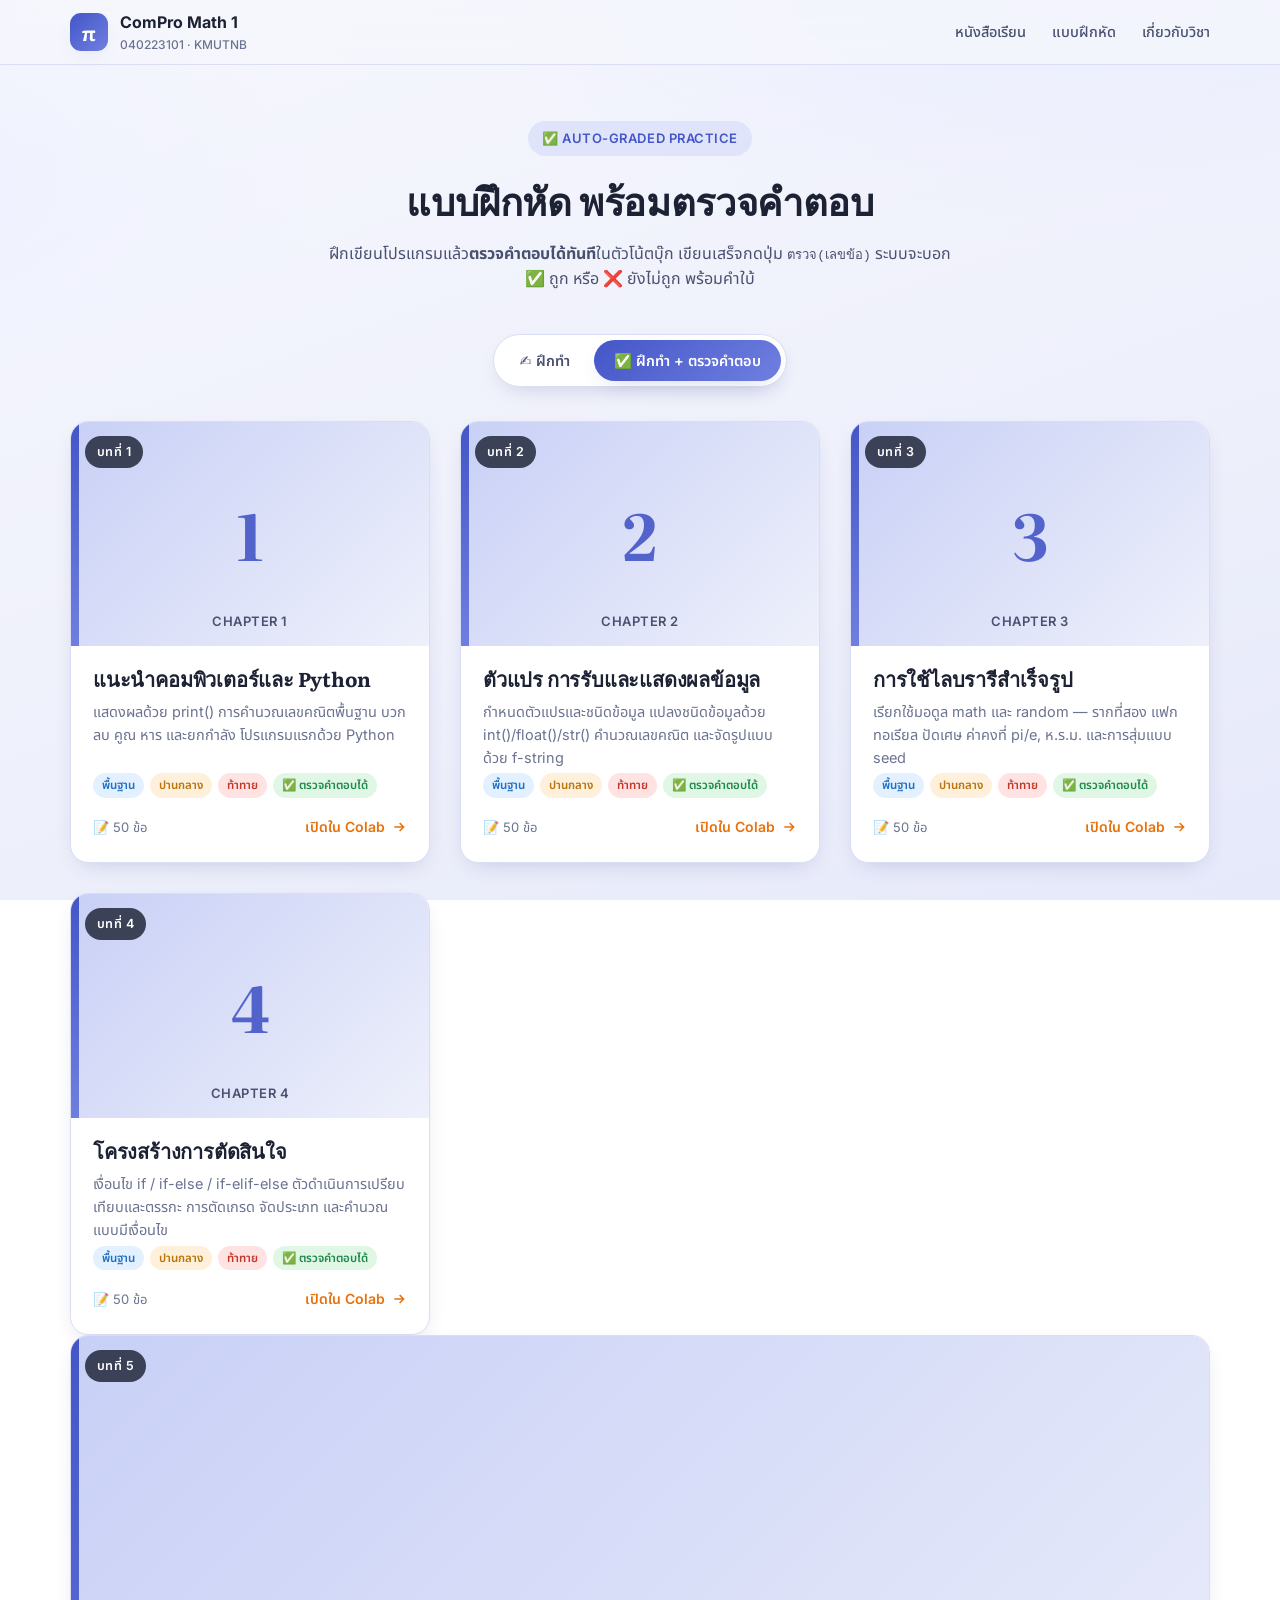
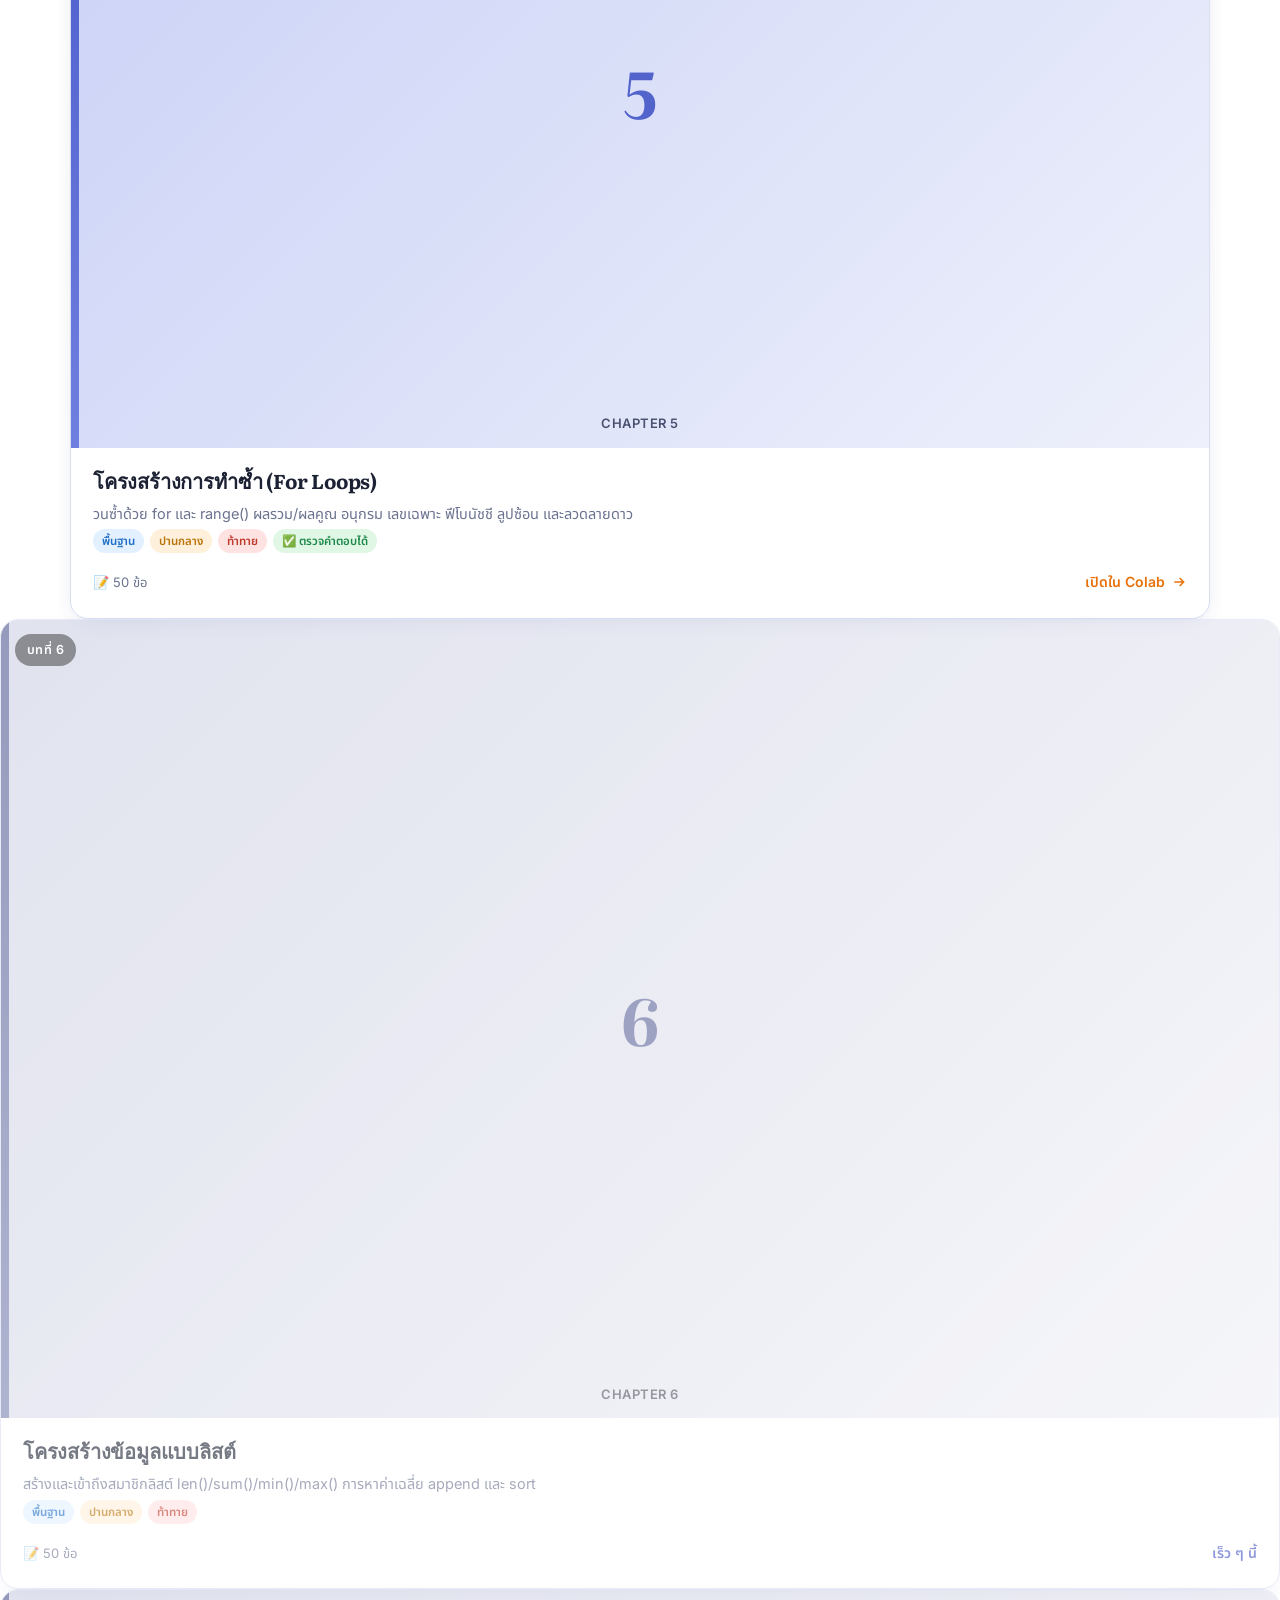
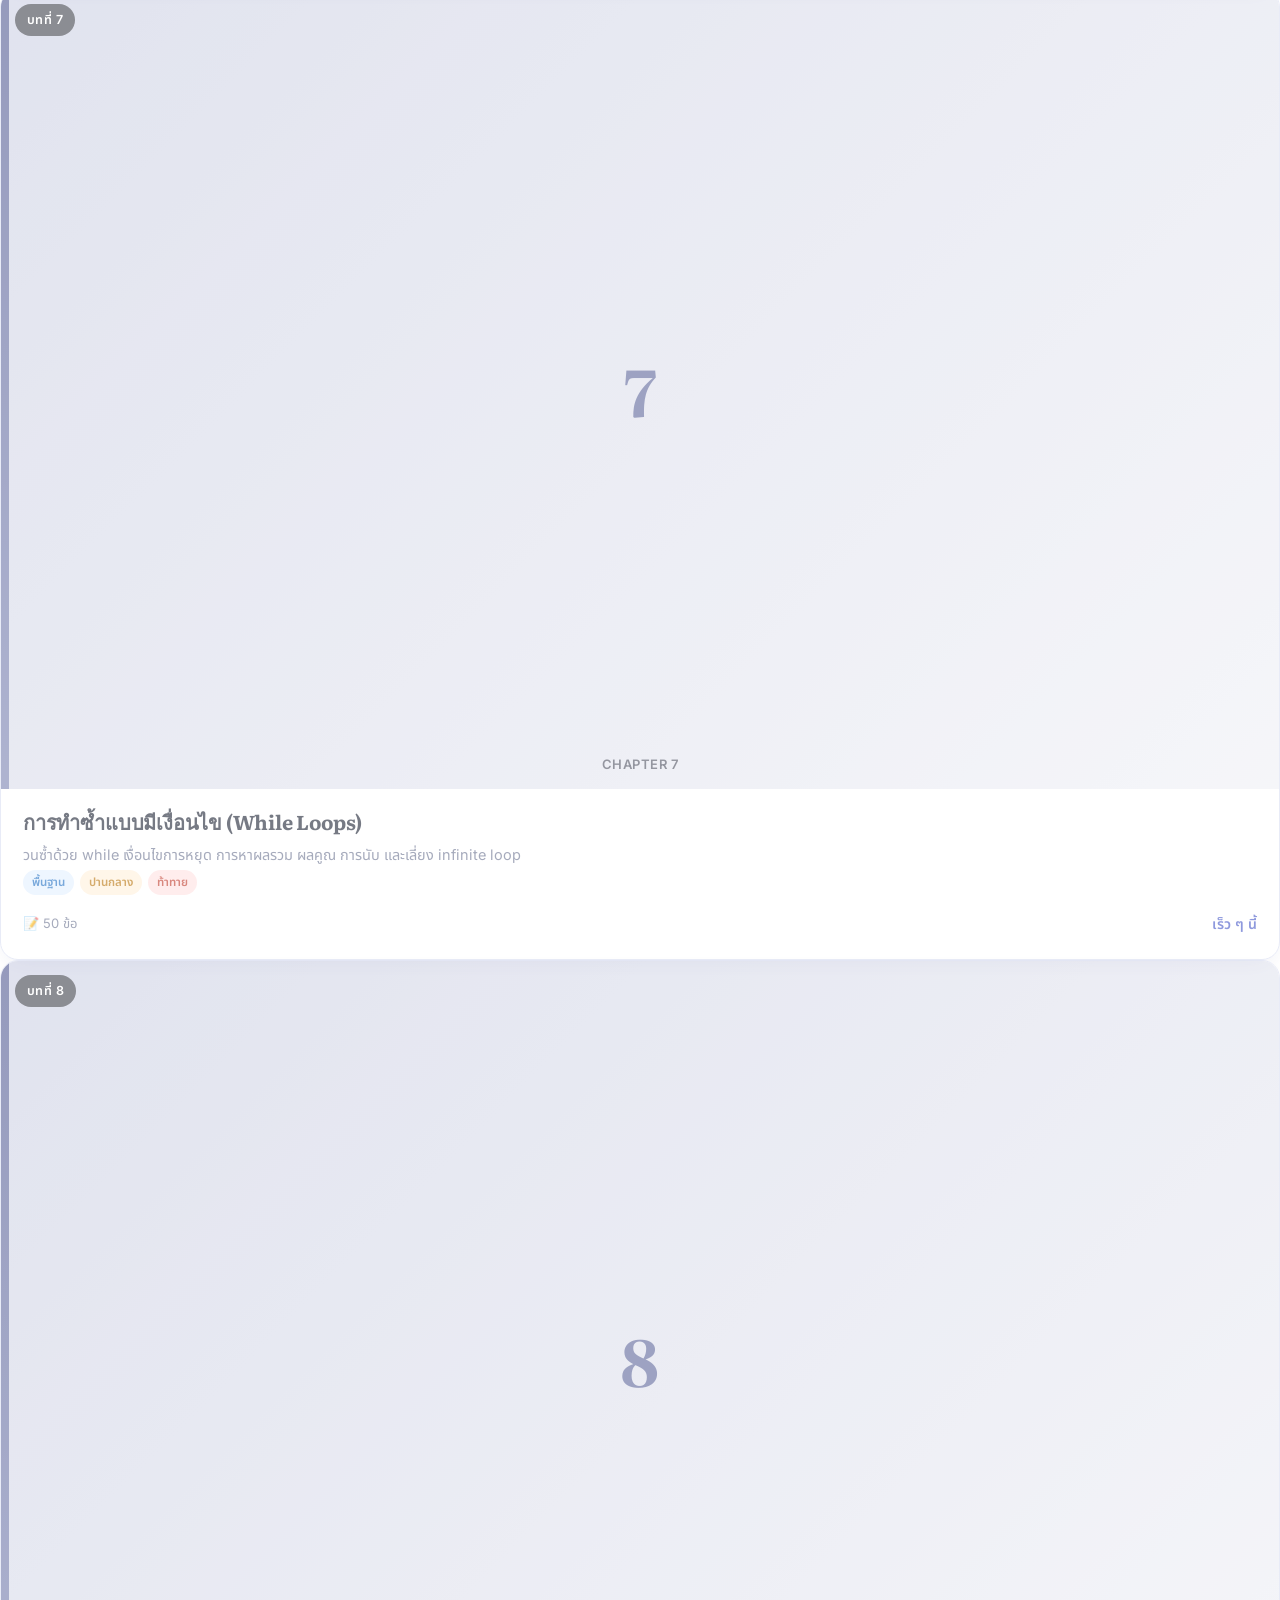
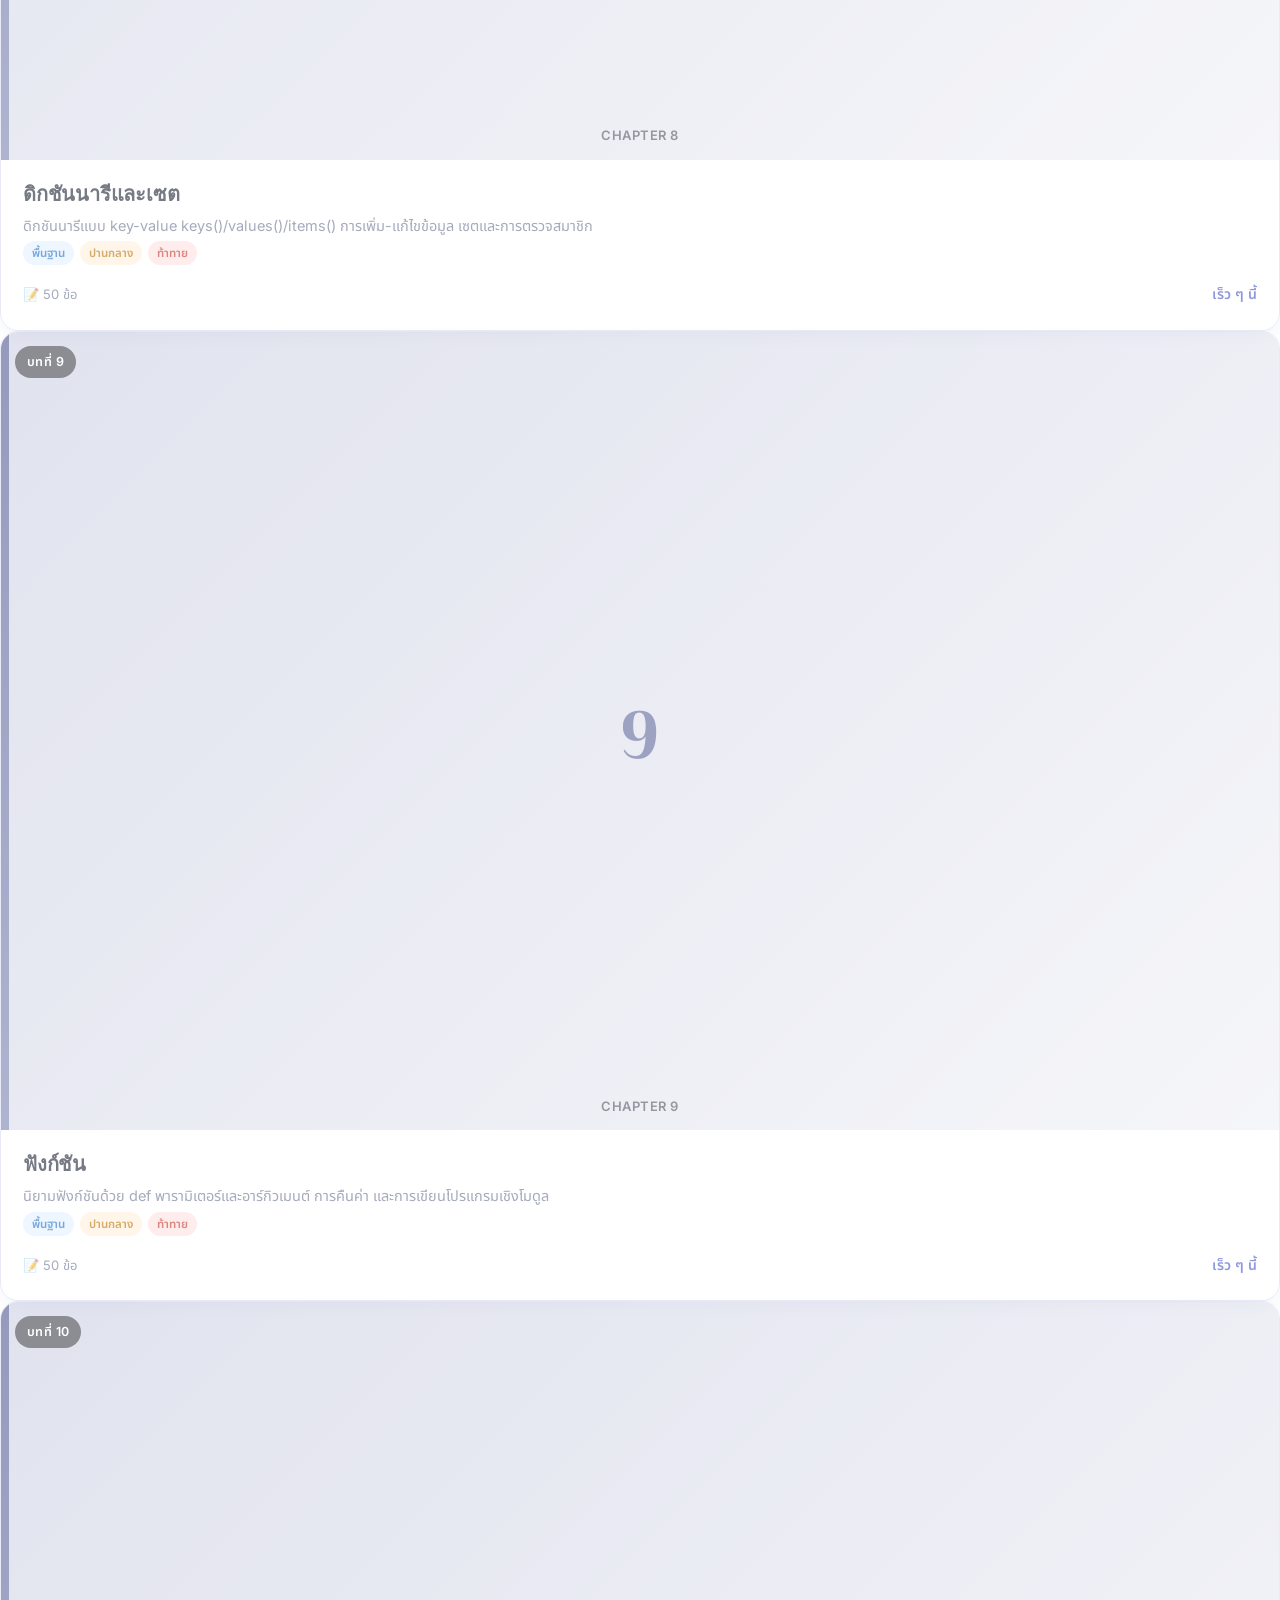
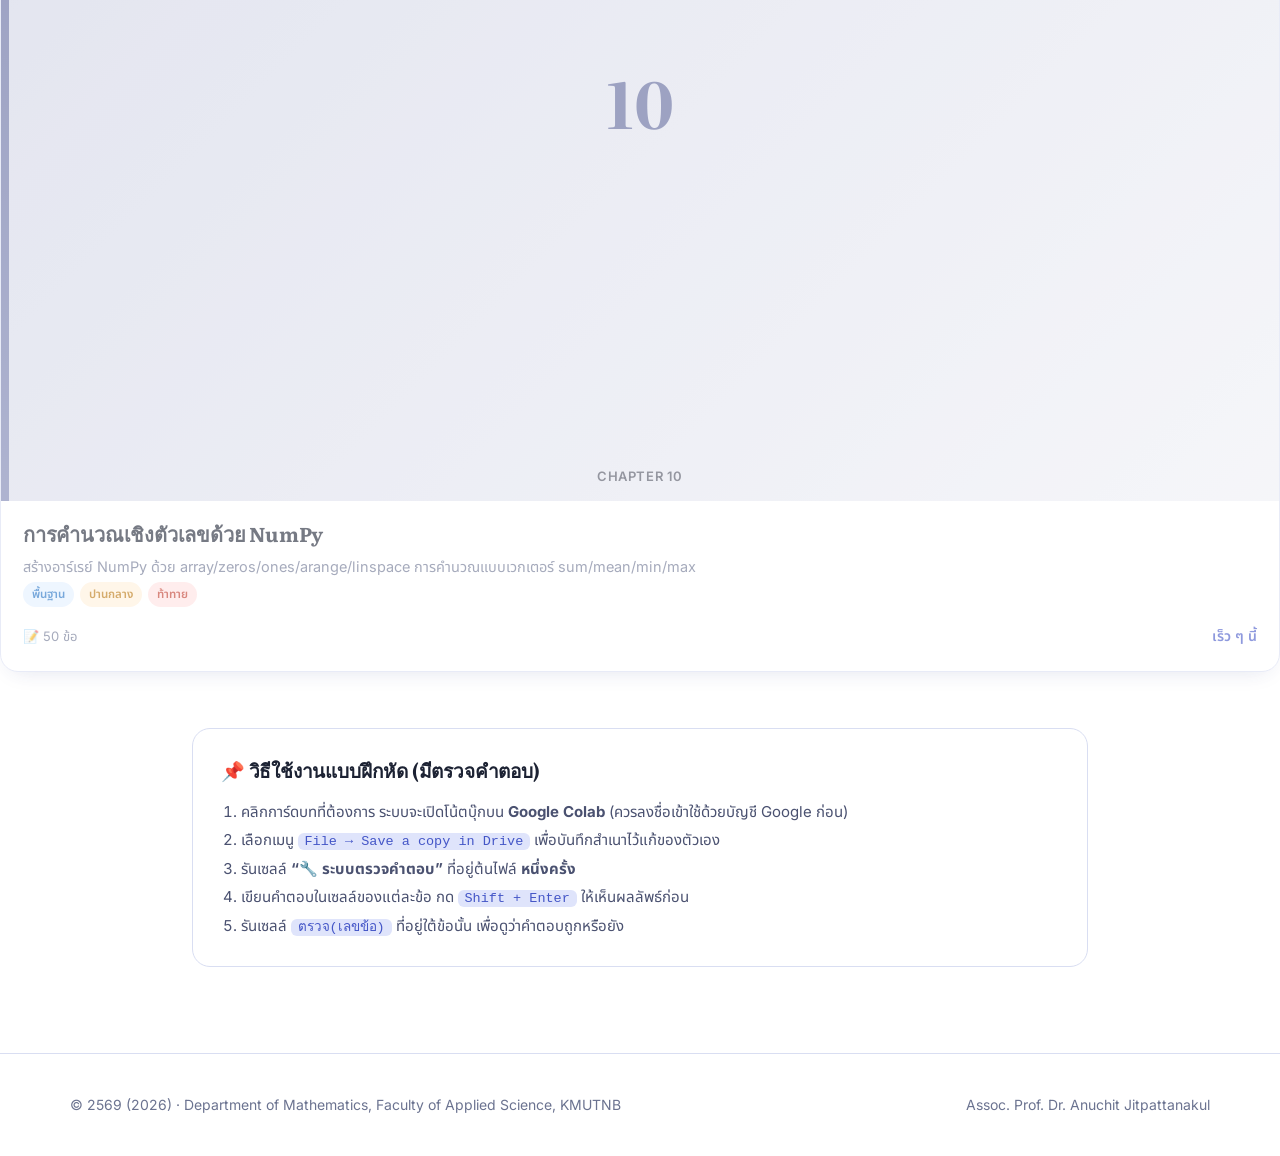
==== exercises-check.html @ 7ec99202 "Add auto-graded exercises for Chapter 5 (For Loops) 50 problems with in-notebook ตรวจ() auto-checker" ====
<!DOCTYPE html>
<html lang="th">
<head>
  <meta charset="UTF-8" />
  <meta name="viewport" content="width=device-width, initial-scale=1.0" />
  <title>แบบฝึกหัด (ตรวจคำตอบ) — Computer Programming for Mathematics 1 (040223101)</title>
  <meta name="description" content="แบบฝึกหัด Python รายบท บน Google Colab — วิชา Computer Programming for Mathematics 1 (040223101), KMUTNB" />
  <link rel="preconnect" href="https://fonts.googleapis.com" />
  <link rel="preconnect" href="https://fonts.gstatic.com" crossorigin />
  <link href="https://fonts.googleapis.com/css2?family=Literata:ital,opsz,wght@0,7..72,400;0,7..72,600;0,7..72,700;1,7..72,400&family=Inter:wght@400;500;600;700&family=Noto+Sans+Thai:wght@400;500;600;700&display=swap" rel="stylesheet" />
  <link rel="stylesheet" href="assets/css/style.css" />
  <link rel="icon" href="data:image/svg+xml,%3Csvg xmlns='http://www.w3.org/2000/svg' viewBox='0 0 100 100'%3E%3Crect width='100' height='100' rx='24' fill='%234456c7'/%3E%3Ctext x='50' y='70' font-size='62' text-anchor='middle' fill='white' font-family='Georgia'%3E%CF%80%3C/text%3E%3C/svg%3E" />
  <style>
    .book-meta .open.colab { color: #e8710a; }
    .book-cover.ex { display: grid; place-items: center;
      background: linear-gradient(135deg, var(--accent-soft) 0%, #eef0fb 100%); }
    .book-cover.ex .ex-num { font-family: var(--serif); font-size: 64px; font-weight: 700;
      color: var(--accent); line-height: 1; opacity: .9; }
    .book-cover.ex .ex-sub { position: absolute; bottom: 14px; font-size: 13px; font-weight: 600;
      color: var(--ink-soft); letter-spacing: .04em; }
    .levels { display: inline-flex; gap: 6px; margin-top: 4px; flex-wrap: wrap; }
    .lvl { font-size: 11.5px; font-weight: 600; padding: 3px 9px; border-radius: 999px; }
    .lvl.b { background: #e3f0ff; color: #1f6fc4; }
    .lvl.i { background: #fff0db; color: #b9740a; }
    .lvl.c { background: #ffe2e2; color: #c0392b; }
    .lvl.ac { background: #e1f7e6; color: #1f8a4c; }
    .book.soon { opacity: .6; }
    .book.soon .book-cover.ex { filter: grayscale(.5); }
    .soon-tag { font-size: 13px; font-weight: 600; color: var(--muted); }
    .howto { background: rgba(255,255,255,.7); border: 1px solid var(--line);
      border-radius: var(--radius); padding: 26px 28px; max-width: 56em; margin: 0 auto; }
    .howto h3 { font-size: 19px; color: var(--ink); margin-bottom: 12px; }
    .howto ol { margin: 0; padding-left: 1.3em; color: var(--ink-soft); line-height: 1.9; font-size: 15px; }
    .howto code { background: var(--accent-bg); padding: 1px 7px; border-radius: 6px;
      font-size: 13.5px; color: var(--accent); }
    /* ปุ่มสลับโหมด */
    .segmented { display: inline-flex; background: #fff; border: 1px solid var(--line);
      border-radius: 999px; padding: 5px; gap: 4px; box-shadow: var(--shadow-sm); margin: 0 auto 34px; }
    .segmented a { padding: 9px 20px; border-radius: 999px; font-size: 14.5px; font-weight: 600;
      color: var(--ink-soft); transition: all .15s ease; white-space: nowrap; }
    .segmented a:hover { text-decoration: none; color: var(--accent); }
    .segmented a.seg-active { background: linear-gradient(135deg, var(--accent) 0%, var(--accent-2) 100%);
      color: #fff; box-shadow: var(--shadow-sm); }
    .seg-wrap { text-align: center; }
  </style>
</head>
<body>
  <header class="topbar">
    <div class="container">
      <a class="brand" href="index.html">
        <span class="logo">π</span>
        <span>ComPro Math 1
          <small>040223101 · KMUTNB</small>
        </span>
      </a>
      <nav class="topnav">
        <a href="index.html#books">หนังสือเรียน</a>
        <a href="exercises.html">แบบฝึกหัด</a>
        <a href="index.html#about">เกี่ยวกับวิชา</a>
      </nav>
    </div>
  </header>

  <section class="section" style="padding-top: 56px;">
    <div class="container">
      <div class="section-head">
        <span class="eyebrow">✅ Auto-graded Practice</span>
        <h2>แบบฝึกหัด พร้อมตรวจคำตอบ</h2>
        <p>ฝึกเขียนโปรแกรมแล้ว<strong>ตรวจคำตอบได้ทันที</strong>ในตัวโน้ตบุ๊ก เขียนเสร็จกดปุ่ม <code>ตรวจ(เลขข้อ)</code> ระบบจะบอก ✅ ถูก หรือ ❌ ยังไม่ถูก พร้อมคำใบ้</p>
      </div>

      <div class="seg-wrap">
        <div class="segmented">
          <a href="exercises.html" class="">✍️ ฝึกทำ</a>
          <a href="exercises-check.html" class="seg-active">✅ ฝึกทำ + ตรวจคำตอบ</a>
        </div>
      </div>

      <div class="shelf">

        <a class="book" href="https://colab.research.google.com/github/januchit/compro-math1/blob/main/exercises/graded/chapter-1.ipynb" target="_blank" rel="noopener">
          <div class="book-cover ex">
            <span class="spine"></span>
            <span class="ex-num">1</span>
            <span class="ex-sub">CHAPTER 1</span>
            <span class="ch-badge">บทที่ 1</span>
          </div>
          <div class="book-body">
            <h3>แนะนำคอมพิวเตอร์และ Python</h3>
            <p>แสดงผลด้วย print() การคำนวณเลขคณิตพื้นฐาน บวก ลบ คูณ หาร และยกกำลัง โปรแกรมแรกด้วย Python</p>
            <div class="levels"><span class="lvl b">พื้นฐาน</span><span class="lvl i">ปานกลาง</span><span class="lvl c">ท้าทาย</span><span class="lvl ac">✅ ตรวจคำตอบได้</span></div>
            <div class="book-meta">
              <span class="pages">📝 50 ข้อ</span>
              <span class="open colab">เปิดใน Colab <svg width="16" height="16" viewBox="0 0 24 24" fill="none" stroke="currentColor" stroke-width="2.2"><path d="M5 12h14M13 6l6 6-6 6"/></svg></span>
            </div>
          </div>
        </a>

        <a class="book" href="https://colab.research.google.com/github/januchit/compro-math1/blob/main/exercises/graded/chapter-2.ipynb" target="_blank" rel="noopener">
          <div class="book-cover ex">
            <span class="spine"></span>
            <span class="ex-num">2</span>
            <span class="ex-sub">CHAPTER 2</span>
            <span class="ch-badge">บทที่ 2</span>
          </div>
          <div class="book-body">
            <h3>ตัวแปร การรับและแสดงผลข้อมูล</h3>
            <p>กำหนดตัวแปรและชนิดข้อมูล แปลงชนิดข้อมูลด้วย int()/float()/str() คำนวณเลขคณิต และจัดรูปแบบด้วย f-string</p>
            <div class="levels"><span class="lvl b">พื้นฐาน</span><span class="lvl i">ปานกลาง</span><span class="lvl c">ท้าทาย</span><span class="lvl ac">✅ ตรวจคำตอบได้</span></div>
            <div class="book-meta">
              <span class="pages">📝 50 ข้อ</span>
              <span class="open colab">เปิดใน Colab <svg width="16" height="16" viewBox="0 0 24 24" fill="none" stroke="currentColor" stroke-width="2.2"><path d="M5 12h14M13 6l6 6-6 6"/></svg></span>
            </div>
          </div>
        </a>

        <a class="book" href="https://colab.research.google.com/github/januchit/compro-math1/blob/main/exercises/graded/chapter-3.ipynb" target="_blank" rel="noopener">
          <div class="book-cover ex">
            <span class="spine"></span>
            <span class="ex-num">3</span>
            <span class="ex-sub">CHAPTER 3</span>
            <span class="ch-badge">บทที่ 3</span>
          </div>
          <div class="book-body">
            <h3>การใช้ไลบรารีสำเร็จรูป</h3>
            <p>เรียกใช้มอดูล math และ random — รากที่สอง แฟกทอเรียล ปัดเศษ ค่าคงที่ pi/e, ห.ร.ม. และการสุ่มแบบ seed</p>
            <div class="levels"><span class="lvl b">พื้นฐาน</span><span class="lvl i">ปานกลาง</span><span class="lvl c">ท้าทาย</span><span class="lvl ac">✅ ตรวจคำตอบได้</span></div>
            <div class="book-meta">
              <span class="pages">📝 50 ข้อ</span>
              <span class="open colab">เปิดใน Colab <svg width="16" height="16" viewBox="0 0 24 24" fill="none" stroke="currentColor" stroke-width="2.2"><path d="M5 12h14M13 6l6 6-6 6"/></svg></span>
            </div>
          </div>
        </a>

        <a class="book" href="https://colab.research.google.com/github/januchit/compro-math1/blob/main/exercises/graded/chapter-4.ipynb" target="_blank" rel="noopener">
          <div class="book-cover ex">
            <span class="spine"></span>
            <span class="ex-num">4</span>
            <span class="ex-sub">CHAPTER 4</span>
            <span class="ch-badge">บทที่ 4</span>
          </div>
          <div class="book-body">
            <h3>โครงสร้างการตัดสินใจ</h3>
            <p>เงื่อนไข if / if-else / if-elif-else ตัวดำเนินการเปรียบเทียบและตรรกะ การตัดเกรด จัดประเภท และคำนวณแบบมีเงื่อนไข</p>
            <div class="levels"><span class="lvl b">พื้นฐาน</span><span class="lvl i">ปานกลาง</span><span class="lvl c">ท้าทาย</span><span class="lvl ac">✅ ตรวจคำตอบได้</span></div>
            <div class="book-meta">
              <span class="pages">📝 50 ข้อ</span>
              <span class="open colab">เปิดใน Colab <svg width="16" height="16" viewBox="0 0 24 24" fill="none" stroke="currentColor" stroke-width="2.2"><path d="M5 12h14M13 6l6 6-6 6"/></svg></span>
            </div>
          </div>
        </a>
        </div>

        <a class="book" href="https://colab.research.google.com/github/januchit/compro-math1/blob/main/exercises/graded/chapter-5.ipynb" target="_blank" rel="noopener">
          <div class="book-cover ex">
            <span class="spine"></span>
            <span class="ex-num">5</span>
            <span class="ex-sub">CHAPTER 5</span>
            <span class="ch-badge">บทที่ 5</span>
          </div>
          <div class="book-body">
            <h3>โครงสร้างการทำซ้ำ (For Loops)</h3>
            <p>วนซ้ำด้วย for และ range() ผลรวม/ผลคูณ อนุกรม เลขเฉพาะ ฟีโบนัชชี ลูปซ้อน และลวดลายดาว</p>
            <div class="levels"><span class="lvl b">พื้นฐาน</span><span class="lvl i">ปานกลาง</span><span class="lvl c">ท้าทาย</span><span class="lvl ac">✅ ตรวจคำตอบได้</span></div>
            <div class="book-meta">
              <span class="pages">📝 50 ข้อ</span>
              <span class="open colab">เปิดใน Colab <svg width="16" height="16" viewBox="0 0 24 24" fill="none" stroke="currentColor" stroke-width="2.2"><path d="M5 12h14M13 6l6 6-6 6"/></svg></span>
            </div>
          </div>
        </a>
        </div>

        <div class="book soon">
          <div class="book-cover ex">
            <span class="spine"></span>
            <span class="ex-num">6</span>
            <span class="ex-sub">CHAPTER 6</span>
            <span class="ch-badge">บทที่ 6</span>
          </div>
          <div class="book-body">
            <h3>โครงสร้างข้อมูลแบบลิสต์</h3>
            <p>สร้างและเข้าถึงสมาชิกลิสต์ len()/sum()/min()/max() การหาค่าเฉลี่ย append และ sort</p>
            <div class="levels"><span class="lvl b">พื้นฐาน</span><span class="lvl i">ปานกลาง</span><span class="lvl c">ท้าทาย</span></div>
            <div class="book-meta">
              <span class="pages">📝 50 ข้อ</span>
              <span class="open soon-tag">เร็ว ๆ นี้</span>
            </div>
          </div>
        </div>

        <div class="book soon">
          <div class="book-cover ex">
            <span class="spine"></span>
            <span class="ex-num">7</span>
            <span class="ex-sub">CHAPTER 7</span>
            <span class="ch-badge">บทที่ 7</span>
          </div>
          <div class="book-body">
            <h3>การทำซ้ำแบบมีเงื่อนไข (While Loops)</h3>
            <p>วนซ้ำด้วย while เงื่อนไขการหยุด การหาผลรวม ผลคูณ การนับ และเลี่ยง infinite loop</p>
            <div class="levels"><span class="lvl b">พื้นฐาน</span><span class="lvl i">ปานกลาง</span><span class="lvl c">ท้าทาย</span></div>
            <div class="book-meta">
              <span class="pages">📝 50 ข้อ</span>
              <span class="open soon-tag">เร็ว ๆ นี้</span>
            </div>
          </div>
        </div>

        <div class="book soon">
          <div class="book-cover ex">
            <span class="spine"></span>
            <span class="ex-num">8</span>
            <span class="ex-sub">CHAPTER 8</span>
            <span class="ch-badge">บทที่ 8</span>
          </div>
          <div class="book-body">
            <h3>ดิกชันนารีและเซต</h3>
            <p>ดิกชันนารีแบบ key-value keys()/values()/items() การเพิ่ม-แก้ไขข้อมูล เซตและการตรวจสมาชิก</p>
            <div class="levels"><span class="lvl b">พื้นฐาน</span><span class="lvl i">ปานกลาง</span><span class="lvl c">ท้าทาย</span></div>
            <div class="book-meta">
              <span class="pages">📝 50 ข้อ</span>
              <span class="open soon-tag">เร็ว ๆ นี้</span>
            </div>
          </div>
        </div>

        <div class="book soon">
          <div class="book-cover ex">
            <span class="spine"></span>
            <span class="ex-num">9</span>
            <span class="ex-sub">CHAPTER 9</span>
            <span class="ch-badge">บทที่ 9</span>
          </div>
          <div class="book-body">
            <h3>ฟังก์ชัน</h3>
            <p>นิยามฟังก์ชันด้วย def พารามิเตอร์และอาร์กิวเมนต์ การคืนค่า และการเขียนโปรแกรมเชิงโมดูล</p>
            <div class="levels"><span class="lvl b">พื้นฐาน</span><span class="lvl i">ปานกลาง</span><span class="lvl c">ท้าทาย</span></div>
            <div class="book-meta">
              <span class="pages">📝 50 ข้อ</span>
              <span class="open soon-tag">เร็ว ๆ นี้</span>
            </div>
          </div>
        </div>

        <div class="book soon">
          <div class="book-cover ex">
            <span class="spine"></span>
            <span class="ex-num">10</span>
            <span class="ex-sub">CHAPTER 10</span>
            <span class="ch-badge">บทที่ 10</span>
          </div>
          <div class="book-body">
            <h3>การคำนวณเชิงตัวเลขด้วย NumPy</h3>
            <p>สร้างอาร์เรย์ NumPy ด้วย array/zeros/ones/arange/linspace การคำนวณแบบเวกเตอร์ sum/mean/min/max</p>
            <div class="levels"><span class="lvl b">พื้นฐาน</span><span class="lvl i">ปานกลาง</span><span class="lvl c">ท้าทาย</span></div>
            <div class="book-meta">
              <span class="pages">📝 50 ข้อ</span>
              <span class="open soon-tag">เร็ว ๆ นี้</span>
            </div>
          </div>
        </div>

      </div>
    </div>
  </section>

  <section class="section" style="padding-top: 0;">
    <div class="container">
      <div class="howto">
        <h3>📌 วิธีใช้งานแบบฝึกหัด (มีตรวจคำตอบ)</h3>
        <ol>
          <li>คลิกการ์ดบทที่ต้องการ ระบบจะเปิดโน้ตบุ๊กบน <strong>Google Colab</strong> (ควรลงชื่อเข้าใช้ด้วยบัญชี Google ก่อน)</li>
          <li>เลือกเมนู <code>File → Save a copy in Drive</code> เพื่อบันทึกสำเนาไว้แก้ของตัวเอง</li>
          <li>รันเซลล์ <strong>“🔧 ระบบตรวจคำตอบ”</strong> ที่อยู่ต้นไฟล์ <strong>หนึ่งครั้ง</strong></li>
          <li>เขียนคำตอบในเซลล์ของแต่ละข้อ กด <code>Shift + Enter</code> ให้เห็นผลลัพธ์ก่อน</li>
          <li>รันเซลล์ <code>ตรวจ(เลขข้อ)</code> ที่อยู่ใต้ข้อนั้น เพื่อดูว่าคำตอบถูกหรือยัง</li>
        </ol>
      </div>
    </div>
  </section>

  <footer class="footer">
    <div class="container">
      <span>© 2569 (2026) · Department of Mathematics, Faculty of Applied Science, KMUTNB</span>
      <span>Assoc. Prof. Dr. Anuchit Jitpattanakul</span>
    </div>
  </footer>
</body>
</html>
---- assets/css/style.css ----
/* ============================================================
   Computer Programming for Mathematics 1
   Anime-themed course site — matches the Gamma slide aesthetic
   ============================================================ */

:root {
  --bg-1: #f6f7fd;
  --bg-2: #eef0fb;
  --bg-3: #e6e9fa;
  --ink: #1c2233;
  --ink-soft: #4a5170;
  --muted: #6b7390;
  --accent: #4456c7;       /* periwinkle / indigo */
  --accent-2: #6f7fe0;
  --accent-soft: #c8d0f6;  /* lavender boxes from the slides */
  --accent-bg: #dfe4fb;
  --card: #ffffff;
  --line: #d9def2;
  --shadow: 0 18px 50px -18px rgba(45, 56, 130, .35);
  --shadow-sm: 0 8px 24px -12px rgba(45, 56, 130, .30);
  --serif: "Literata", "Lora", Georgia, "Times New Roman", serif;
  --sans: "Inter", "Noto Sans Thai", system-ui, -apple-system, sans-serif;
  --radius: 18px;
}

* { box-sizing: border-box; margin: 0; padding: 0; }

html { scroll-behavior: smooth; }

body {
  font-family: var(--sans);
  color: var(--ink);
  background:
    radial-gradient(1200px 600px at 85% -10%, #e9ecff 0%, transparent 55%),
    radial-gradient(900px 500px at -10% 20%, #eef1ff 0%, transparent 50%),
    linear-gradient(160deg, var(--bg-1) 0%, var(--bg-2) 60%, var(--bg-3) 100%);
  background-attachment: fixed;
  min-height: 100vh;
  line-height: 1.6;
  -webkit-font-smoothing: antialiased;
}

h1, h2, h3, .serif { font-family: var(--serif); letter-spacing: -.01em; }

a { color: var(--accent); text-decoration: none; }
a:hover { text-decoration: underline; }

.container { width: min(1140px, 92vw); margin: 0 auto; }

/* ---------- Top bar ---------- */
.topbar {
  position: sticky; top: 0; z-index: 50;
  backdrop-filter: blur(12px);
  background: rgba(246, 247, 253, .72);
  border-bottom: 1px solid var(--line);
}
.topbar .container {
  display: flex; align-items: center; justify-content: space-between;
  height: 64px;
}
.brand { display: flex; align-items: center; gap: 12px; font-weight: 700; color: var(--ink); }
.brand .logo {
  width: 38px; height: 38px; border-radius: 11px;
  display: grid; place-items: center; color: #fff; font-family: var(--serif);
  font-size: 20px; font-weight: 700;
  background: linear-gradient(135deg, var(--accent) 0%, var(--accent-2) 100%);
  box-shadow: var(--shadow-sm);
}
.brand small { display: block; font-weight: 500; color: var(--muted); font-size: 12px; }
.topnav { display: flex; gap: 26px; font-size: 14.5px; font-weight: 500; }
.topnav a { color: var(--ink-soft); }
.topnav a:hover { color: var(--accent); text-decoration: none; }

/* ---------- Hero ---------- */
.hero { padding: 66px 0 30px; }
.hero-grid {
  display: grid; grid-template-columns: 1.05fr .95fr; gap: 48px; align-items: center;
}
.eyebrow {
  display: inline-flex; align-items: center; gap: 8px;
  font-size: 13px; font-weight: 600; letter-spacing: .04em; text-transform: uppercase;
  color: var(--accent); background: var(--accent-bg);
  padding: 7px 14px; border-radius: 999px; margin-bottom: 22px;
}
.hero h1 { font-size: clamp(34px, 5vw, 56px); line-height: 1.08; color: var(--ink); }
.hero h1 .grad {
  background: linear-gradient(120deg, var(--accent) 0%, var(--accent-2) 60%, #9aa6f2 100%);
  -webkit-background-clip: text; background-clip: text; -webkit-text-fill-color: transparent;
}
.hero p.lead { margin-top: 20px; font-size: 18px; color: var(--ink-soft); max-width: 30em; }
.hero-cta { margin-top: 30px; display: flex; gap: 14px; flex-wrap: wrap; }

.btn {
  display: inline-flex; align-items: center; gap: 9px;
  padding: 13px 24px; border-radius: 13px; font-weight: 600; font-size: 15.5px;
  cursor: pointer; border: 1px solid transparent; transition: transform .15s ease, box-shadow .2s ease;
}
.btn:hover { text-decoration: none; transform: translateY(-2px); }
.btn-primary { background: linear-gradient(135deg, var(--accent) 0%, var(--accent-2) 100%); color: #fff; box-shadow: var(--shadow-sm); }
.btn-ghost { background: #fff; color: var(--ink); border-color: var(--line); }

/* Hero art — anime cover collage */
.hero-art { position: relative; height: 380px; }
.hero-art .float-card {
  position: absolute; border-radius: 16px; overflow: hidden;
  box-shadow: var(--shadow); border: 4px solid #fff;
  background: #fff;
}
.hero-art img { display: block; width: 100%; height: 100%; object-fit: cover; }
.hero-art .c1 { width: 240px; height: 150px; top: 8%;  left: 4%;  transform: rotate(-5deg); z-index: 3; }
.hero-art .c2 { width: 250px; height: 158px; top: 36%; right: 2%; transform: rotate(4deg);  z-index: 2; }
.hero-art .c3 { width: 220px; height: 140px; bottom: 2%; left: 16%; transform: rotate(3deg); z-index: 1; }
.hero-art .spark {
  position: absolute; width: 16px; height: 16px; border-radius: 50%;
  background: radial-gradient(circle, #fff 0%, var(--accent-2) 70%, transparent 71%);
  opacity: .8;
}

/* ---------- Section headings ---------- */
.section { padding: 56px 0; }
.section-head { text-align: center; margin-bottom: 42px; }
.section-head .eyebrow { margin-bottom: 14px; }
.section-head h2 { font-size: clamp(26px, 3.4vw, 38px); color: var(--ink); }
.section-head p { color: var(--ink-soft); margin-top: 10px; max-width: 40em; margin-inline: auto; }

/* ---------- Bookshelf ---------- */
.shelf { display: grid; grid-template-columns: repeat(3, 1fr); gap: 30px; }
.book {
  position: relative; background: var(--card); border: 1px solid var(--line);
  border-radius: var(--radius); overflow: hidden; box-shadow: var(--shadow-sm);
  transition: transform .2s ease, box-shadow .25s ease;
  display: flex; flex-direction: column;
}
.book:hover { transform: translateY(-6px); box-shadow: var(--shadow); text-decoration: none; }
.book-cover { position: relative; aspect-ratio: 16 / 10; overflow: hidden; background: var(--accent-soft); }
.book-cover img { width: 100%; height: 100%; object-fit: cover; transition: transform .4s ease; }
.book:hover .book-cover img { transform: scale(1.05); }
.book-cover .ch-badge {
  position: absolute; top: 14px; left: 14px;
  background: rgba(28, 34, 51, .82); color: #fff; backdrop-filter: blur(4px);
  font-size: 12.5px; font-weight: 600; letter-spacing: .03em;
  padding: 6px 12px; border-radius: 999px;
}
.book-cover .spine { position: absolute; left: 0; top: 0; bottom: 0; width: 8px;
  background: linear-gradient(var(--accent), var(--accent-2)); }
.book-body { padding: 20px 22px 24px; flex: 1; display: flex; flex-direction: column; }
.book-body h3 { font-size: 20px; color: var(--ink); line-height: 1.25; }
.book-body p { color: var(--muted); font-size: 14.5px; margin-top: 9px; flex: 1; }
.book-meta { display: flex; align-items: center; justify-content: space-between; margin-top: 18px; }
.book-meta .pages { font-size: 13px; color: var(--muted); display: inline-flex; align-items: center; gap: 6px; }
.book-meta .open {
  font-size: 14px; font-weight: 600; color: var(--accent);
  display: inline-flex; align-items: center; gap: 6px;
}
.book:hover .open svg { transform: translateX(3px); }
.book .open svg { transition: transform .2s ease; }

/* ---------- Feature strip ---------- */
.features { display: grid; grid-template-columns: repeat(3, 1fr); gap: 24px; }
.feature {
  background: rgba(255,255,255,.7); border: 1px solid var(--line);
  border-radius: var(--radius); padding: 26px;
}
.feature .ico {
  width: 48px; height: 48px; border-radius: 13px; display: grid; place-items: center;
  background: var(--accent-bg); color: var(--accent); margin-bottom: 16px;
}
.feature h3 { font-size: 18px; }
.feature p { color: var(--ink-soft); font-size: 14.5px; margin-top: 8px; }

/* ---------- Footer ---------- */
.footer { margin-top: 30px; padding: 40px 0; border-top: 1px solid var(--line); color: var(--muted); font-size: 14px; }
.footer .container { display: flex; justify-content: space-between; gap: 18px; flex-wrap: wrap; }

/* ---------- Responsive ---------- */
@media (max-width: 880px) {
  .hero-grid { grid-template-columns: 1fr; gap: 30px; }
  .hero-art { height: 300px; order: -1; }
  .shelf { grid-template-columns: 1fr; }
  .features { grid-template-columns: 1fr; }
  .topnav { display: none; }
}
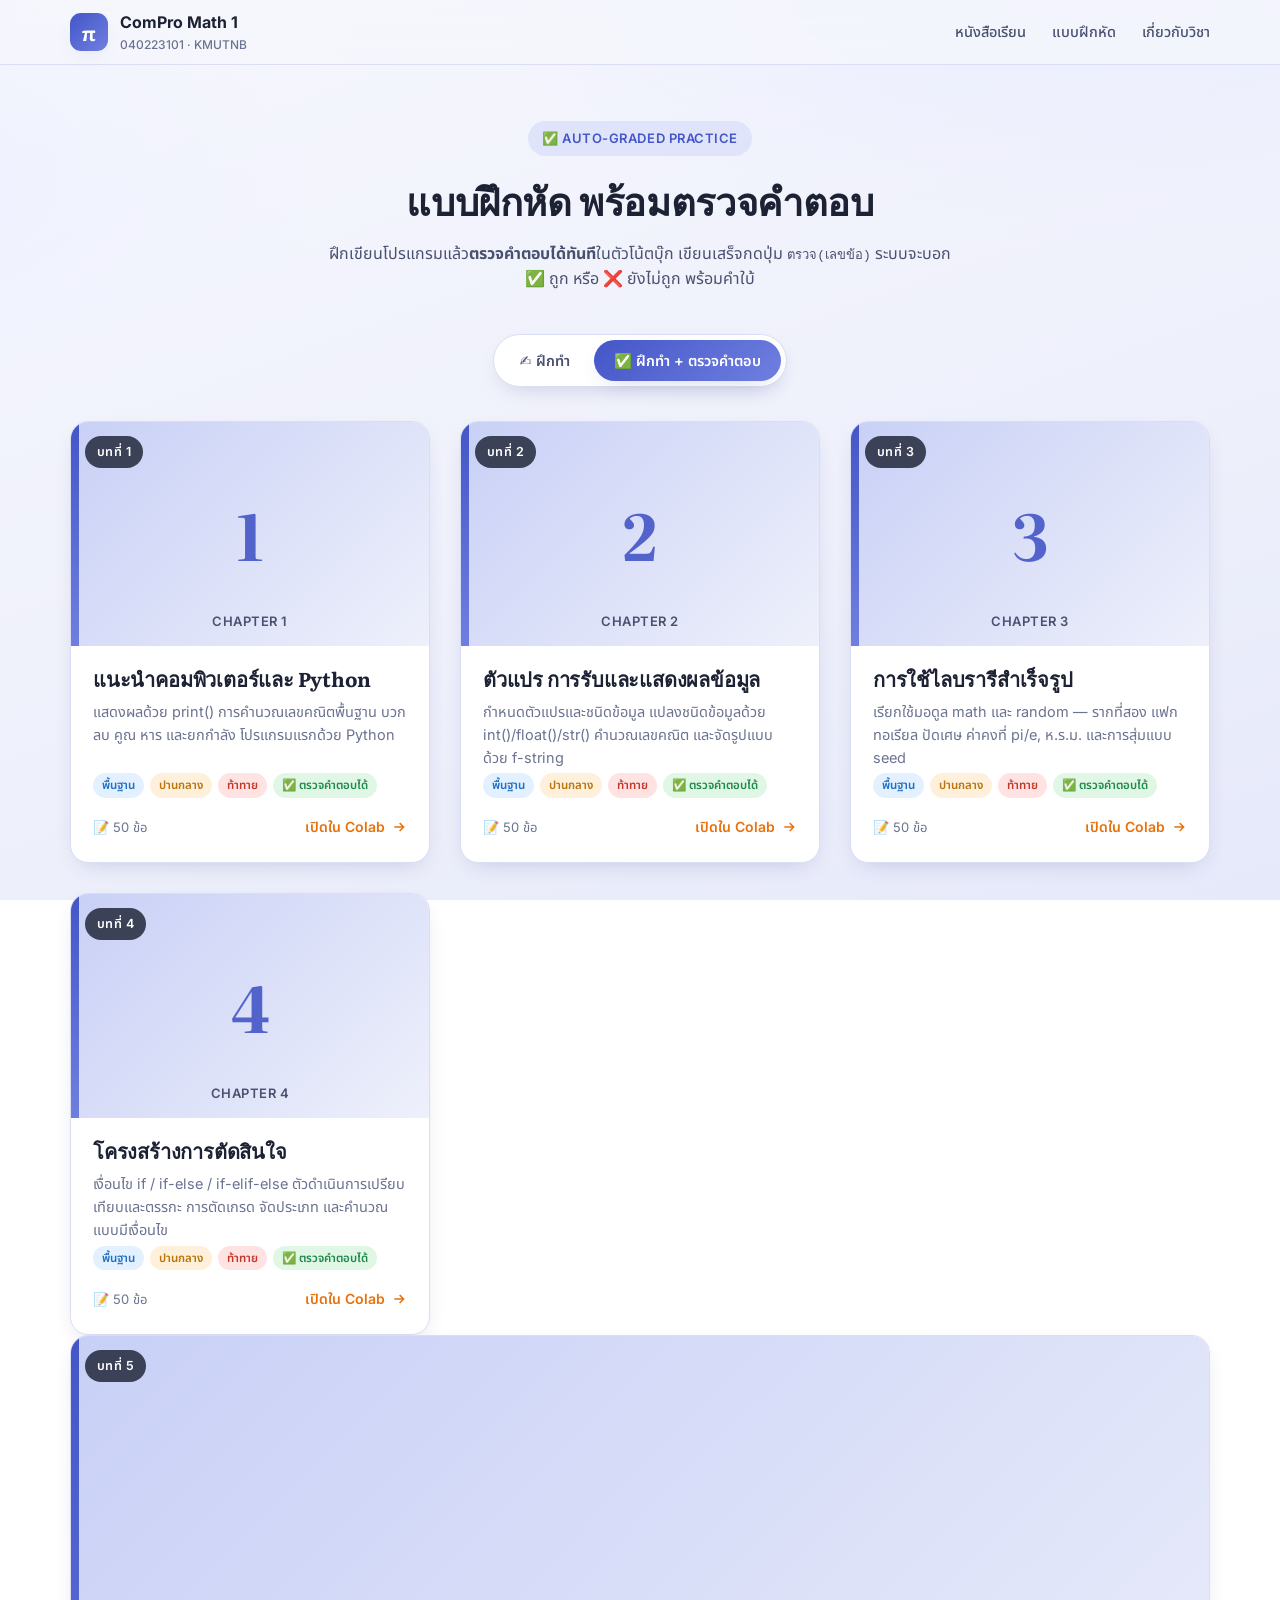
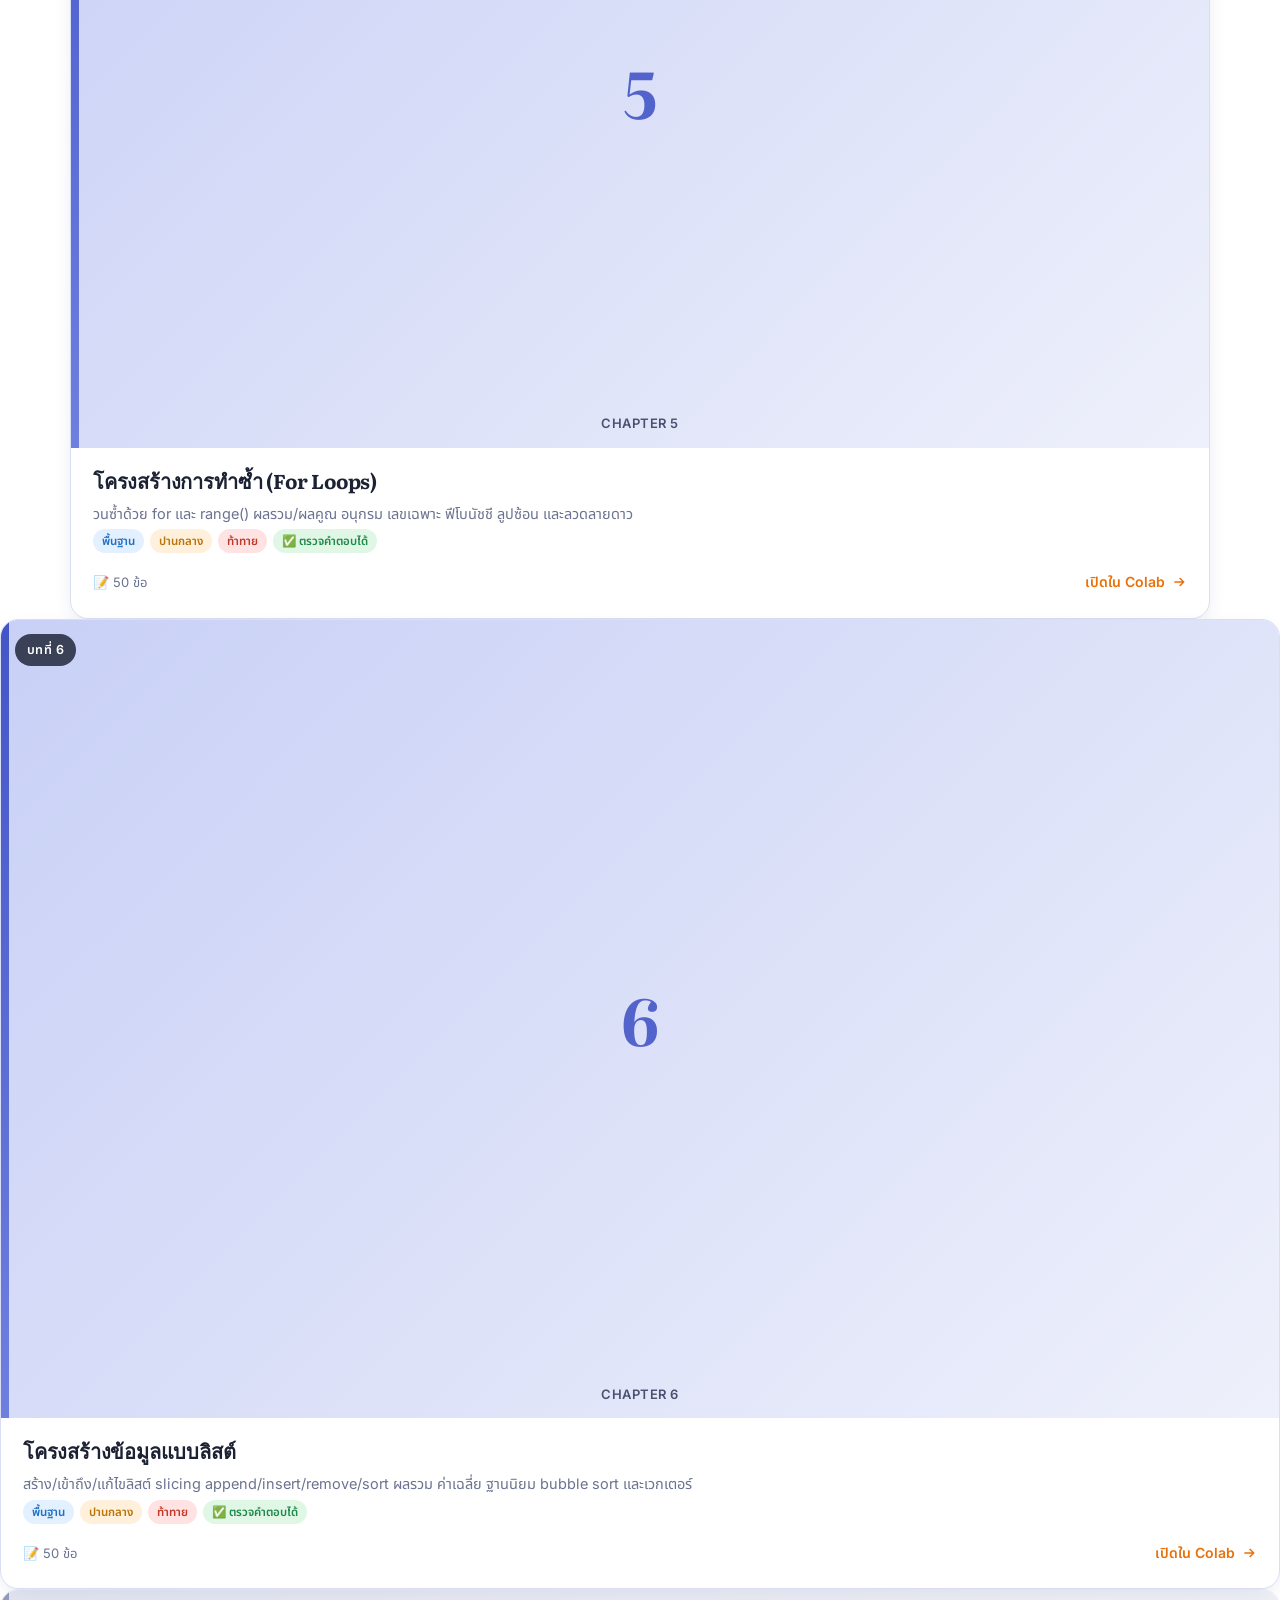
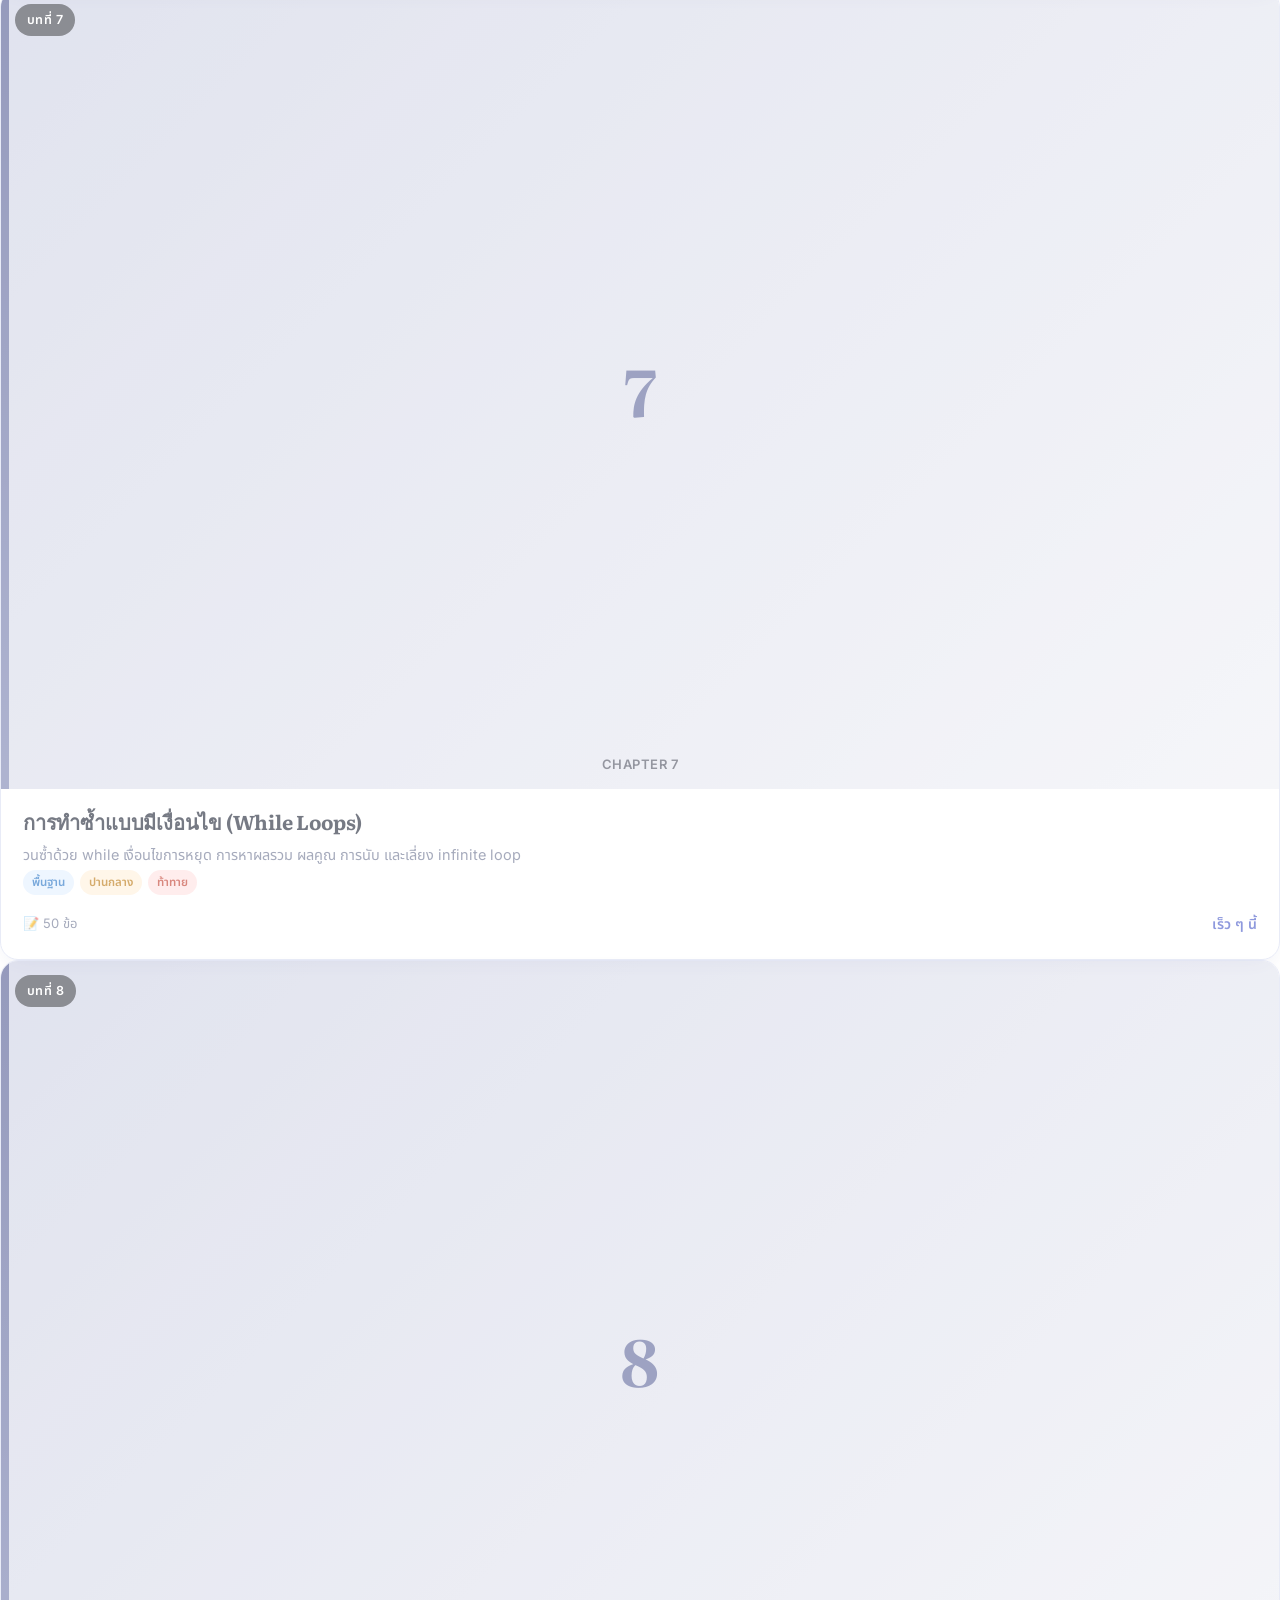
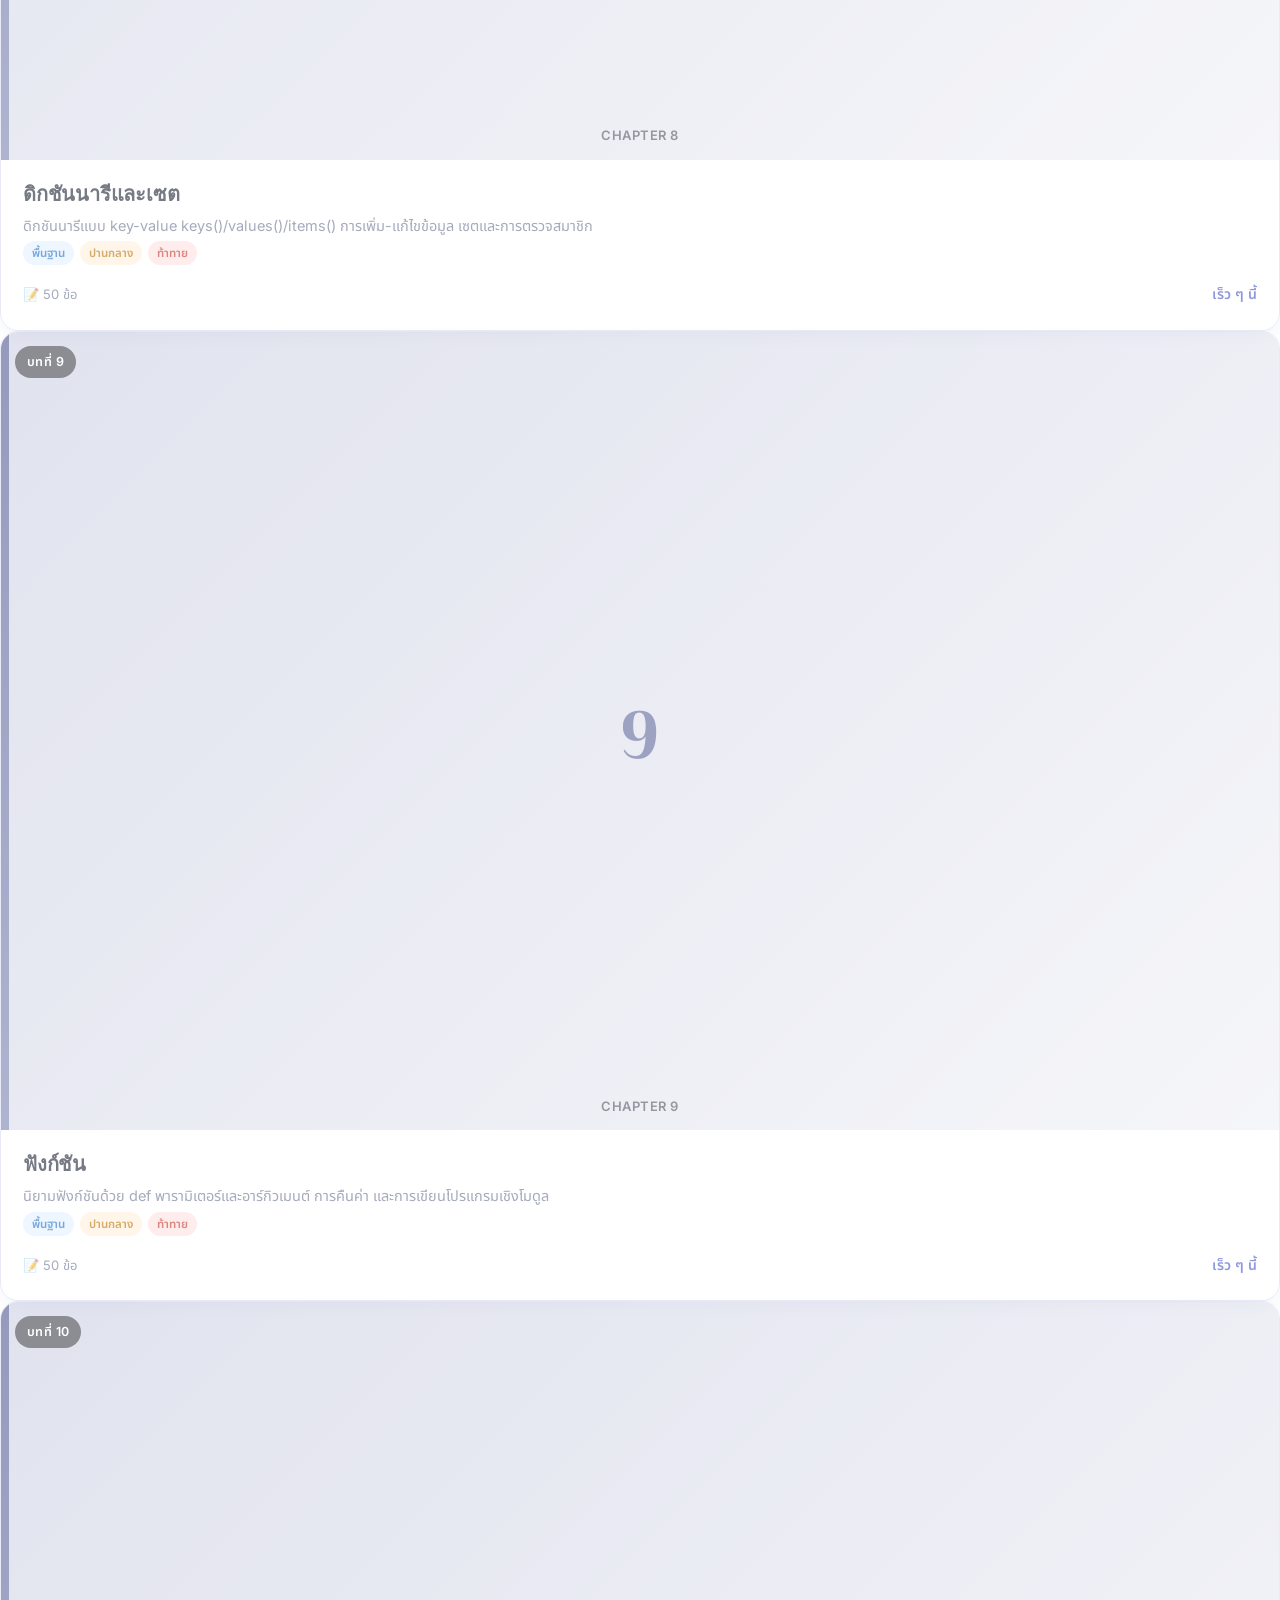
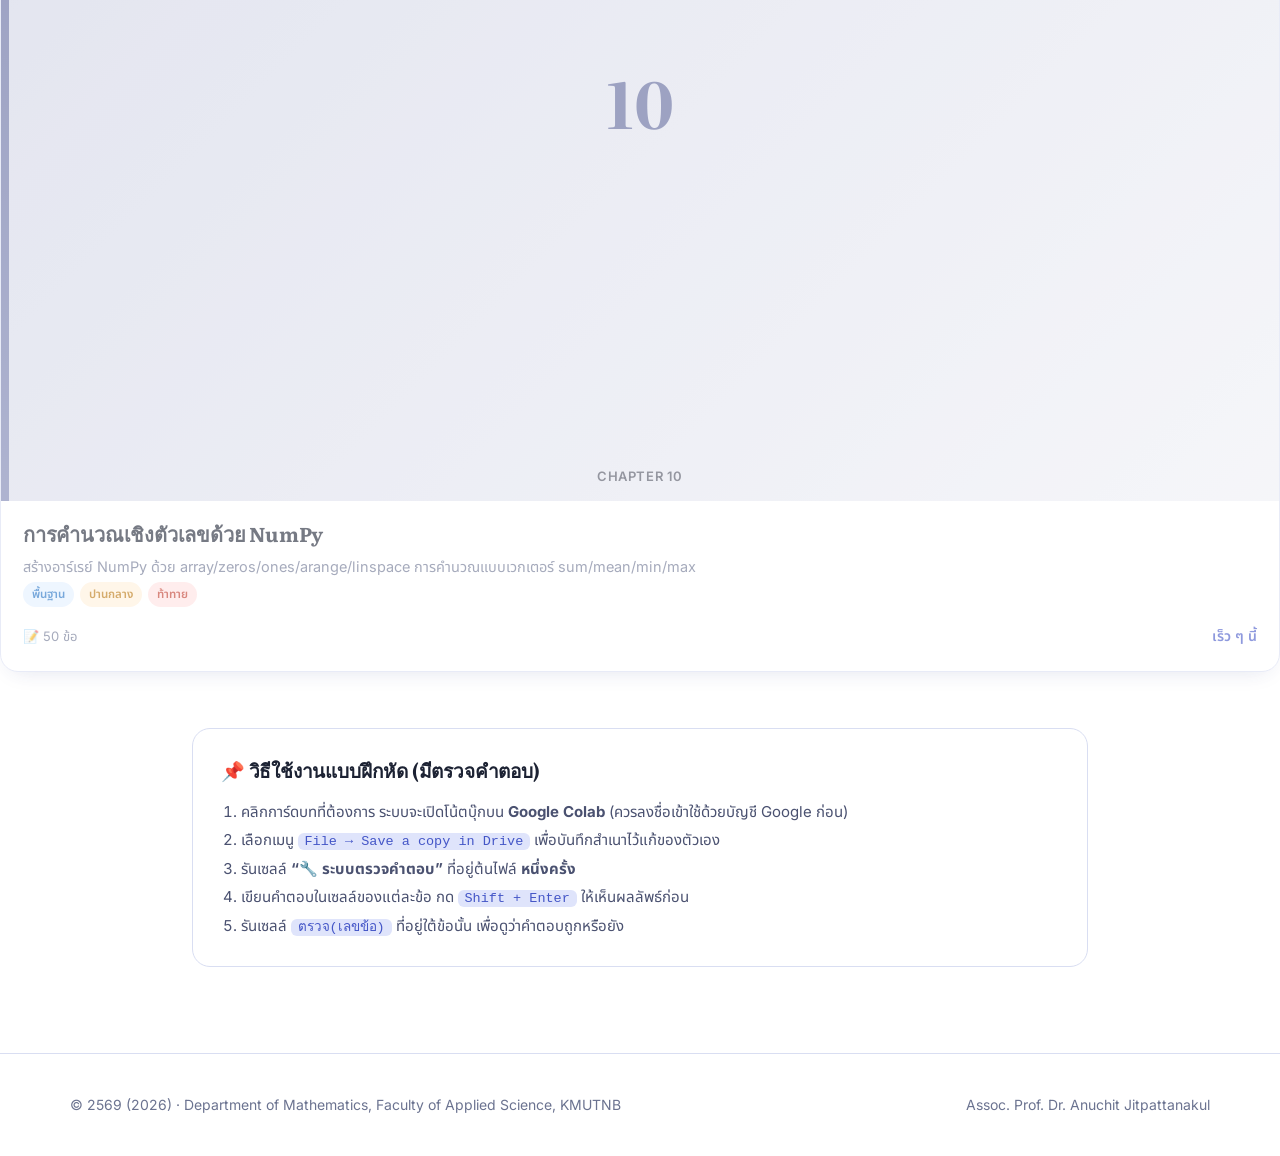
==== commit 3af42f44: "Add auto-graded exercises for Chapter 6 (Lists) 50 problems with in-notebook ตรวจ() auto-checker ove" ====
--- a/exercises-check.html
+++ b/exercises-check.html
@@ -170,7 +170,7 @@
         </a>
         </div>
 
-        <div class="book soon">
+        <a class="book" href="https://colab.research.google.com/github/januchit/compro-math1/blob/main/exercises/graded/chapter-6.ipynb" target="_blank" rel="noopener">
           <div class="book-cover ex">
             <span class="spine"></span>
             <span class="ex-num">6</span>
@@ -179,13 +179,14 @@
           </div>
           <div class="book-body">
             <h3>โครงสร้างข้อมูลแบบลิสต์</h3>
-            <p>สร้างและเข้าถึงสมาชิกลิสต์ len()/sum()/min()/max() การหาค่าเฉลี่ย append และ sort</p>
-            <div class="levels"><span class="lvl b">พื้นฐาน</span><span class="lvl i">ปานกลาง</span><span class="lvl c">ท้าทาย</span></div>
-            <div class="book-meta">
-              <span class="pages">📝 50 ข้อ</span>
-              <span class="open soon-tag">เร็ว ๆ นี้</span>
-            </div>
-          </div>
+            <p>สร้าง/เข้าถึง/แก้ไขลิสต์ slicing append/insert/remove/sort ผลรวม ค่าเฉลี่ย ฐานนิยม bubble sort และเวกเตอร์</p>
+            <div class="levels"><span class="lvl b">พื้นฐาน</span><span class="lvl i">ปานกลาง</span><span class="lvl c">ท้าทาย</span><span class="lvl ac">✅ ตรวจคำตอบได้</span></div>
+            <div class="book-meta">
+              <span class="pages">📝 50 ข้อ</span>
+              <span class="open colab">เปิดใน Colab <svg width="16" height="16" viewBox="0 0 24 24" fill="none" stroke="currentColor" stroke-width="2.2"><path d="M5 12h14M13 6l6 6-6 6"/></svg></span>
+            </div>
+          </div>
+        </a>
         </div>
 
         <div class="book soon">
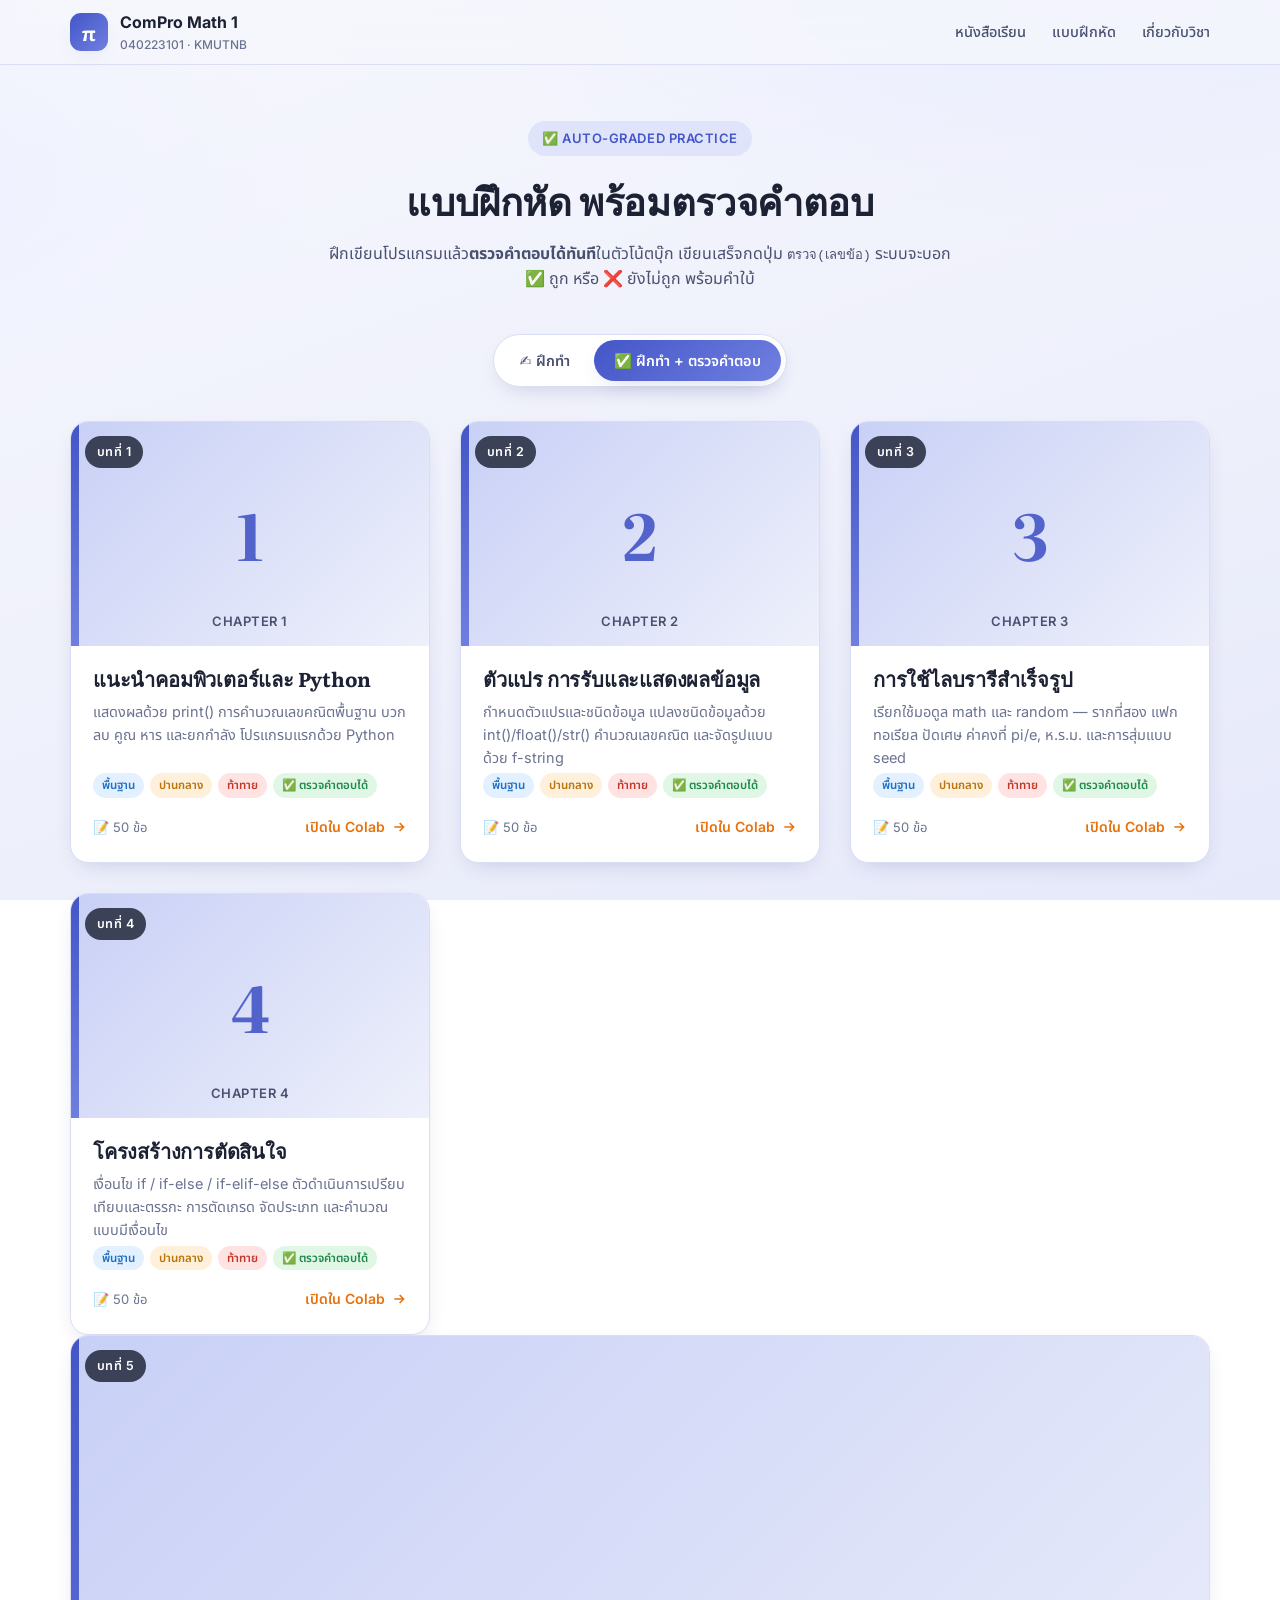
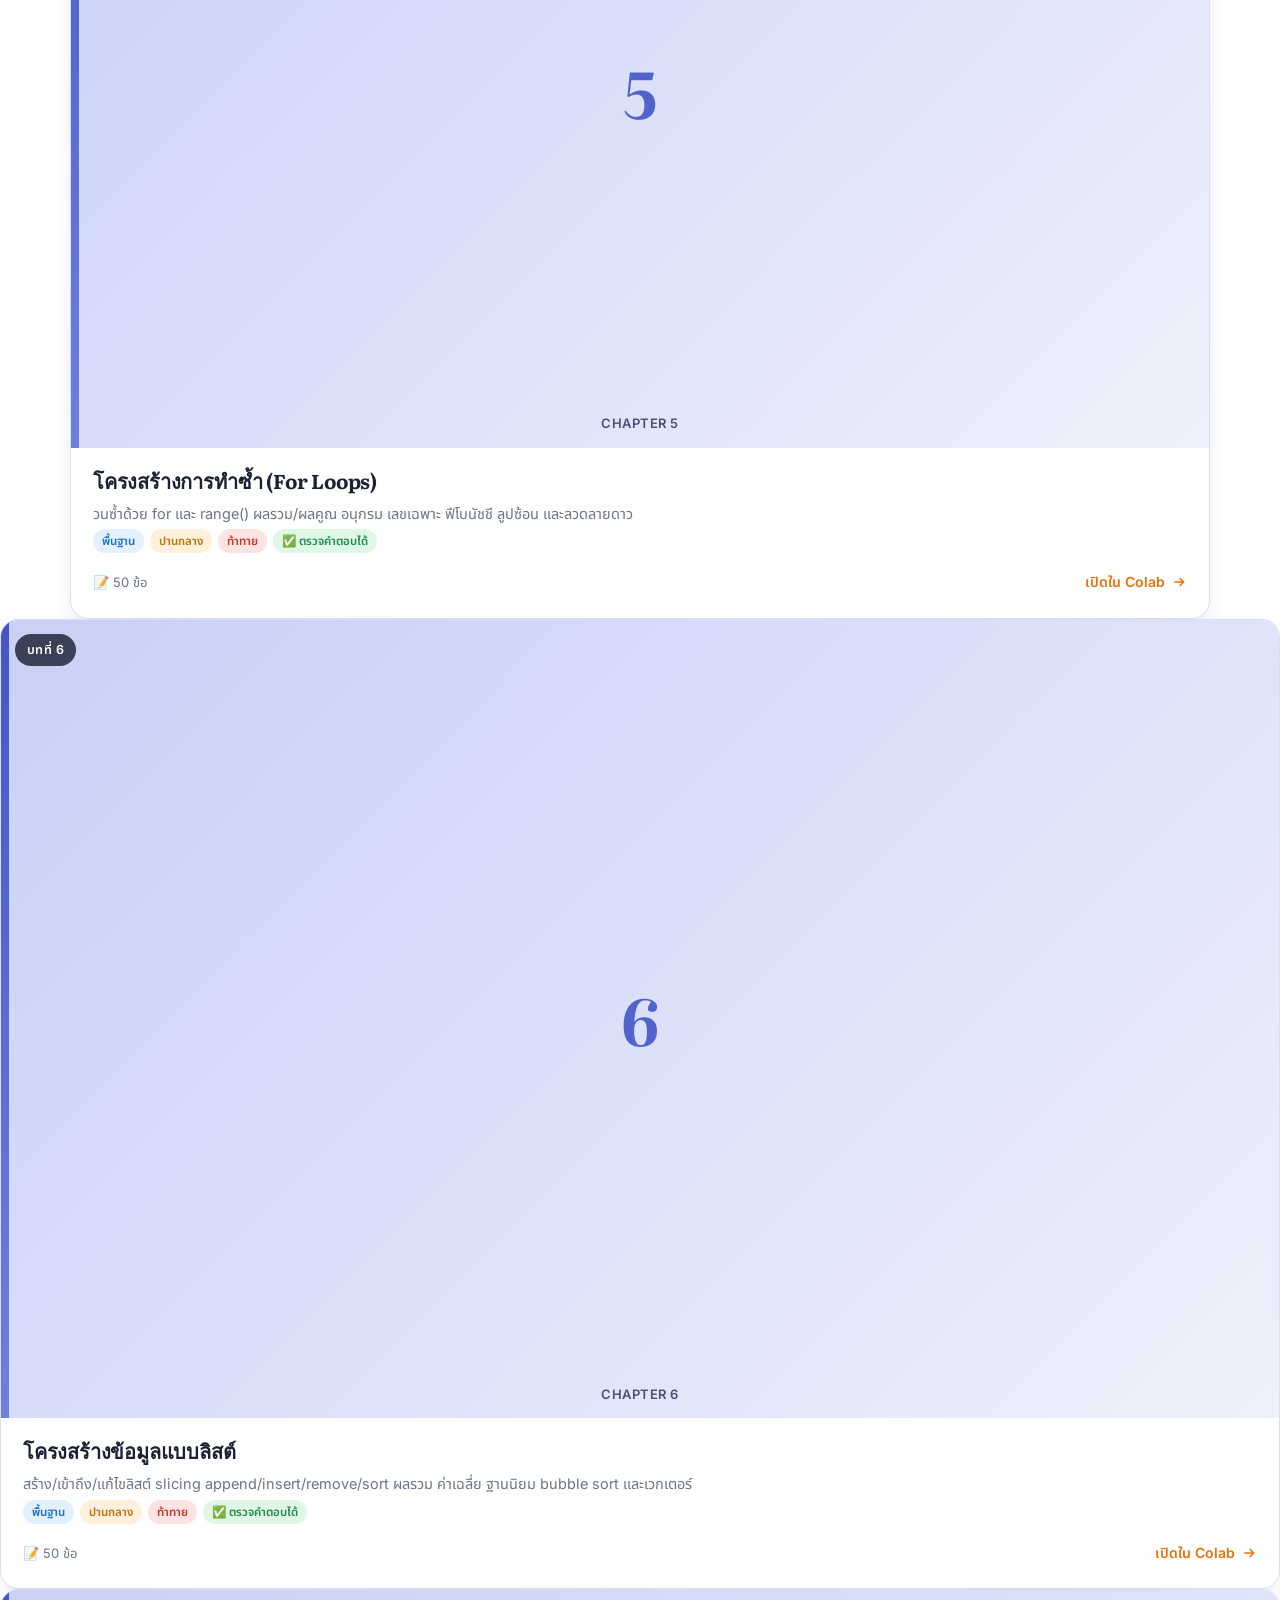
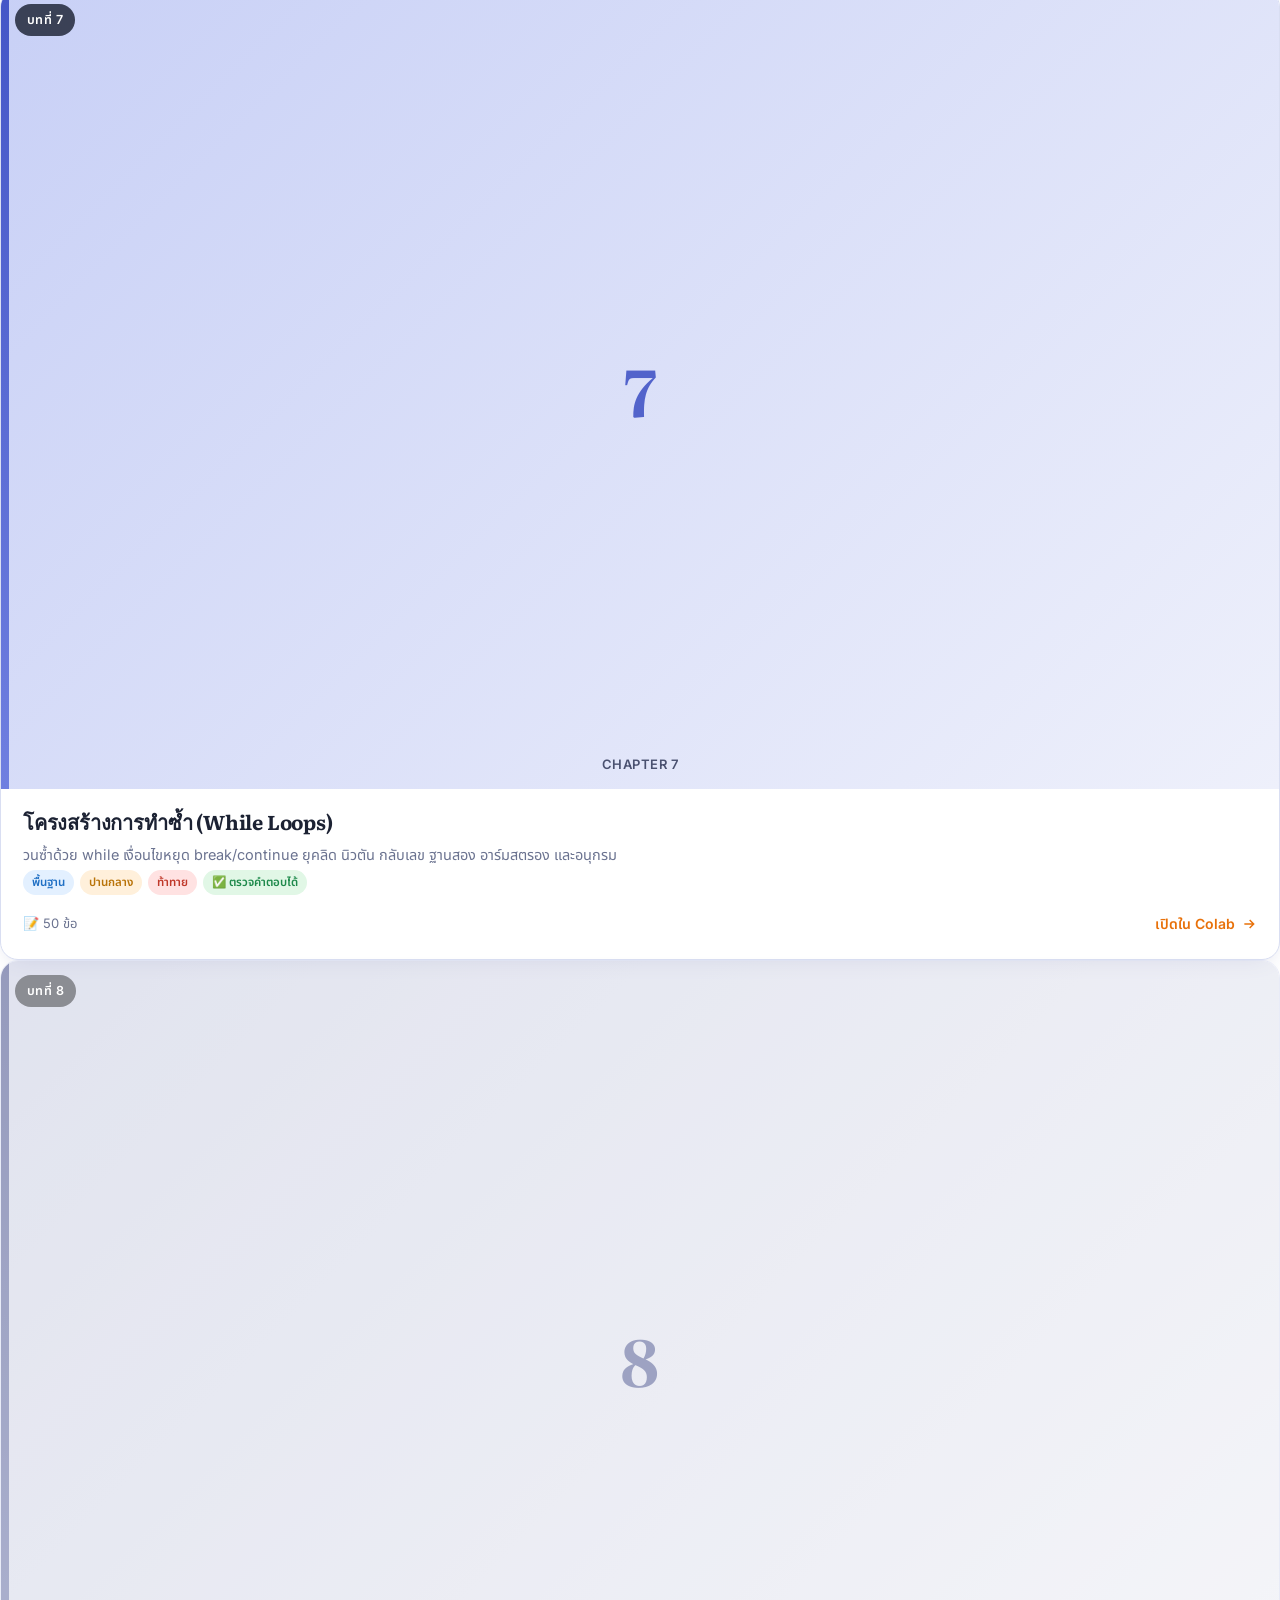
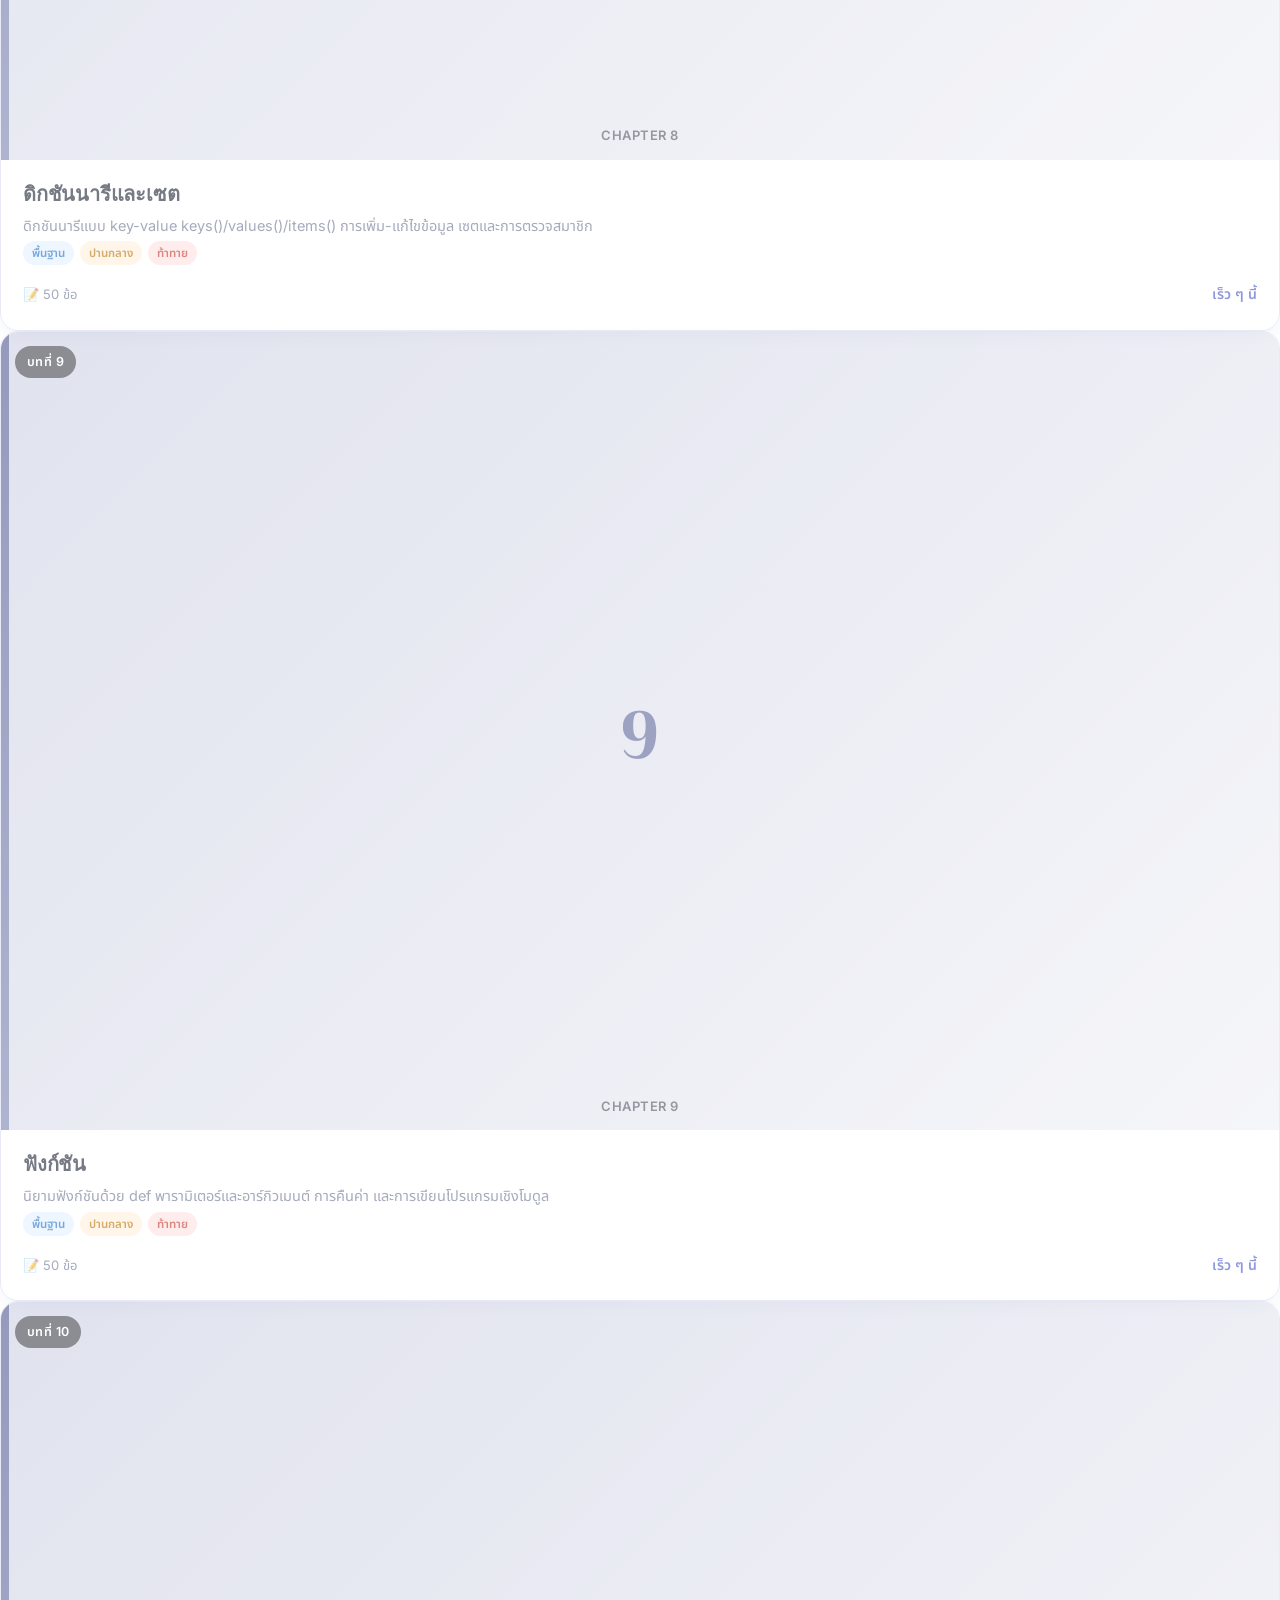
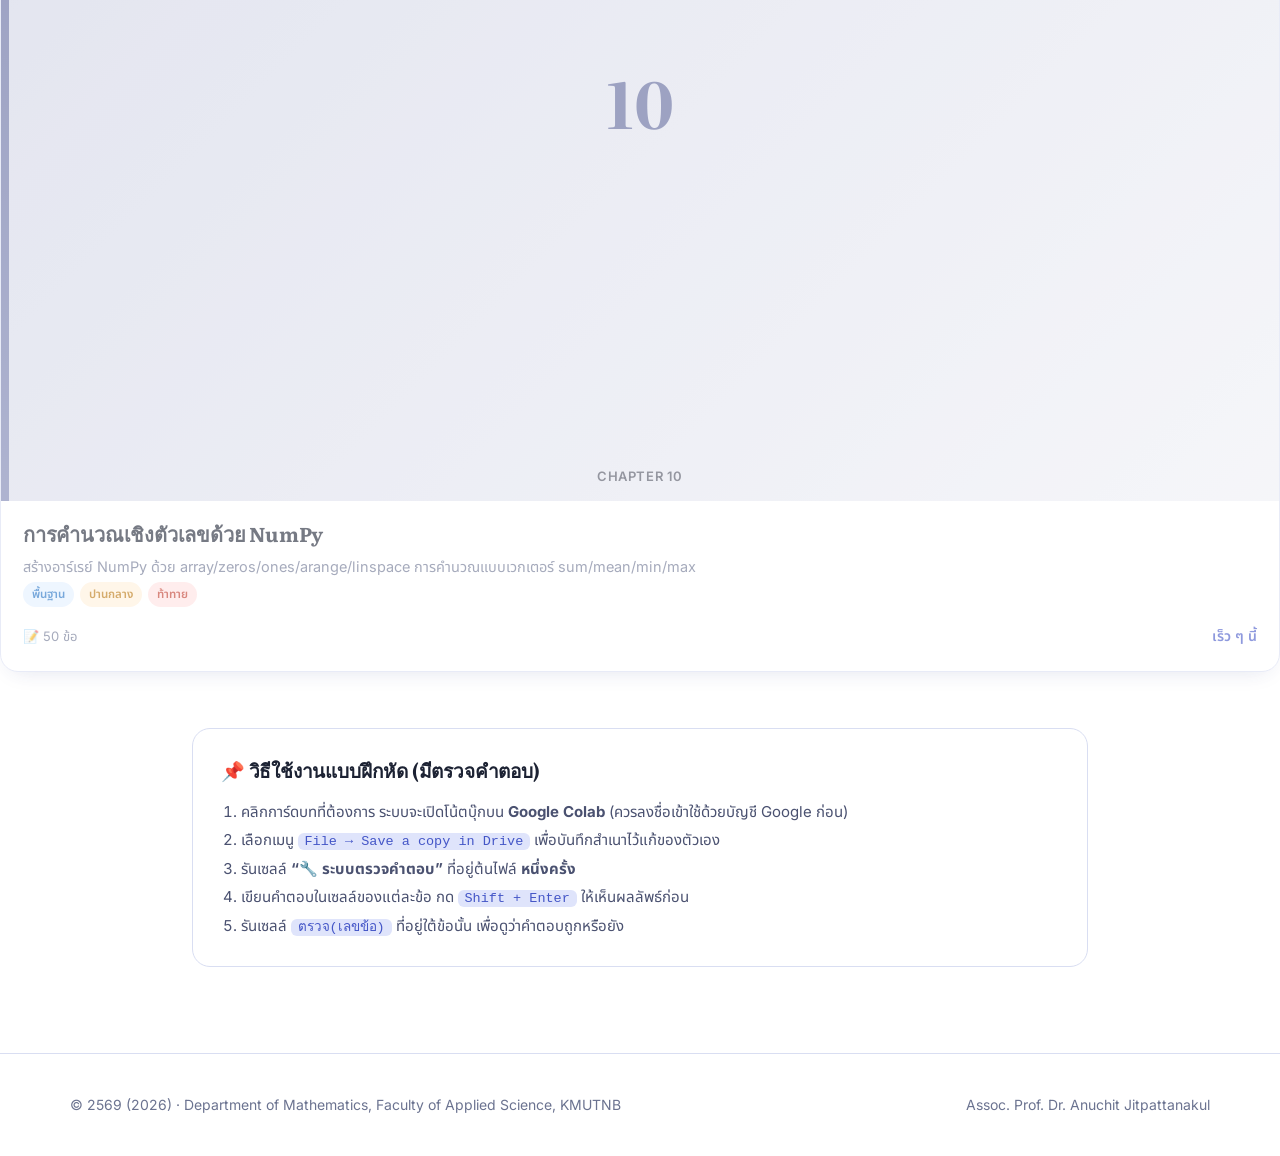
==== commit b4c8da14: "Add auto-graded exercises for Chapter 7 (While Loops) 50 problems with in-notebook ตรวจ() auto-check" ====
--- a/exercises-check.html
+++ b/exercises-check.html
@@ -189,7 +189,7 @@
         </a>
         </div>
 
-        <div class="book soon">
+        <a class="book" href="https://colab.research.google.com/github/januchit/compro-math1/blob/main/exercises/graded/chapter-7.ipynb" target="_blank" rel="noopener">
           <div class="book-cover ex">
             <span class="spine"></span>
             <span class="ex-num">7</span>
@@ -197,14 +197,15 @@
             <span class="ch-badge">บทที่ 7</span>
           </div>
           <div class="book-body">
-            <h3>การทำซ้ำแบบมีเงื่อนไข (While Loops)</h3>
-            <p>วนซ้ำด้วย while เงื่อนไขการหยุด การหาผลรวม ผลคูณ การนับ และเลี่ยง infinite loop</p>
-            <div class="levels"><span class="lvl b">พื้นฐาน</span><span class="lvl i">ปานกลาง</span><span class="lvl c">ท้าทาย</span></div>
-            <div class="book-meta">
-              <span class="pages">📝 50 ข้อ</span>
-              <span class="open soon-tag">เร็ว ๆ นี้</span>
-            </div>
-          </div>
+            <h3>โครงสร้างการทำซ้ำ (While Loops)</h3>
+            <p>วนซ้ำด้วย while เงื่อนไขหยุด break/continue ยุคลิด นิวตัน กลับเลข ฐานสอง อาร์มสตรอง และอนุกรม</p>
+            <div class="levels"><span class="lvl b">พื้นฐาน</span><span class="lvl i">ปานกลาง</span><span class="lvl c">ท้าทาย</span><span class="lvl ac">✅ ตรวจคำตอบได้</span></div>
+            <div class="book-meta">
+              <span class="pages">📝 50 ข้อ</span>
+              <span class="open colab">เปิดใน Colab <svg width="16" height="16" viewBox="0 0 24 24" fill="none" stroke="currentColor" stroke-width="2.2"><path d="M5 12h14M13 6l6 6-6 6"/></svg></span>
+            </div>
+          </div>
+        </a>
         </div>
 
         <div class="book soon">
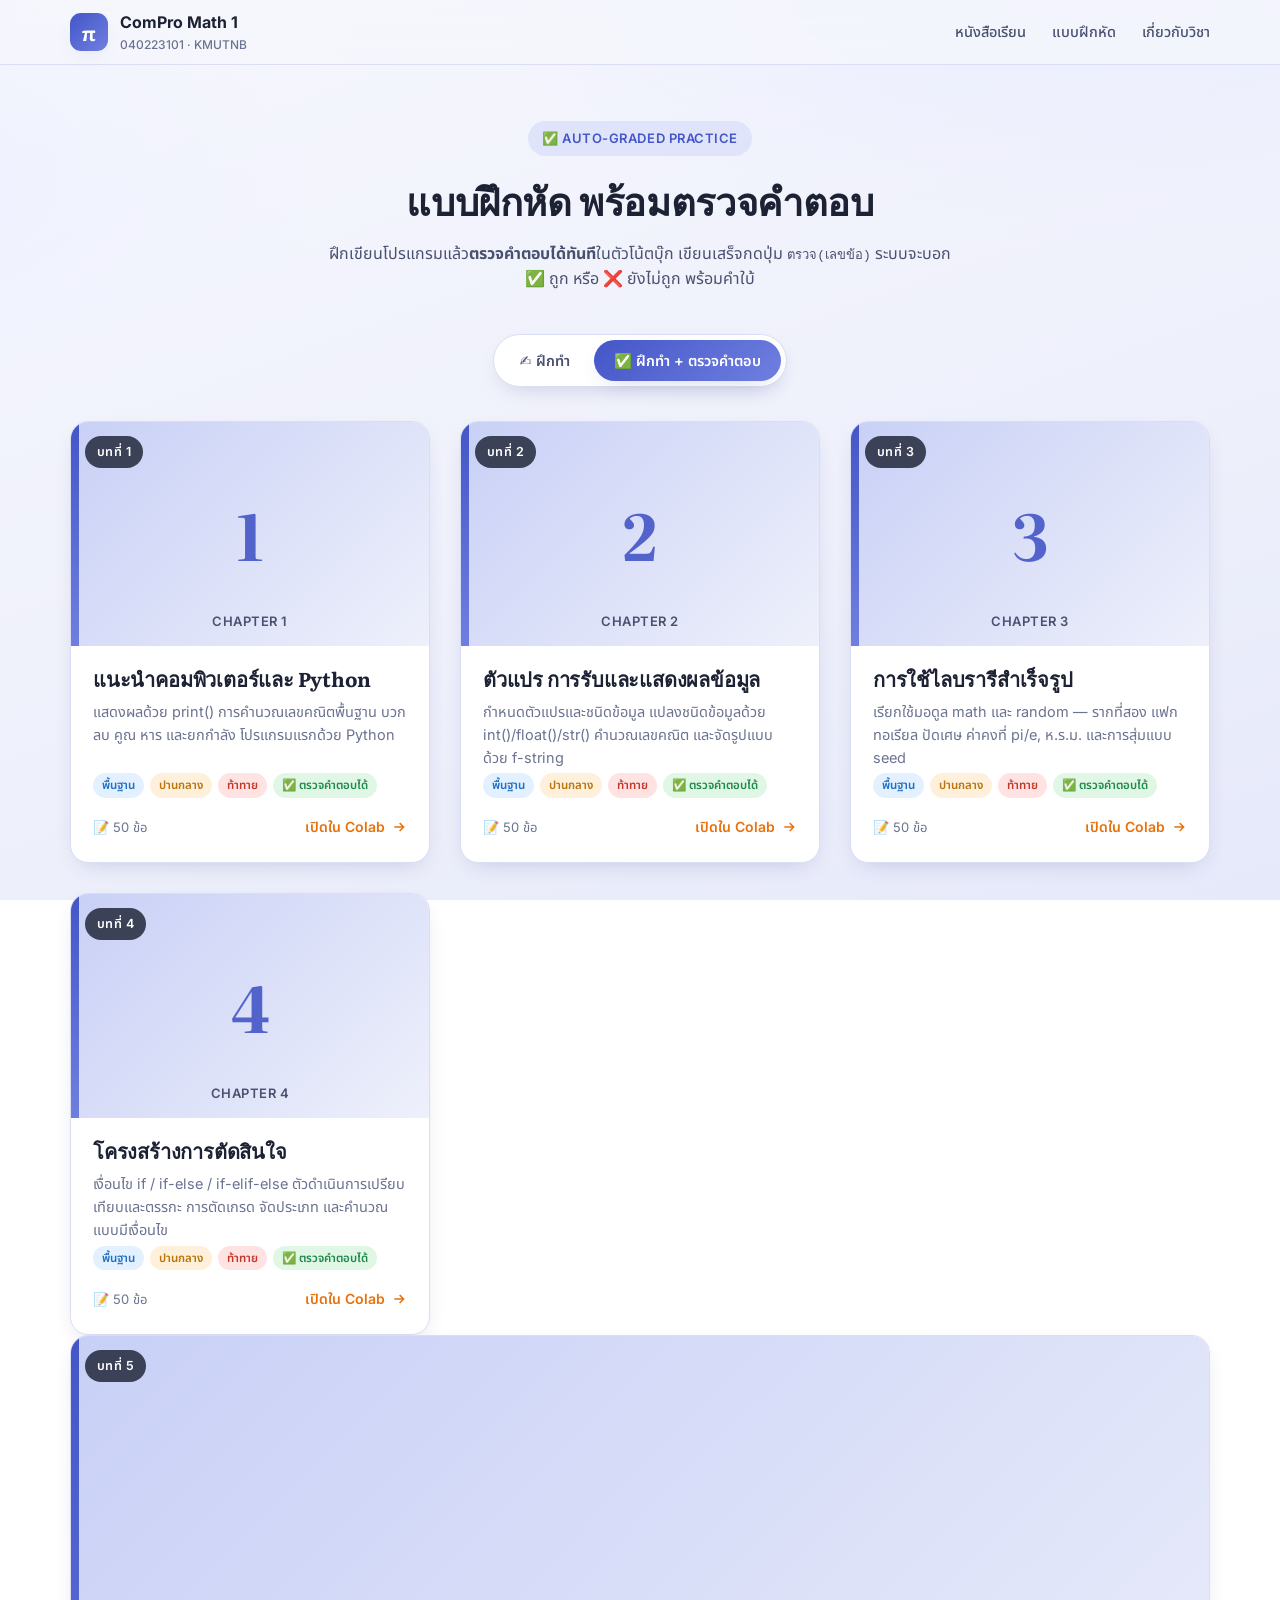
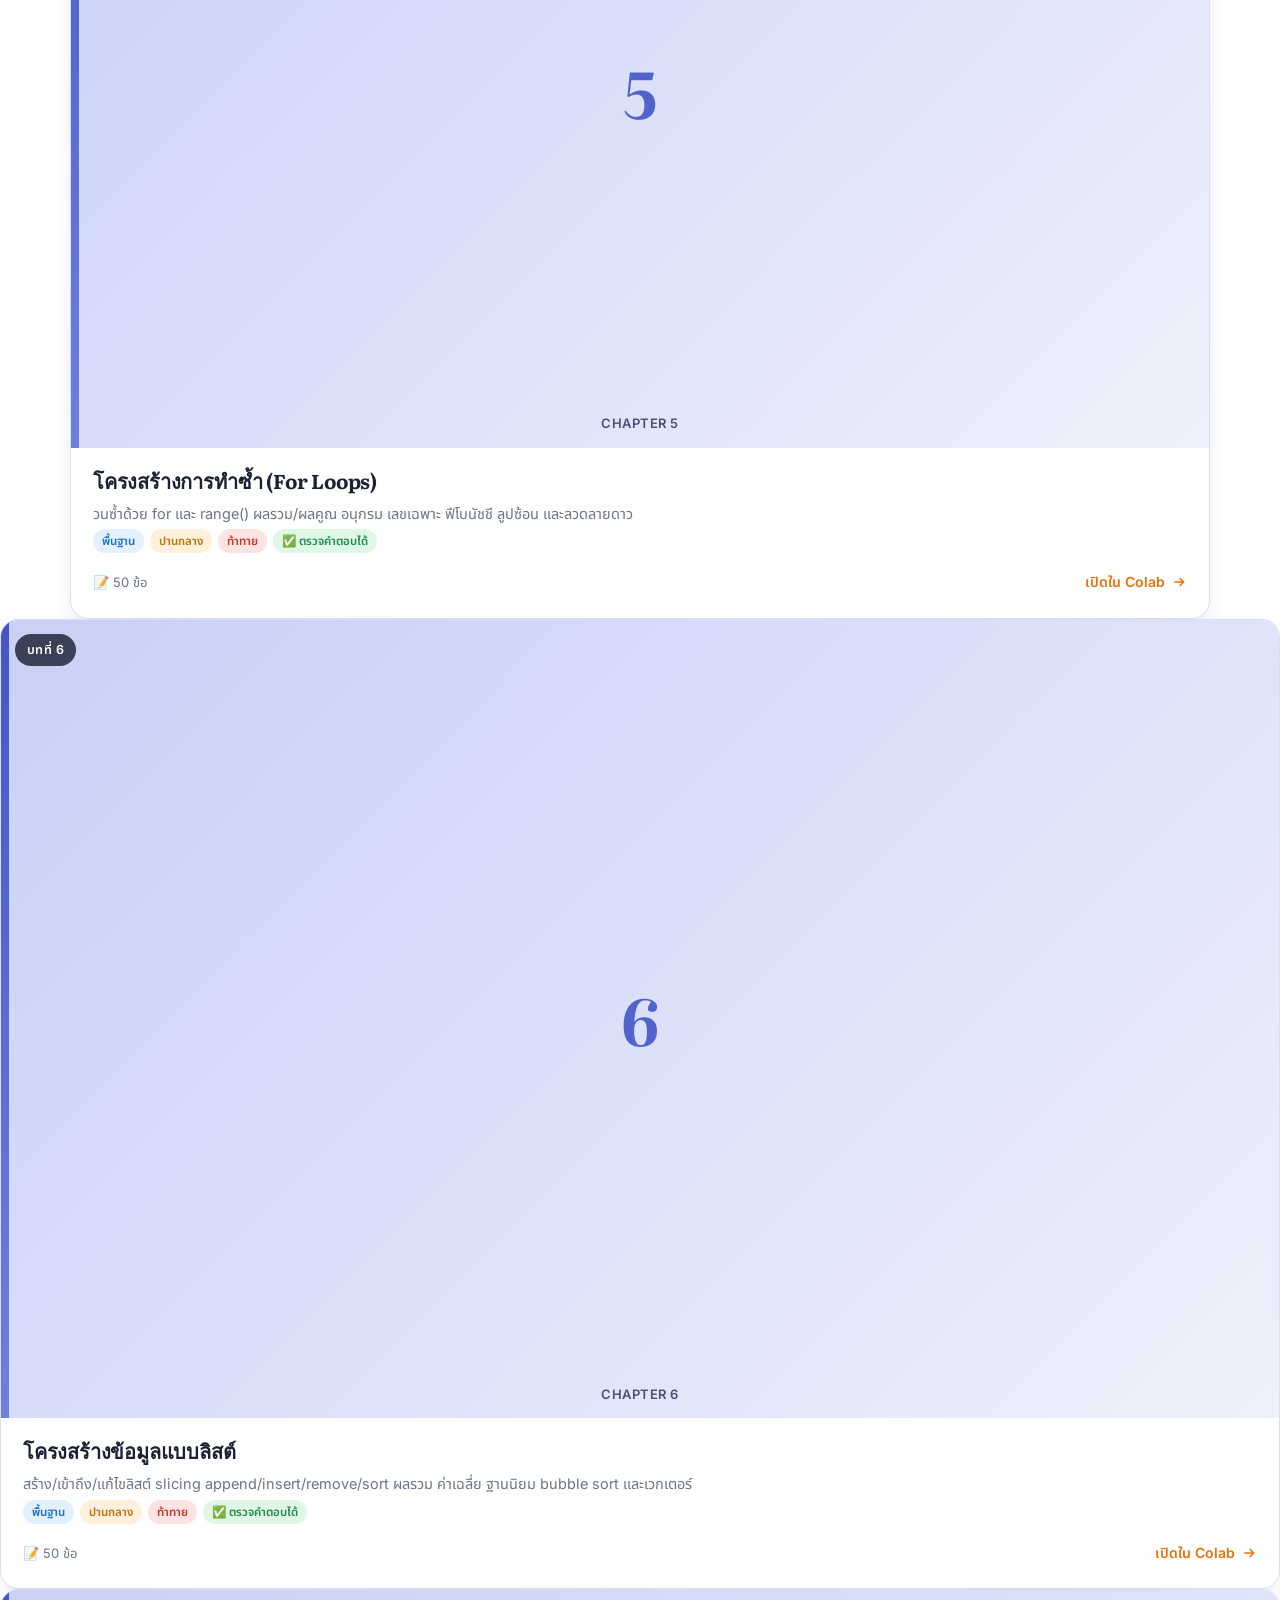
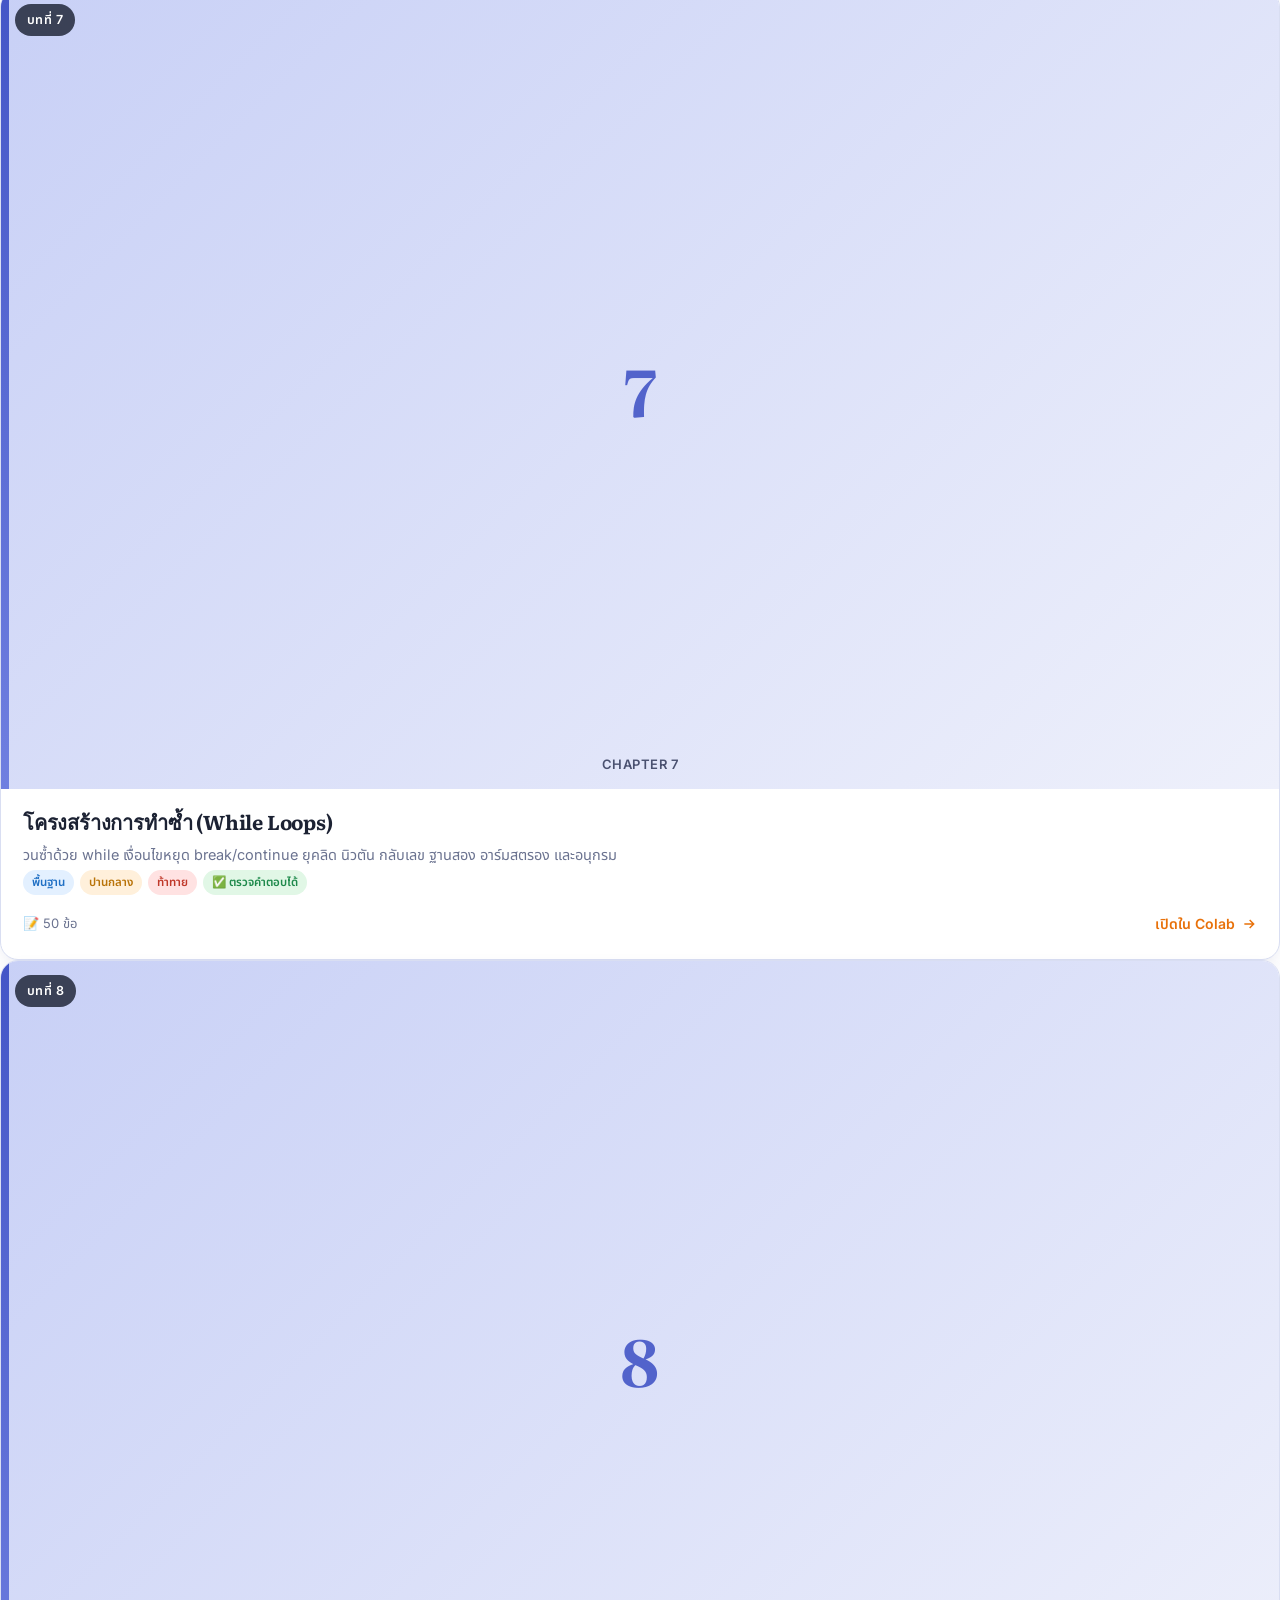
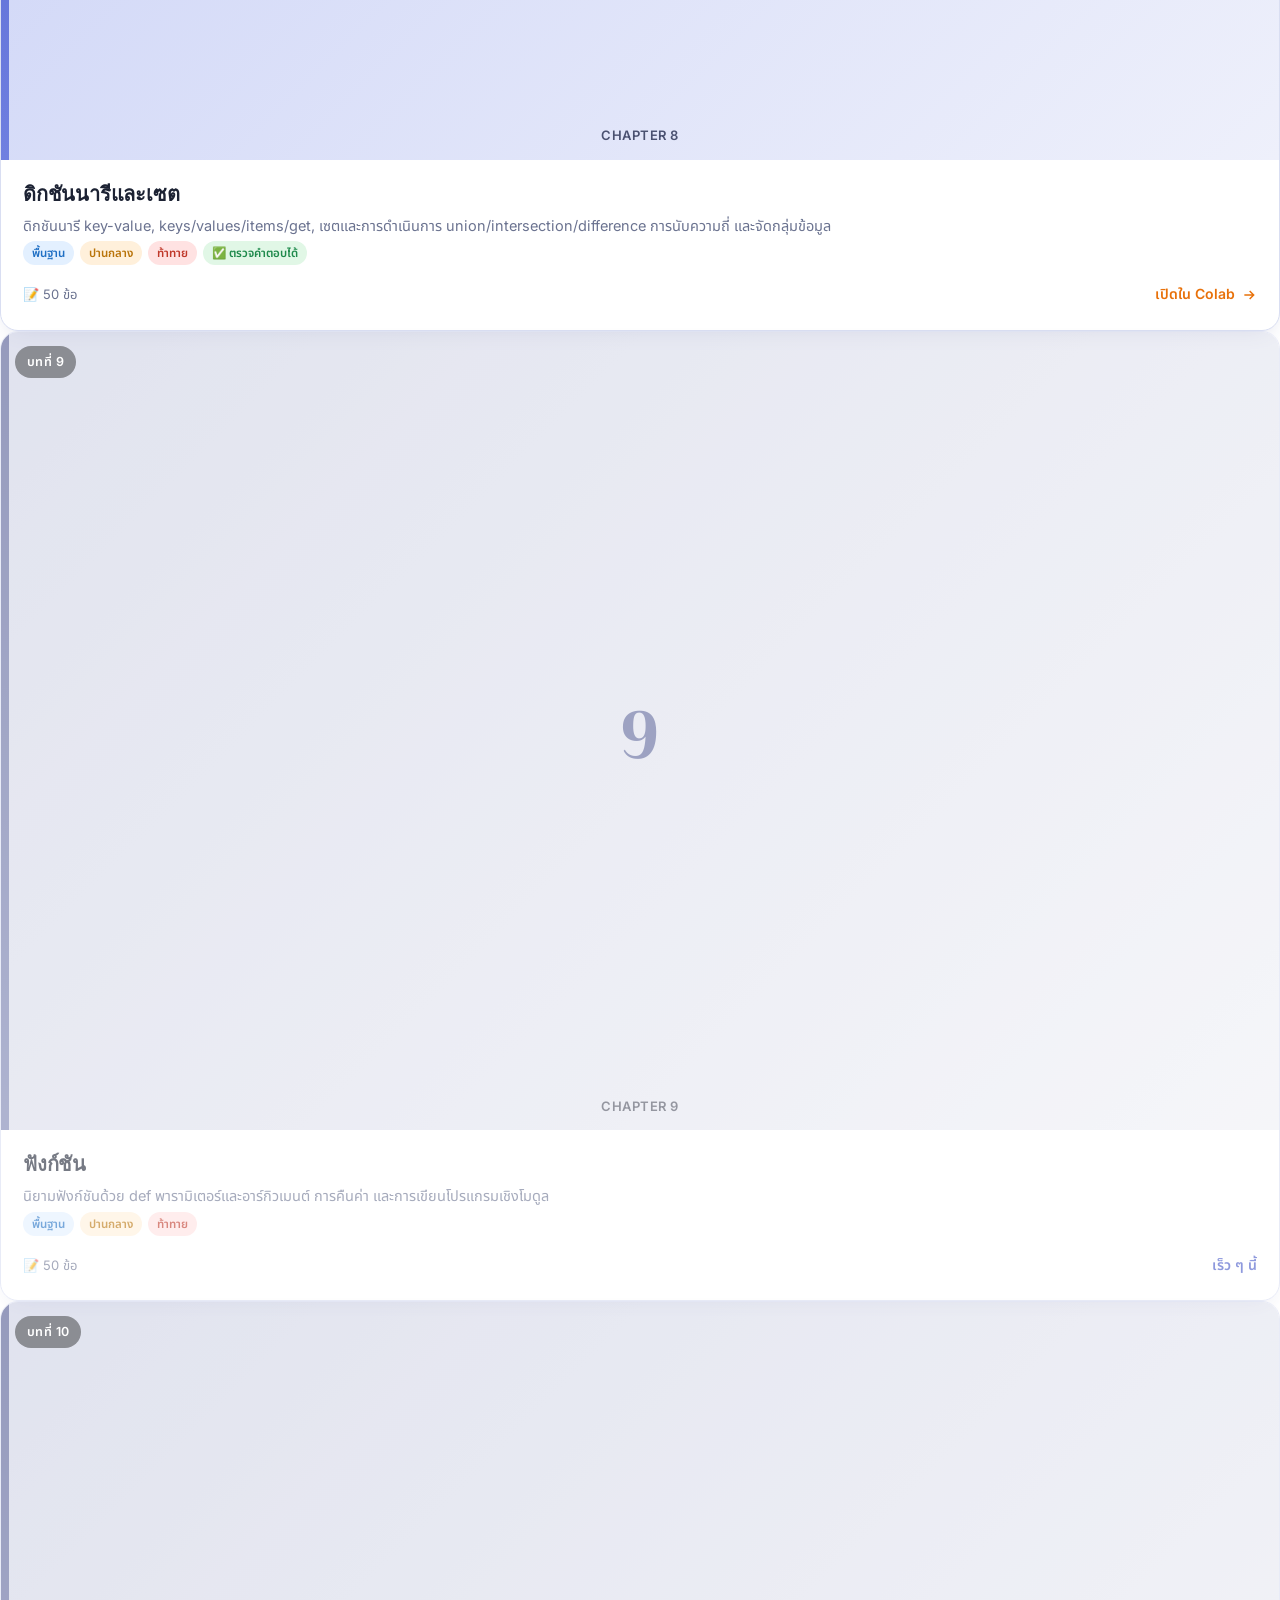
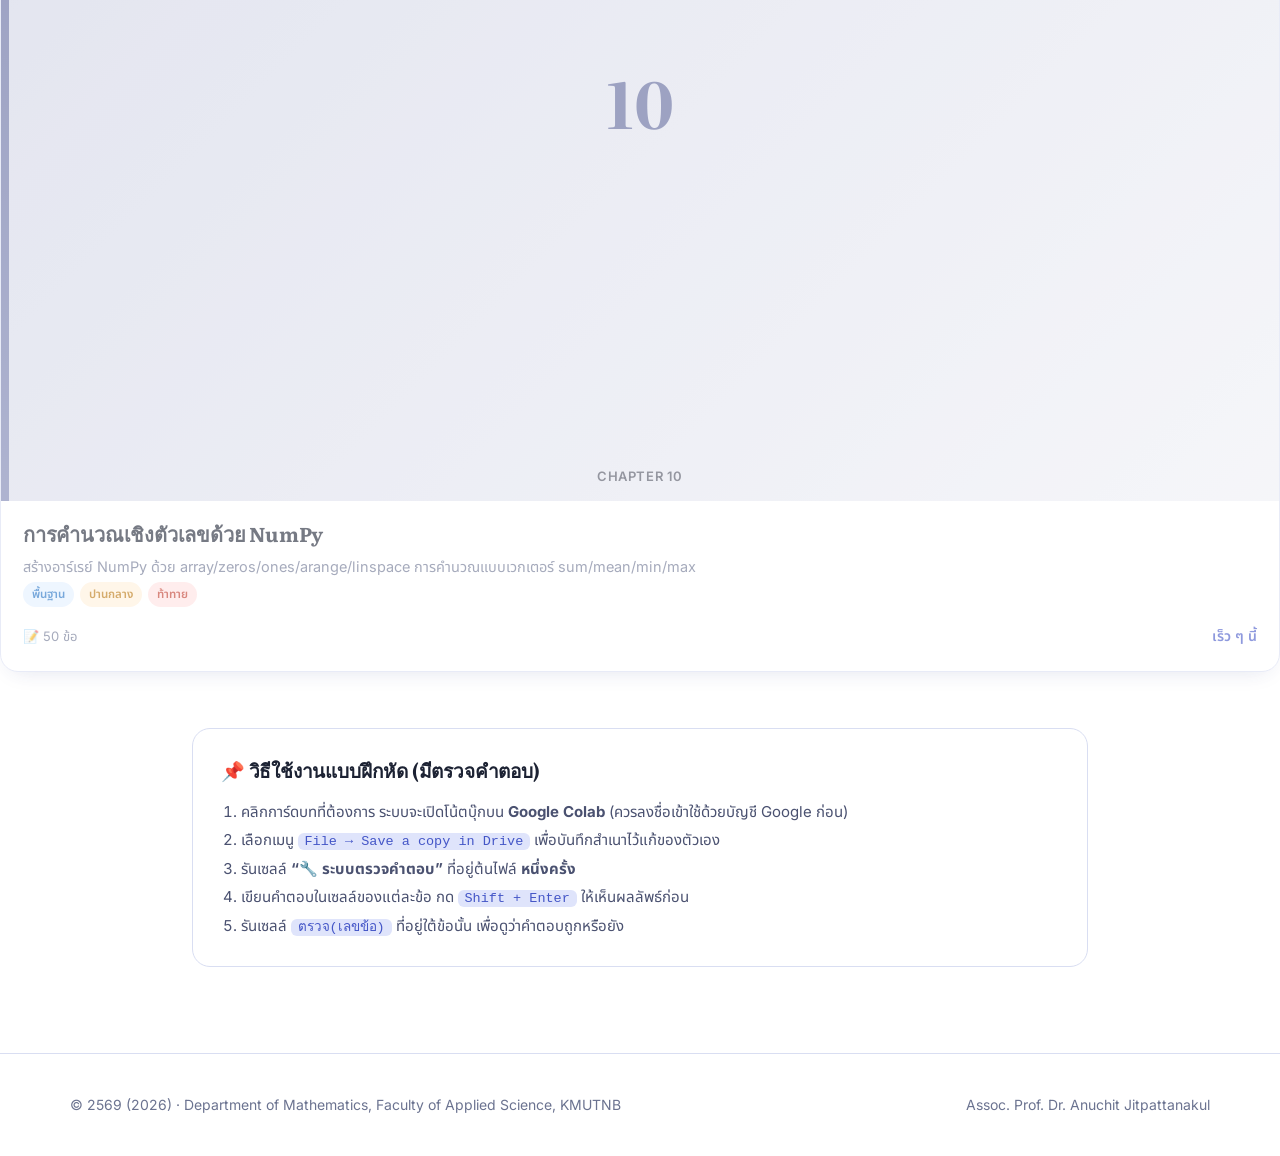
==== commit e09cc102: "Add auto-graded exercises for Chapter 8 (Dictionaries and Sets) 50 problems with in-notebook ตรวจ() " ====
--- a/exercises-check.html
+++ b/exercises-check.html
@@ -208,7 +208,7 @@
         </a>
         </div>
 
-        <div class="book soon">
+        <a class="book" href="https://colab.research.google.com/github/januchit/compro-math1/blob/main/exercises/graded/chapter-8.ipynb" target="_blank" rel="noopener">
           <div class="book-cover ex">
             <span class="spine"></span>
             <span class="ex-num">8</span>
@@ -217,13 +217,14 @@
           </div>
           <div class="book-body">
             <h3>ดิกชันนารีและเซต</h3>
-            <p>ดิกชันนารีแบบ key-value keys()/values()/items() การเพิ่ม-แก้ไขข้อมูล เซตและการตรวจสมาชิก</p>
-            <div class="levels"><span class="lvl b">พื้นฐาน</span><span class="lvl i">ปานกลาง</span><span class="lvl c">ท้าทาย</span></div>
-            <div class="book-meta">
-              <span class="pages">📝 50 ข้อ</span>
-              <span class="open soon-tag">เร็ว ๆ นี้</span>
-            </div>
-          </div>
+            <p>ดิกชันนารี key-value, keys/values/items/get, เซตและการดำเนินการ union/intersection/difference การนับความถี่ และจัดกลุ่มข้อมูล</p>
+            <div class="levels"><span class="lvl b">พื้นฐาน</span><span class="lvl i">ปานกลาง</span><span class="lvl c">ท้าทาย</span><span class="lvl ac">✅ ตรวจคำตอบได้</span></div>
+            <div class="book-meta">
+              <span class="pages">📝 50 ข้อ</span>
+              <span class="open colab">เปิดใน Colab <svg width="16" height="16" viewBox="0 0 24 24" fill="none" stroke="currentColor" stroke-width="2.2"><path d="M5 12h14M13 6l6 6-6 6"/></svg></span>
+            </div>
+          </div>
+        </a>
         </div>
 
         <div class="book soon">
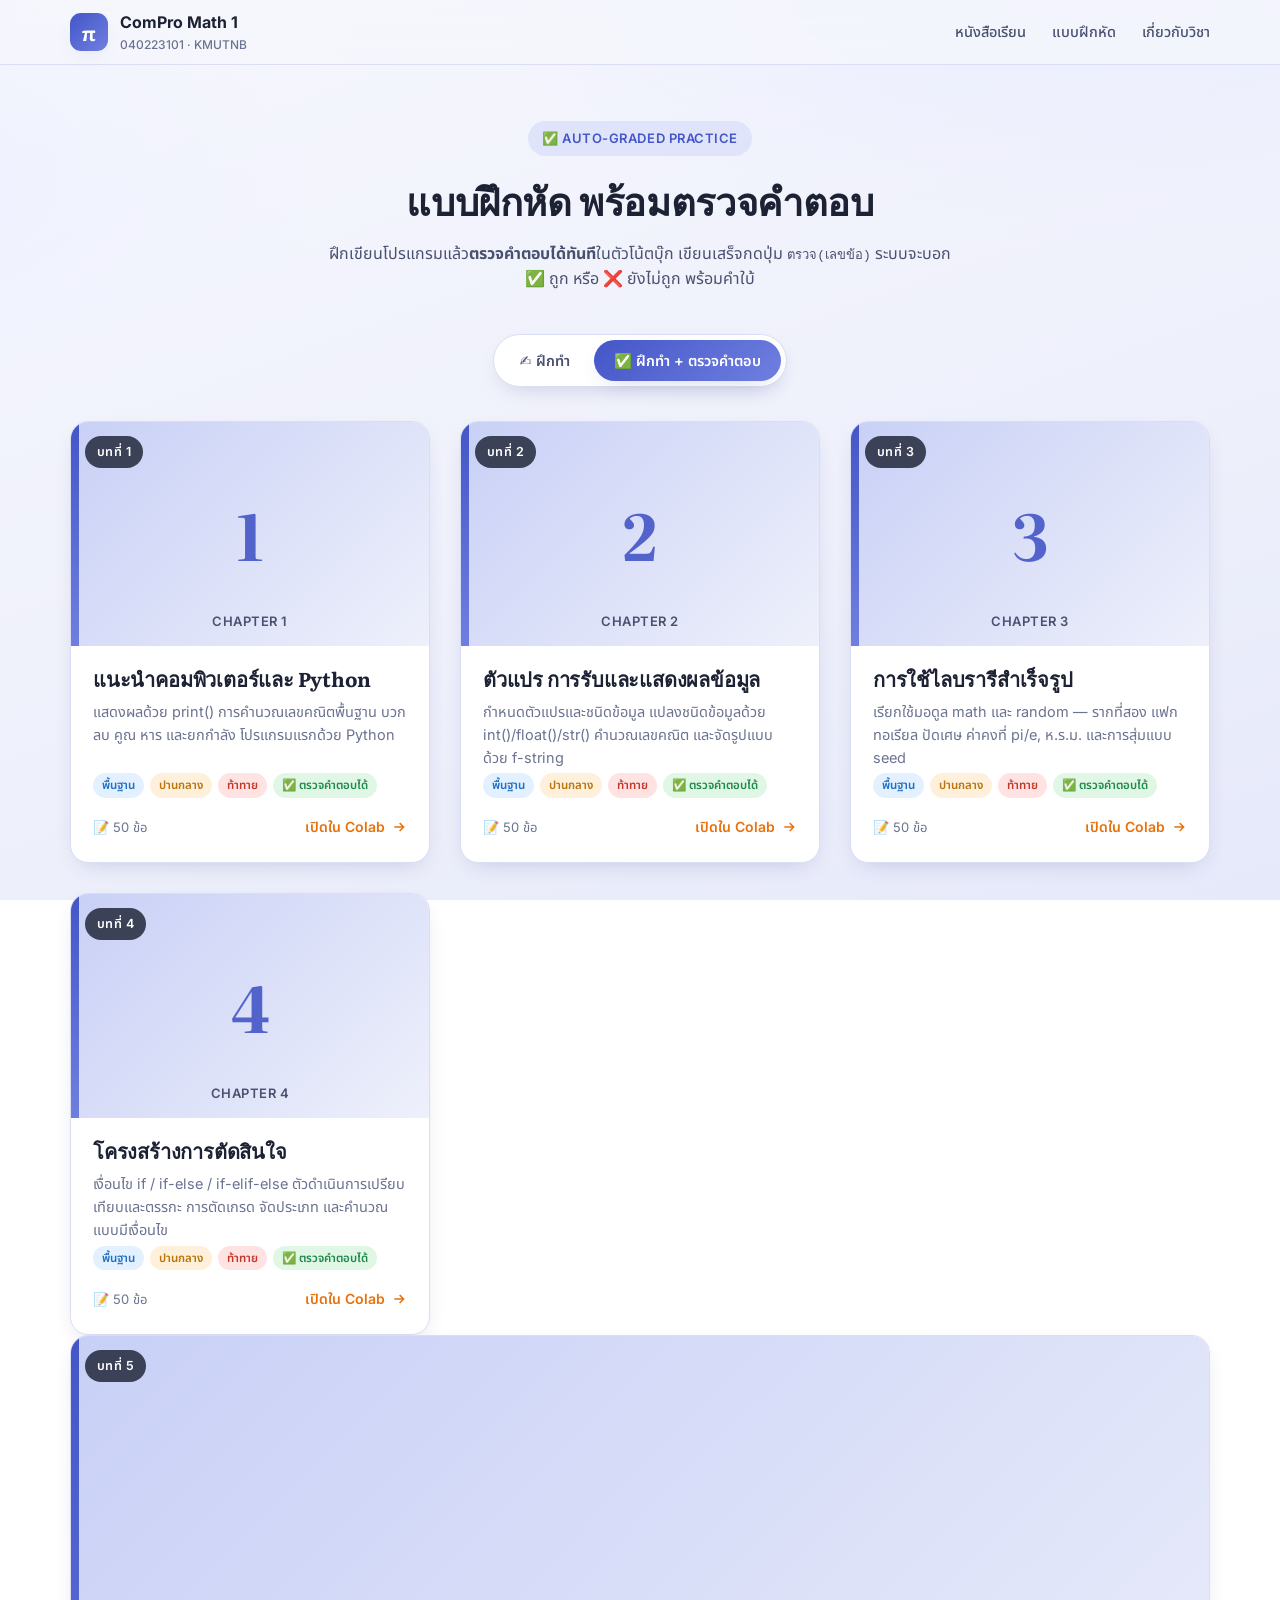
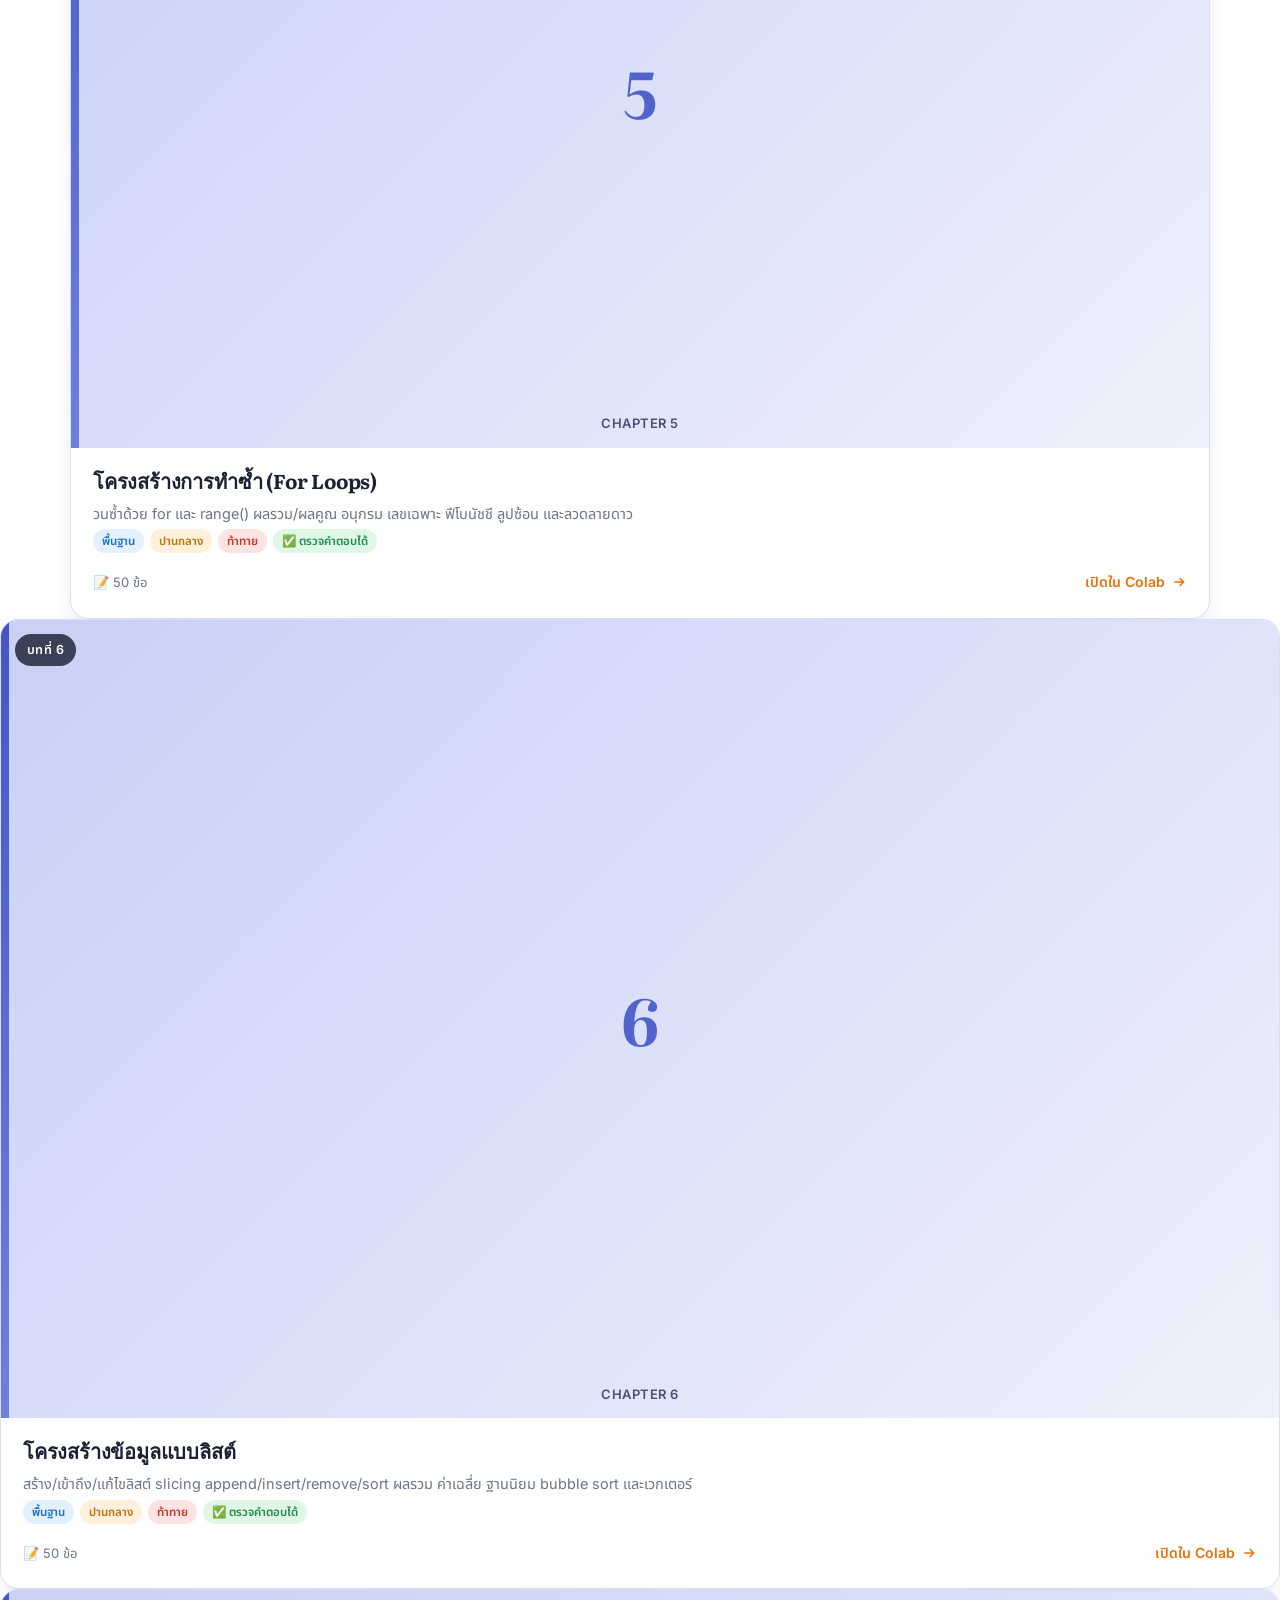
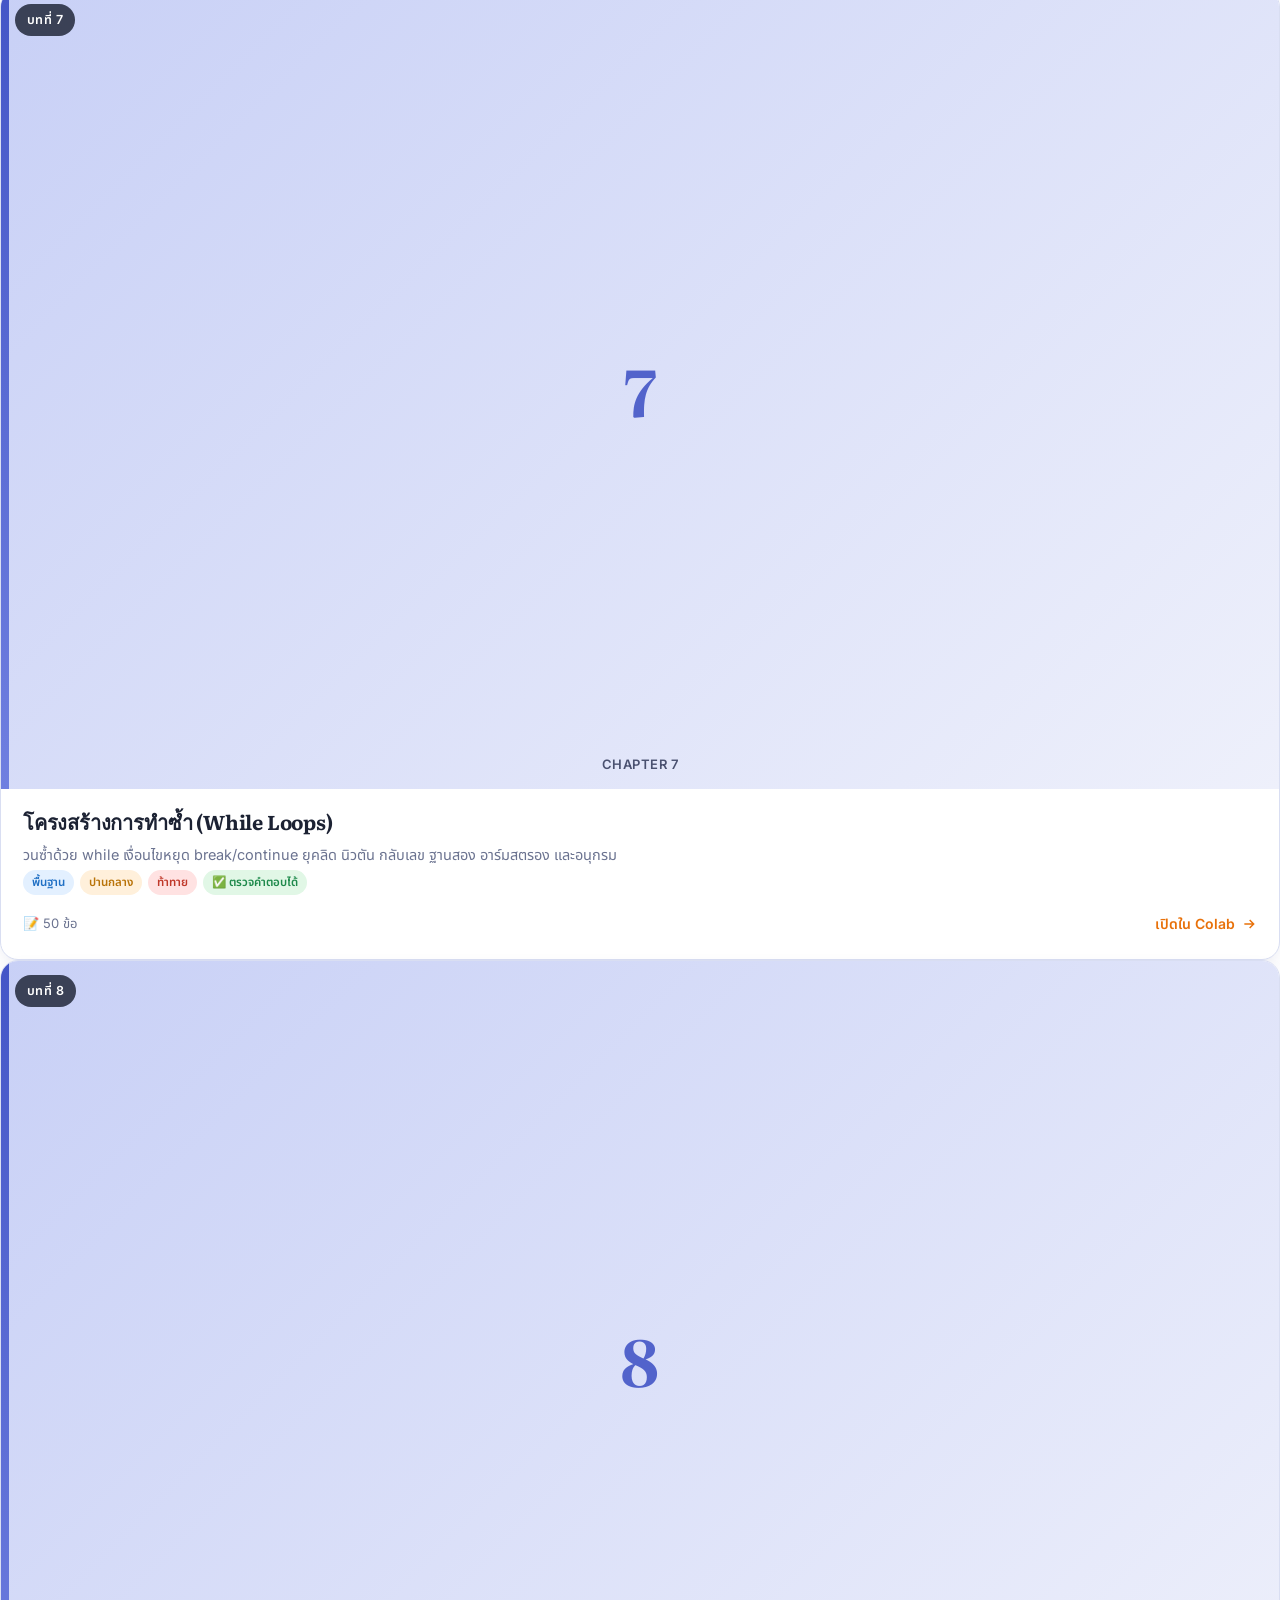
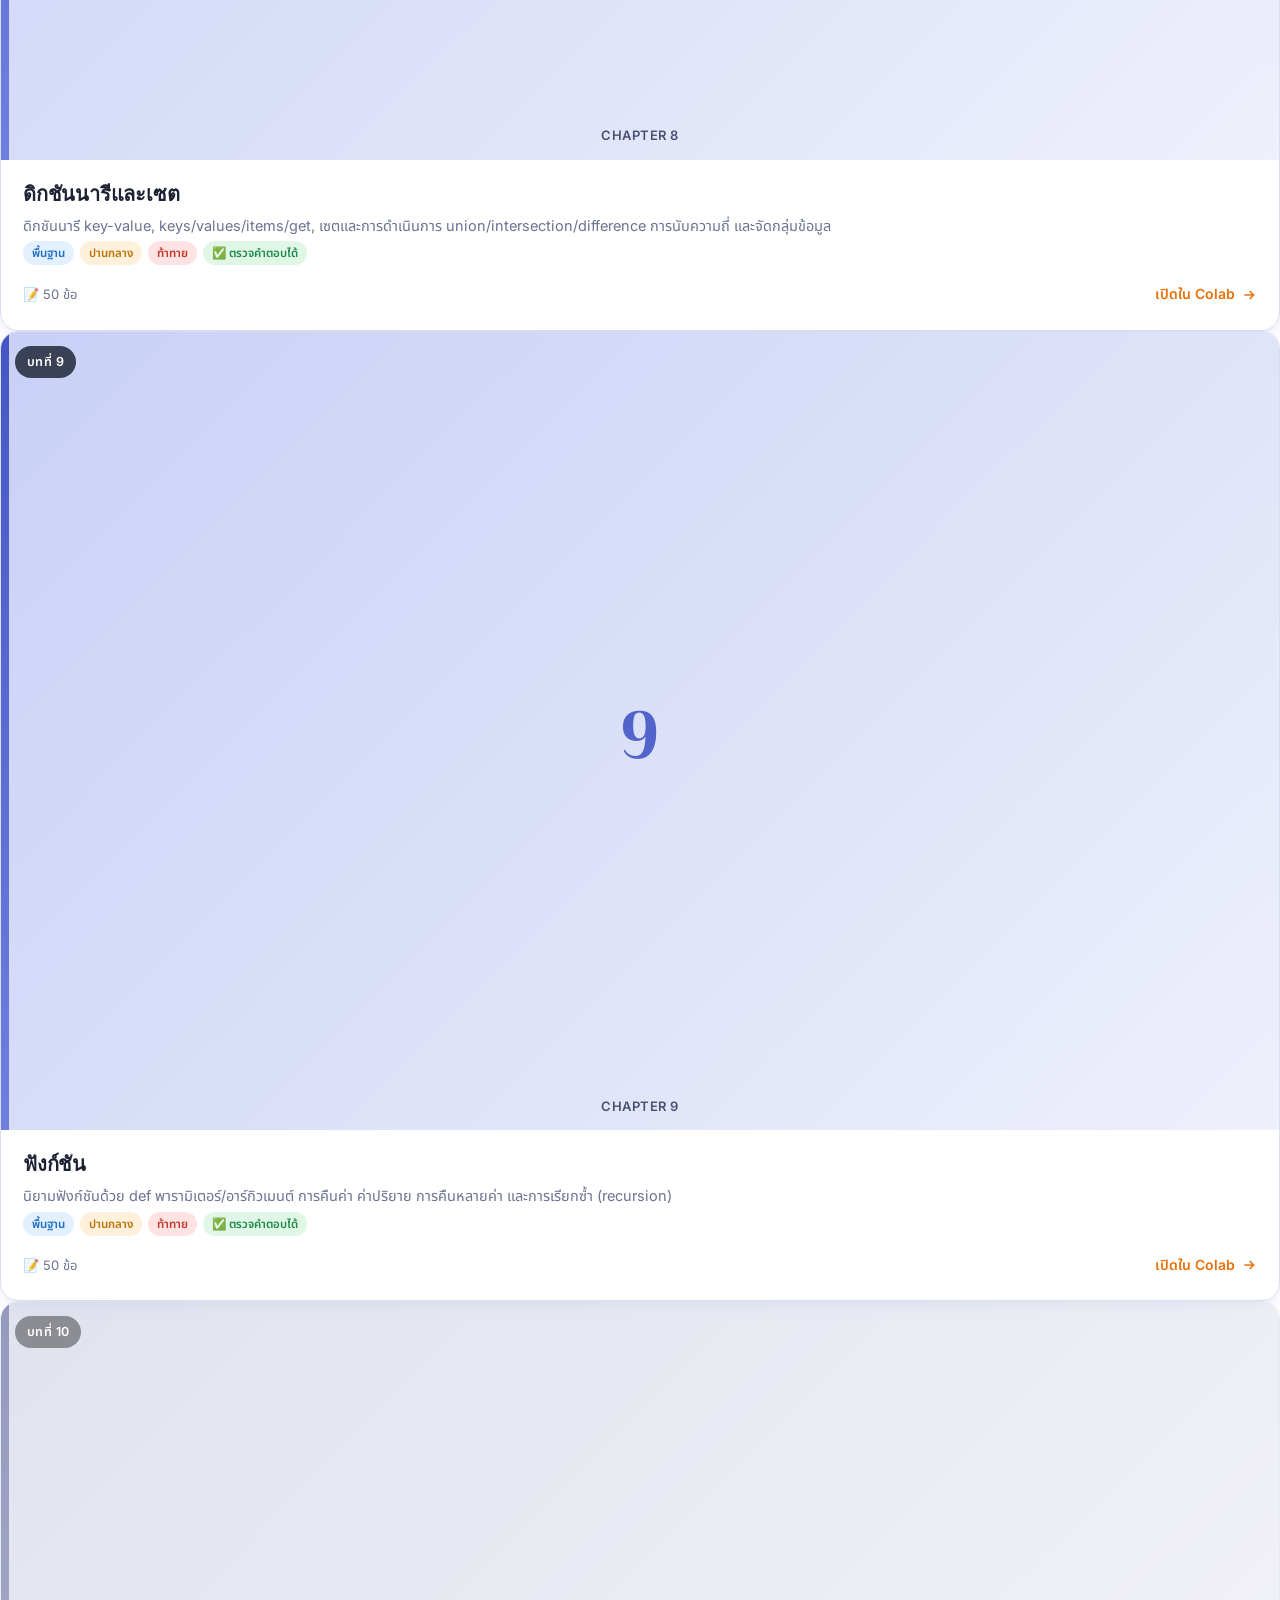
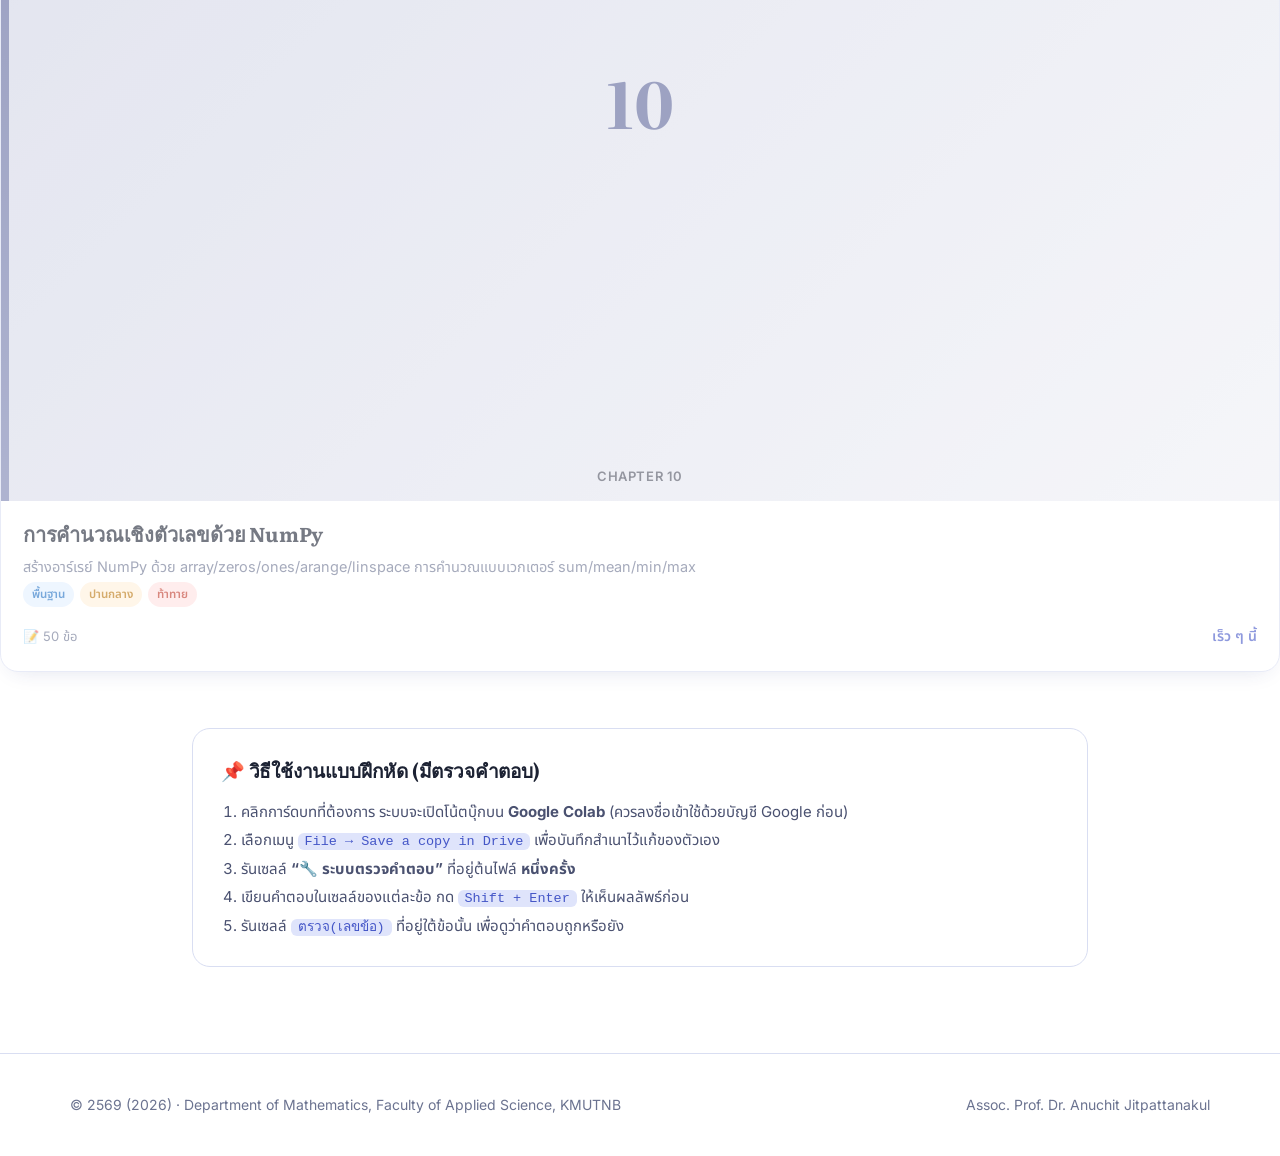
==== commit 8ae648d2: "Add auto-graded exercises for Chapter 9 (Functions) 50 problems with in-notebook ตรวจ() auto-checker" ====
--- a/exercises-check.html
+++ b/exercises-check.html
@@ -227,7 +227,7 @@
         </a>
         </div>
 
-        <div class="book soon">
+        <a class="book" href="https://colab.research.google.com/github/januchit/compro-math1/blob/main/exercises/graded/chapter-9.ipynb" target="_blank" rel="noopener">
           <div class="book-cover ex">
             <span class="spine"></span>
             <span class="ex-num">9</span>
@@ -236,13 +236,14 @@
           </div>
           <div class="book-body">
             <h3>ฟังก์ชัน</h3>
-            <p>นิยามฟังก์ชันด้วย def พารามิเตอร์และอาร์กิวเมนต์ การคืนค่า และการเขียนโปรแกรมเชิงโมดูล</p>
-            <div class="levels"><span class="lvl b">พื้นฐาน</span><span class="lvl i">ปานกลาง</span><span class="lvl c">ท้าทาย</span></div>
-            <div class="book-meta">
-              <span class="pages">📝 50 ข้อ</span>
-              <span class="open soon-tag">เร็ว ๆ นี้</span>
-            </div>
-          </div>
+            <p>นิยามฟังก์ชันด้วย def พารามิเตอร์/อาร์กิวเมนต์ การคืนค่า ค่าปริยาย การคืนหลายค่า และการเรียกซ้ำ (recursion)</p>
+            <div class="levels"><span class="lvl b">พื้นฐาน</span><span class="lvl i">ปานกลาง</span><span class="lvl c">ท้าทาย</span><span class="lvl ac">✅ ตรวจคำตอบได้</span></div>
+            <div class="book-meta">
+              <span class="pages">📝 50 ข้อ</span>
+              <span class="open colab">เปิดใน Colab <svg width="16" height="16" viewBox="0 0 24 24" fill="none" stroke="currentColor" stroke-width="2.2"><path d="M5 12h14M13 6l6 6-6 6"/></svg></span>
+            </div>
+          </div>
+        </a>
         </div>
 
         <div class="book soon">
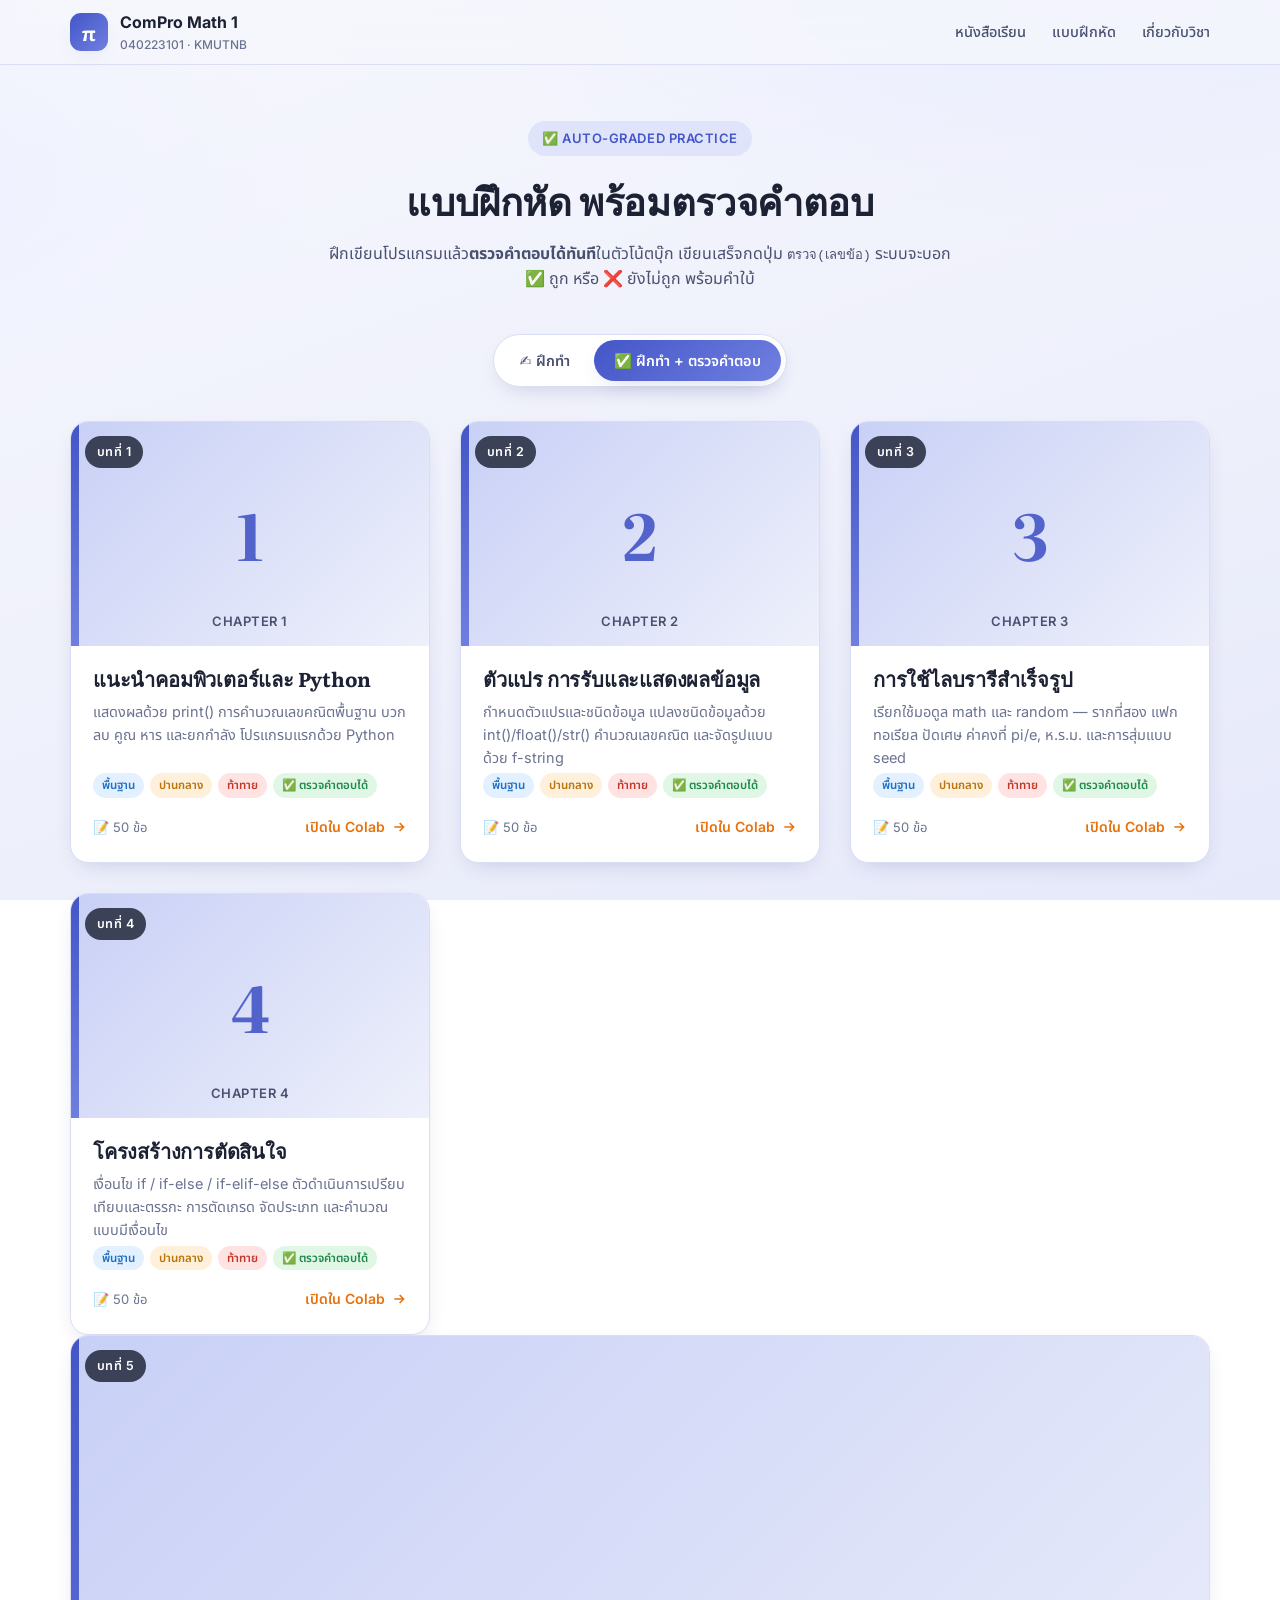
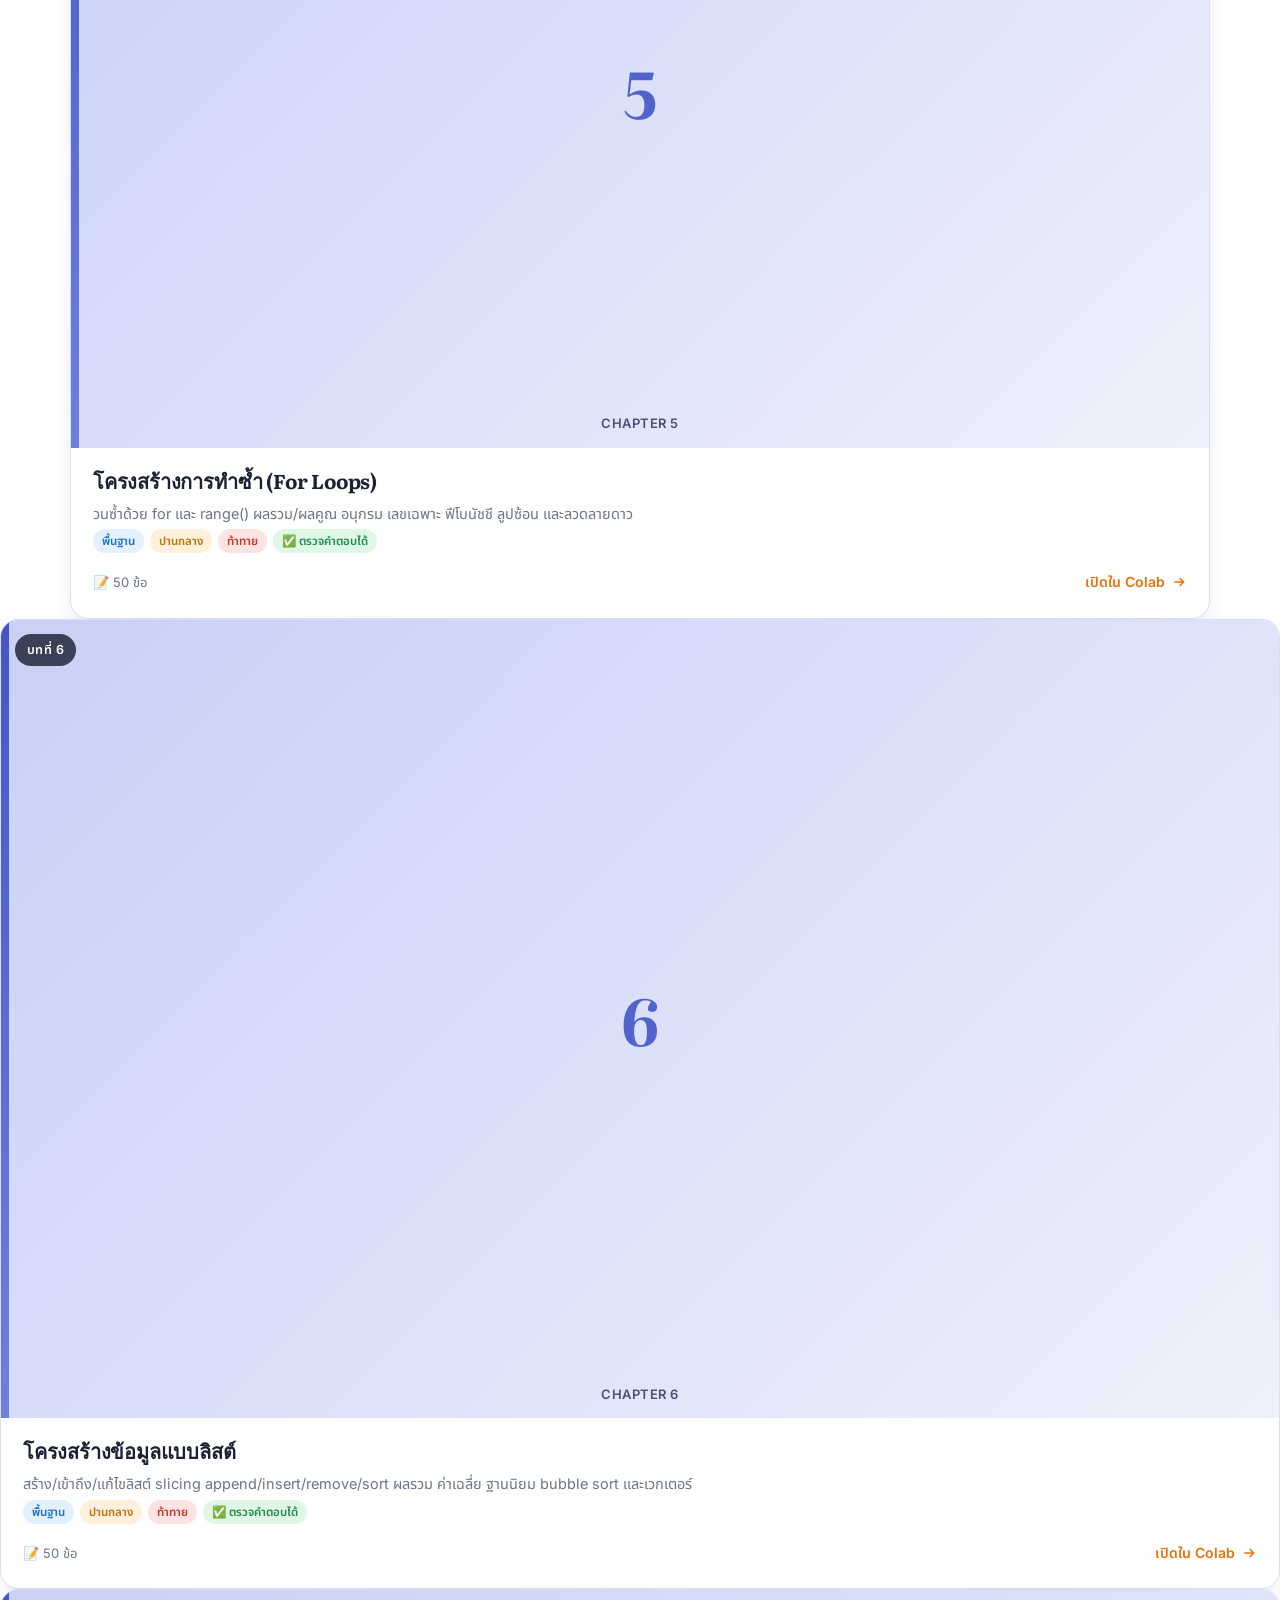
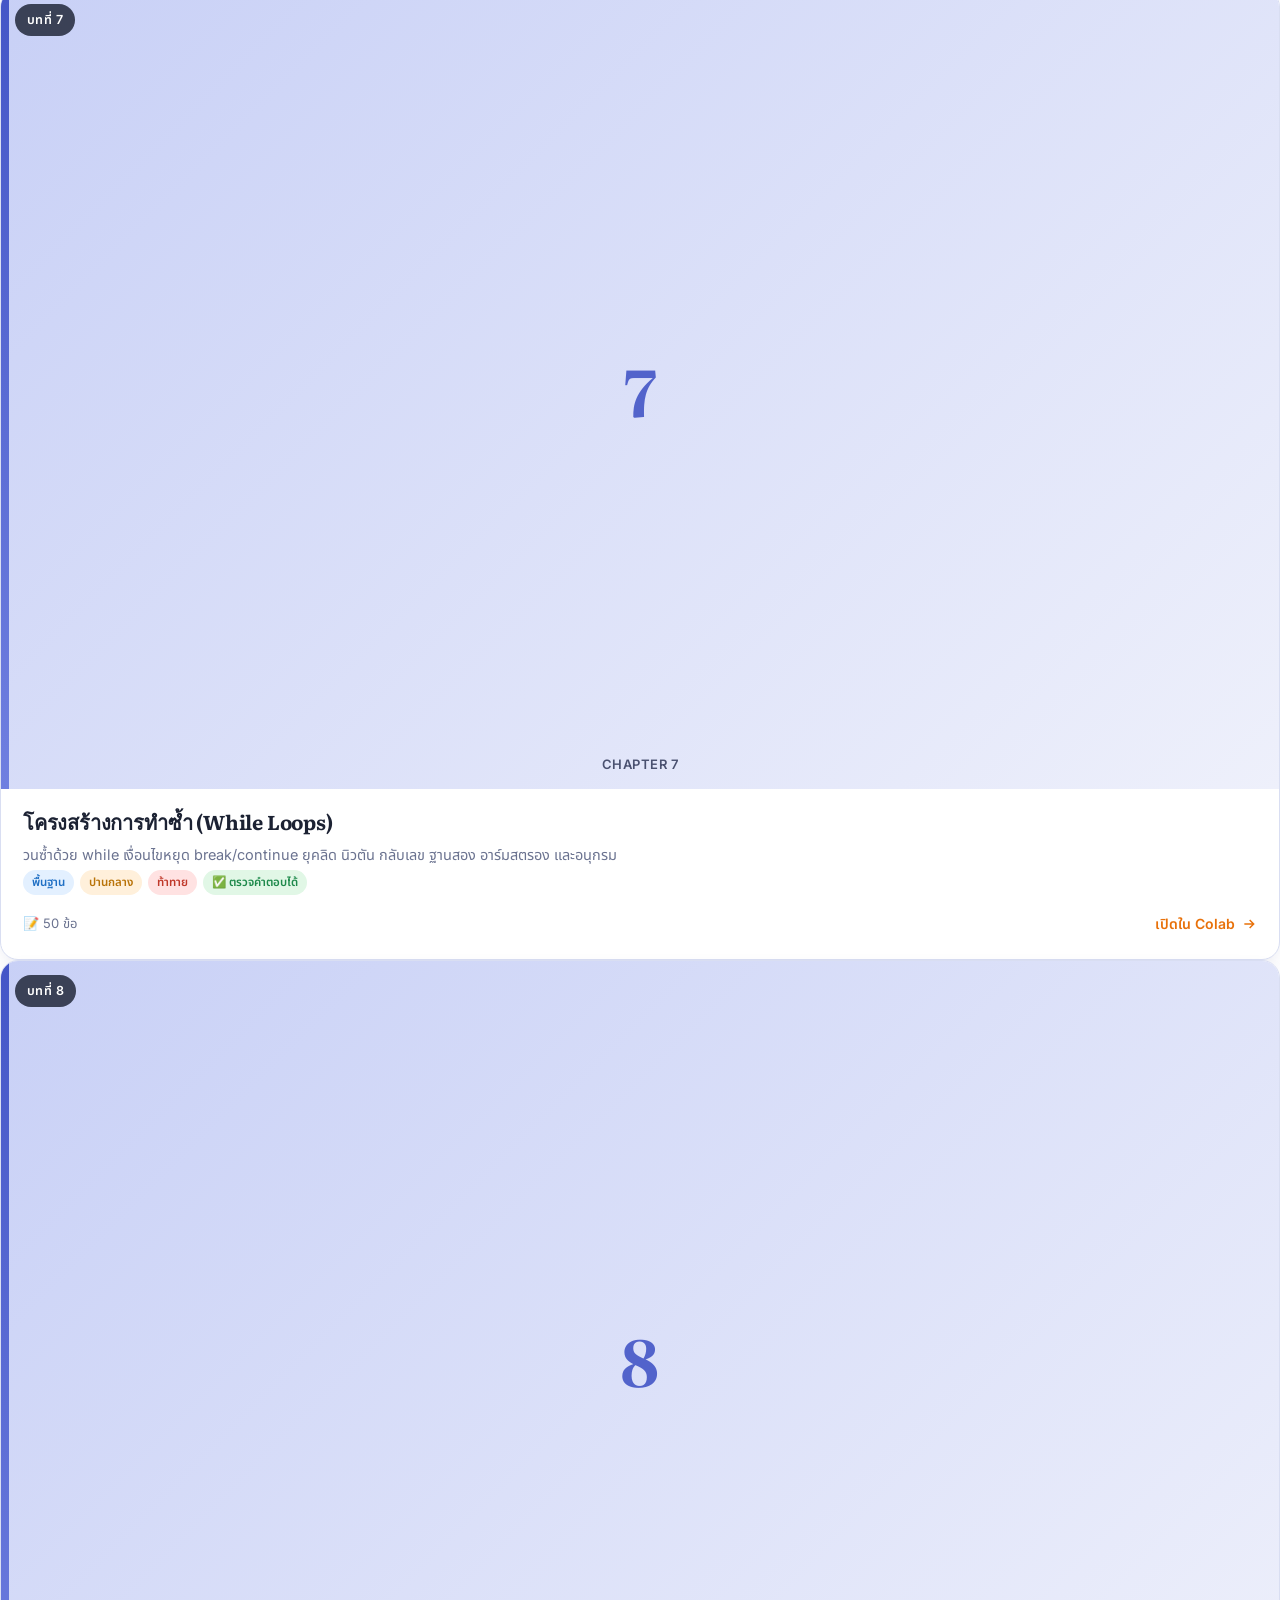
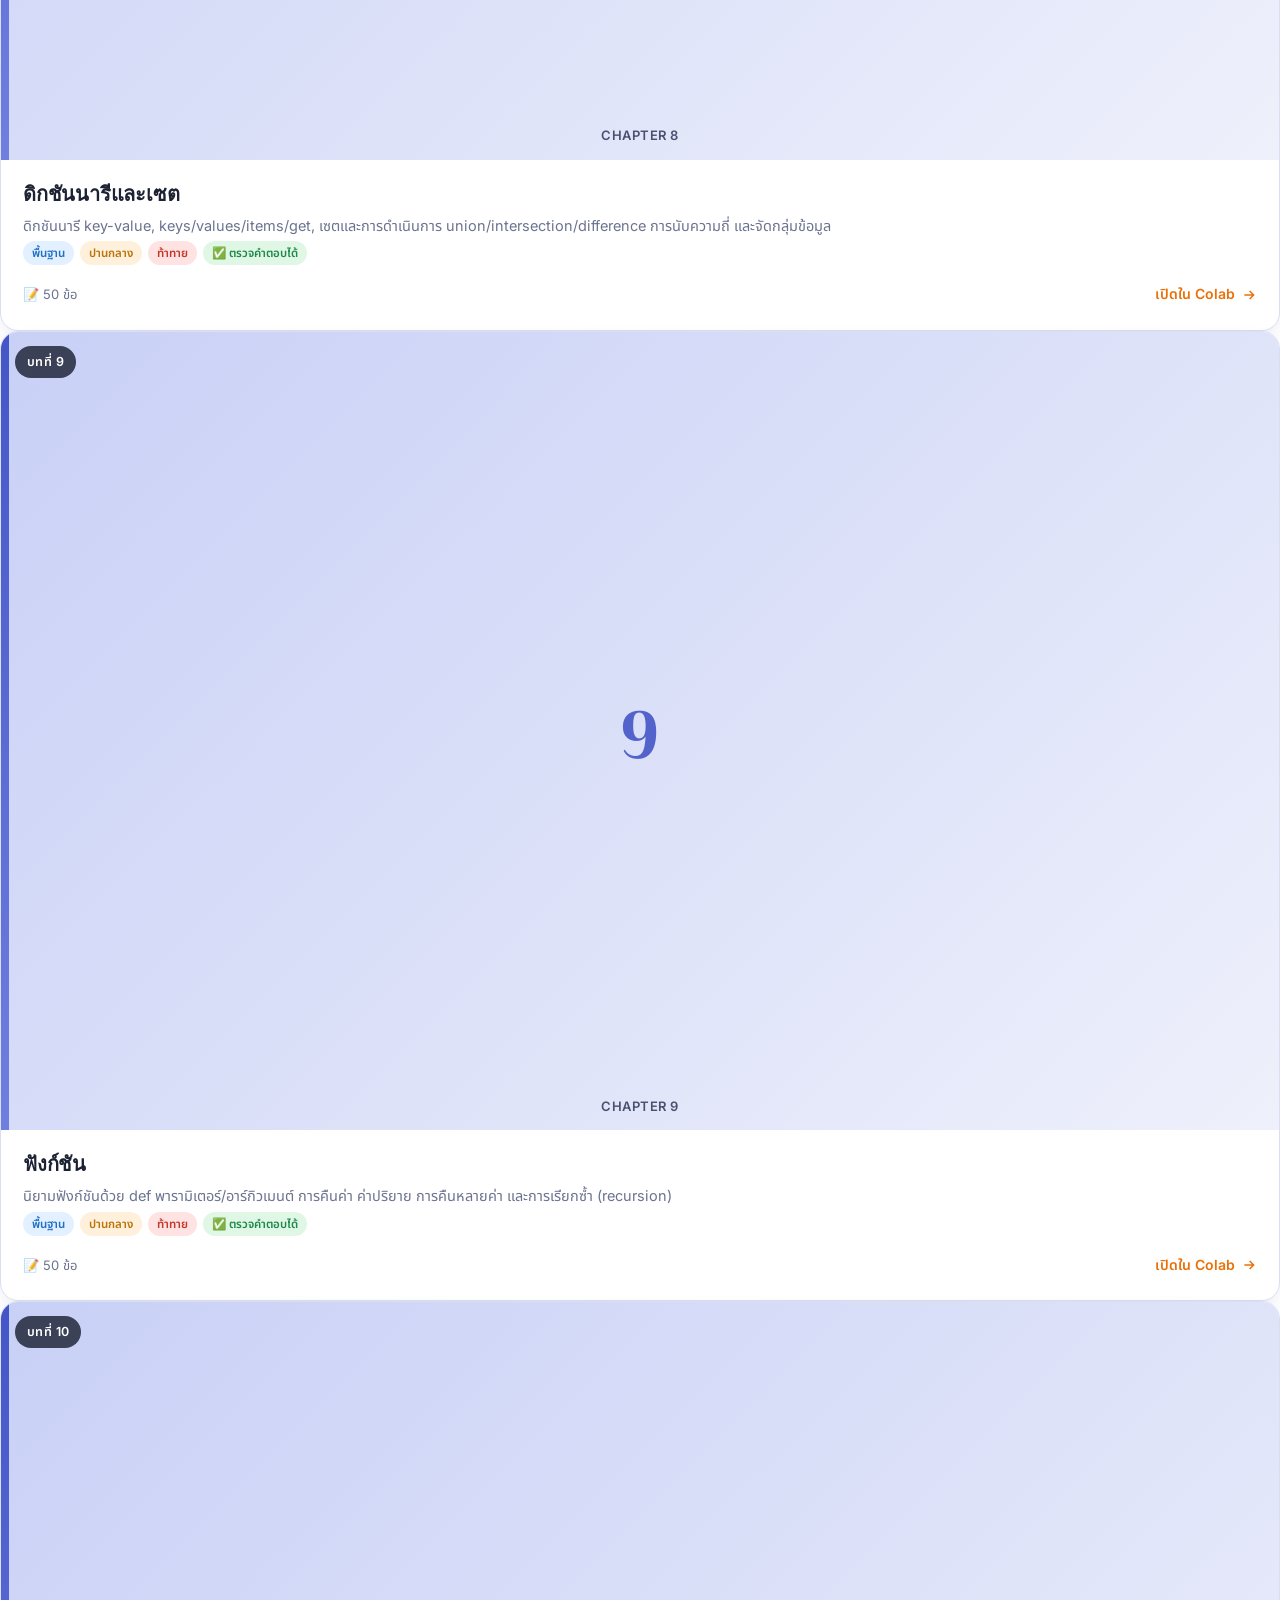
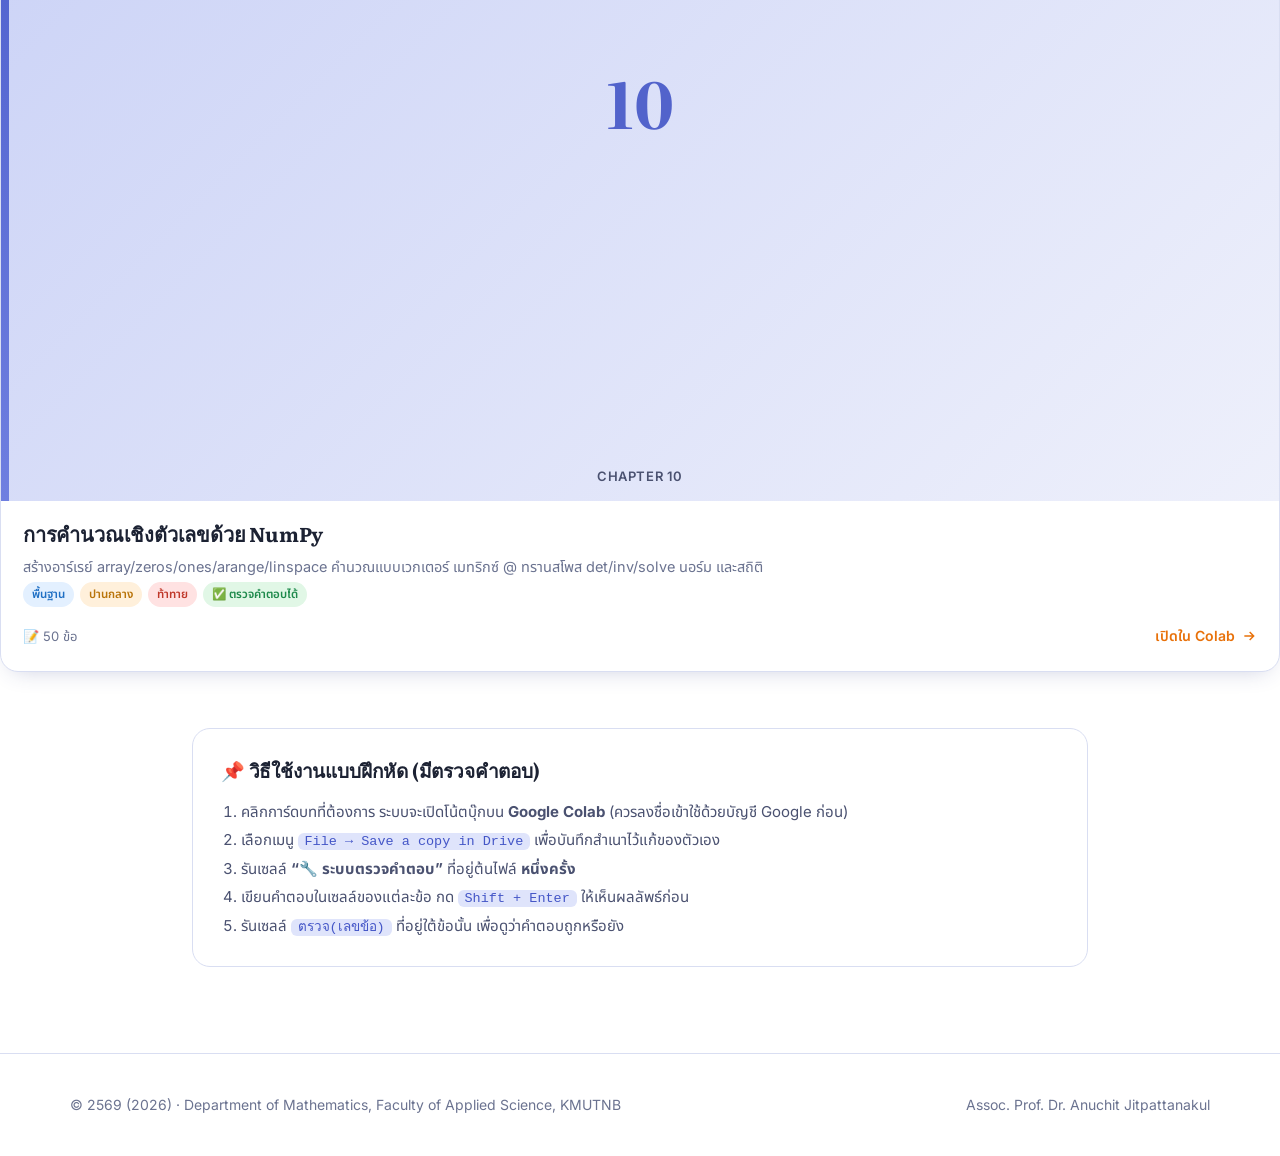
==== commit 29416a87: "Add auto-graded exercises for Chapter 10 (NumPy) 50 problems with in-notebook ตรวจ() auto-checker ov" ====
--- a/exercises-check.html
+++ b/exercises-check.html
@@ -246,7 +246,7 @@
         </a>
         </div>
 
-        <div class="book soon">
+        <a class="book" href="https://colab.research.google.com/github/januchit/compro-math1/blob/main/exercises/graded/chapter-10.ipynb" target="_blank" rel="noopener">
           <div class="book-cover ex">
             <span class="spine"></span>
             <span class="ex-num">10</span>
@@ -255,13 +255,14 @@
           </div>
           <div class="book-body">
             <h3>การคำนวณเชิงตัวเลขด้วย NumPy</h3>
-            <p>สร้างอาร์เรย์ NumPy ด้วย array/zeros/ones/arange/linspace การคำนวณแบบเวกเตอร์ sum/mean/min/max</p>
-            <div class="levels"><span class="lvl b">พื้นฐาน</span><span class="lvl i">ปานกลาง</span><span class="lvl c">ท้าทาย</span></div>
-            <div class="book-meta">
-              <span class="pages">📝 50 ข้อ</span>
-              <span class="open soon-tag">เร็ว ๆ นี้</span>
-            </div>
-          </div>
+            <p>สร้างอาร์เรย์ array/zeros/ones/arange/linspace คำนวณแบบเวกเตอร์ เมทริกซ์ @ ทรานสโพส det/inv/solve นอร์ม และสถิติ</p>
+            <div class="levels"><span class="lvl b">พื้นฐาน</span><span class="lvl i">ปานกลาง</span><span class="lvl c">ท้าทาย</span><span class="lvl ac">✅ ตรวจคำตอบได้</span></div>
+            <div class="book-meta">
+              <span class="pages">📝 50 ข้อ</span>
+              <span class="open colab">เปิดใน Colab <svg width="16" height="16" viewBox="0 0 24 24" fill="none" stroke="currentColor" stroke-width="2.2"><path d="M5 12h14M13 6l6 6-6 6"/></svg></span>
+            </div>
+          </div>
+        </a>
         </div>
 
       </div>
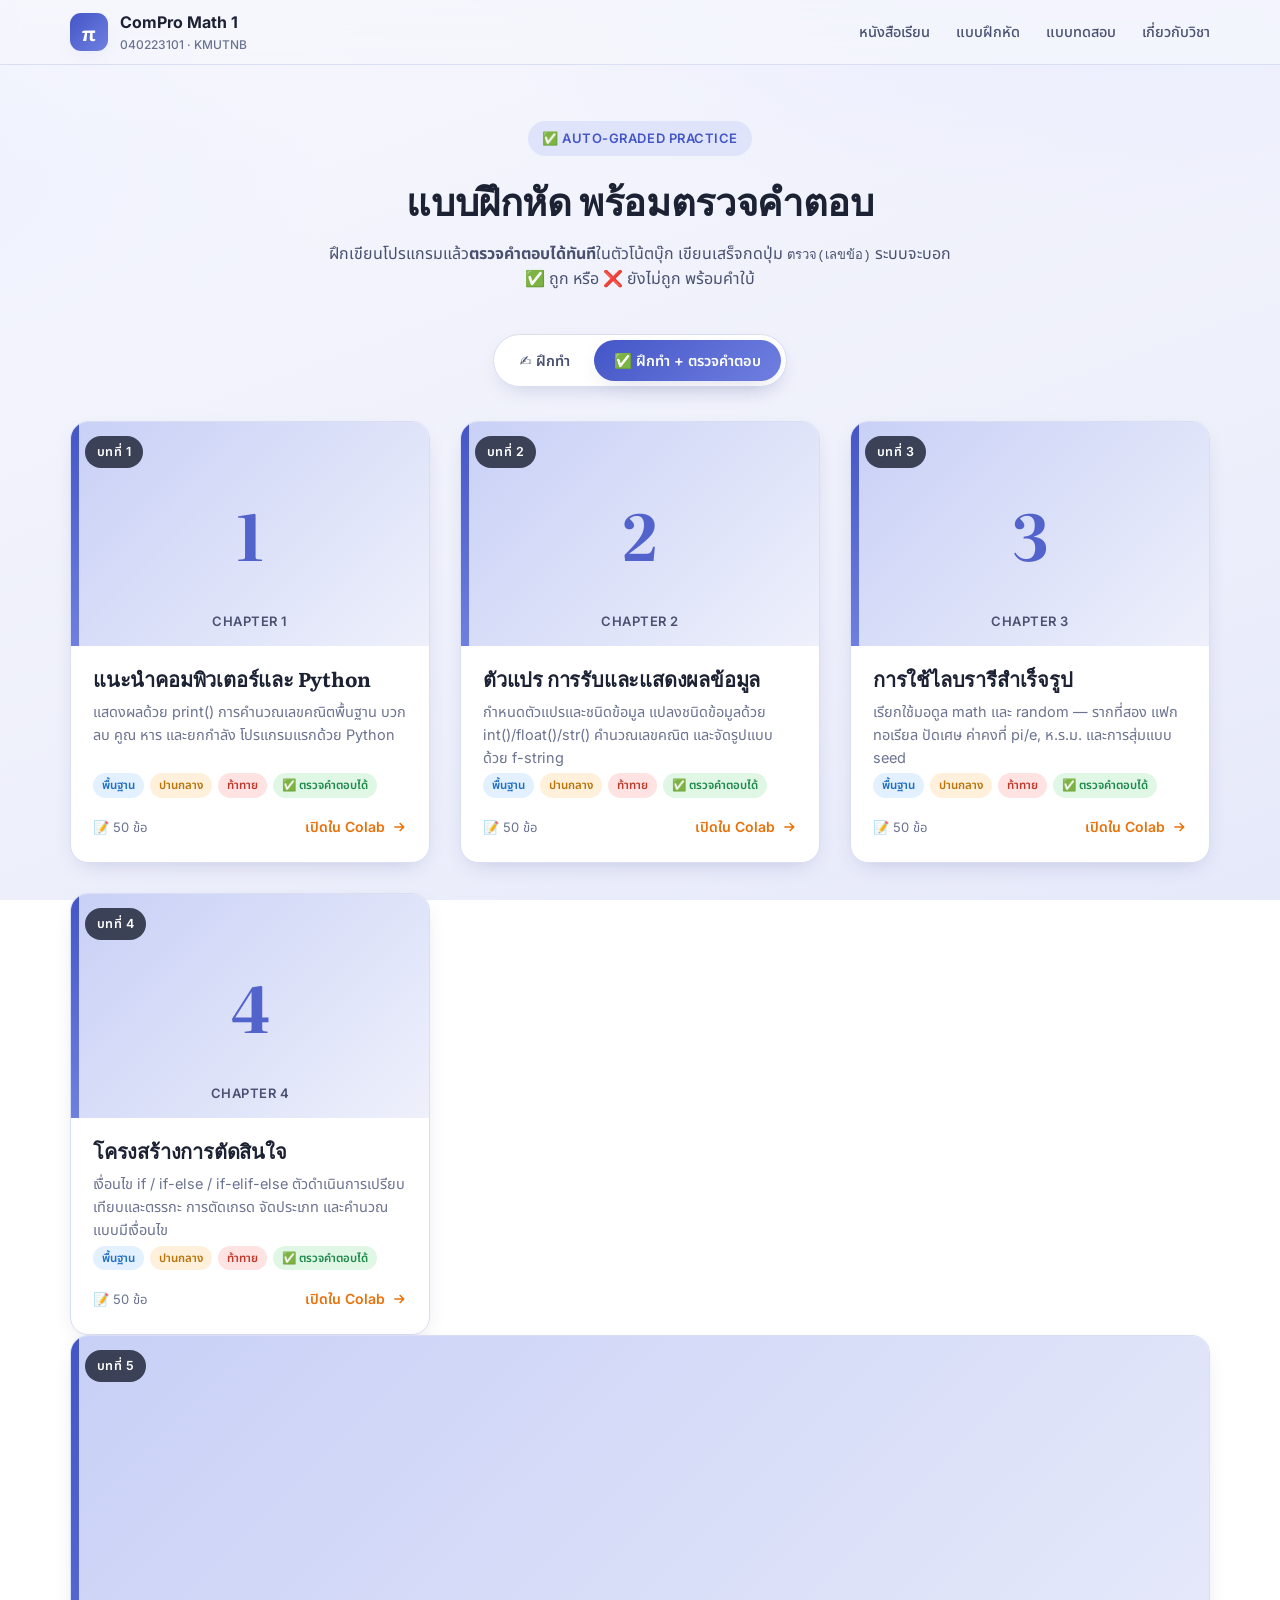
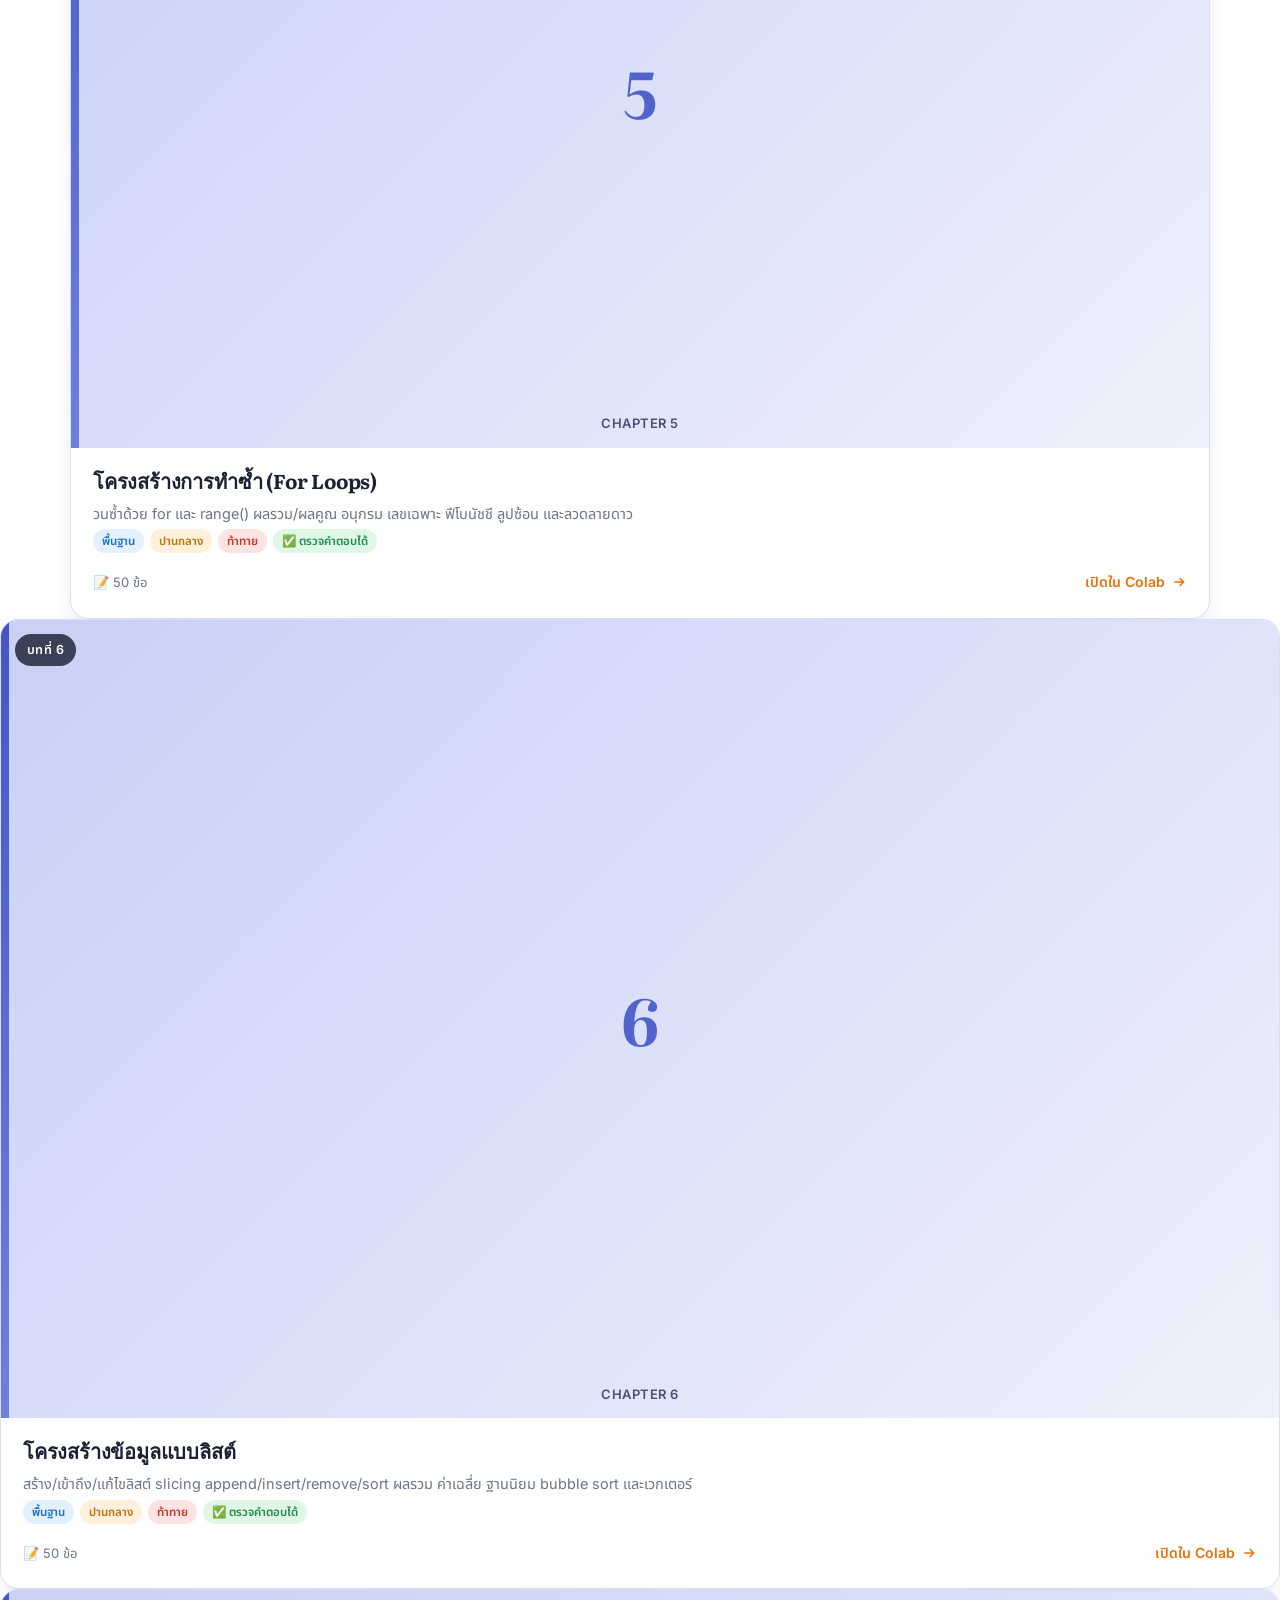
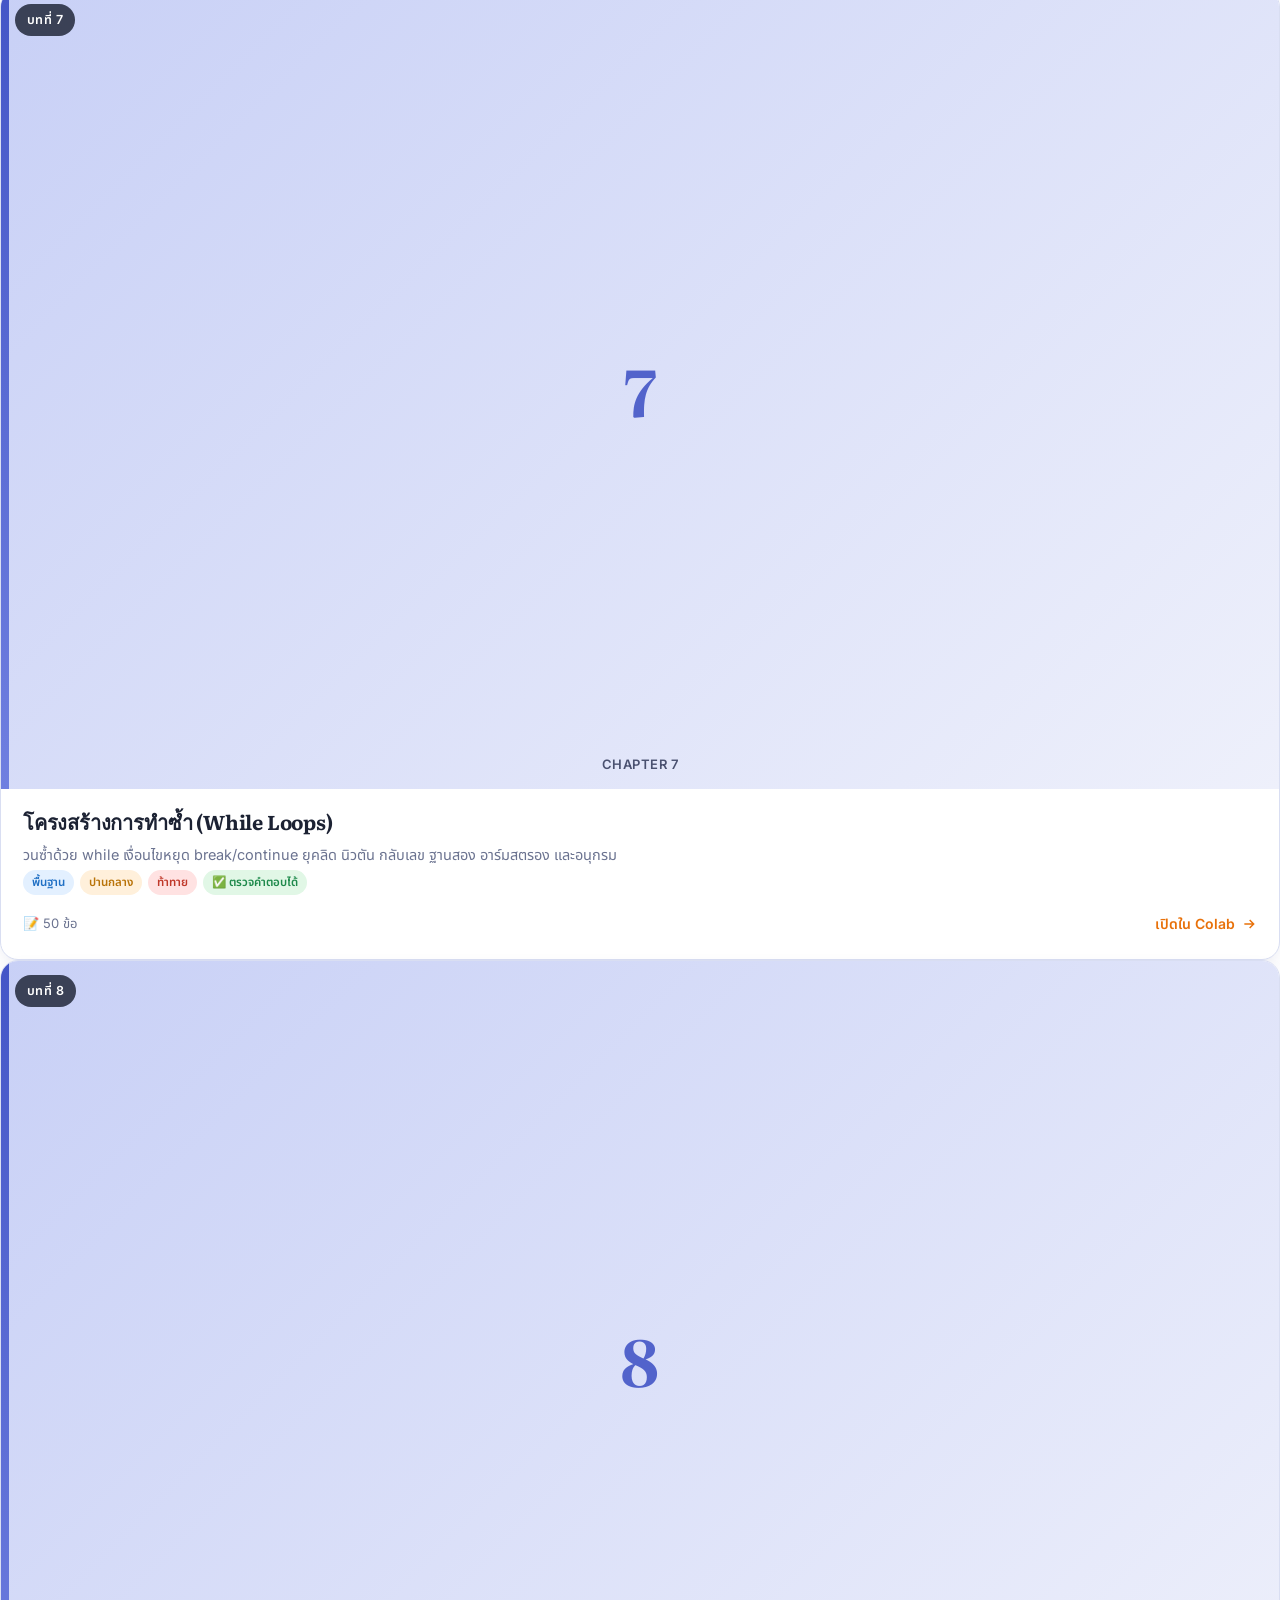
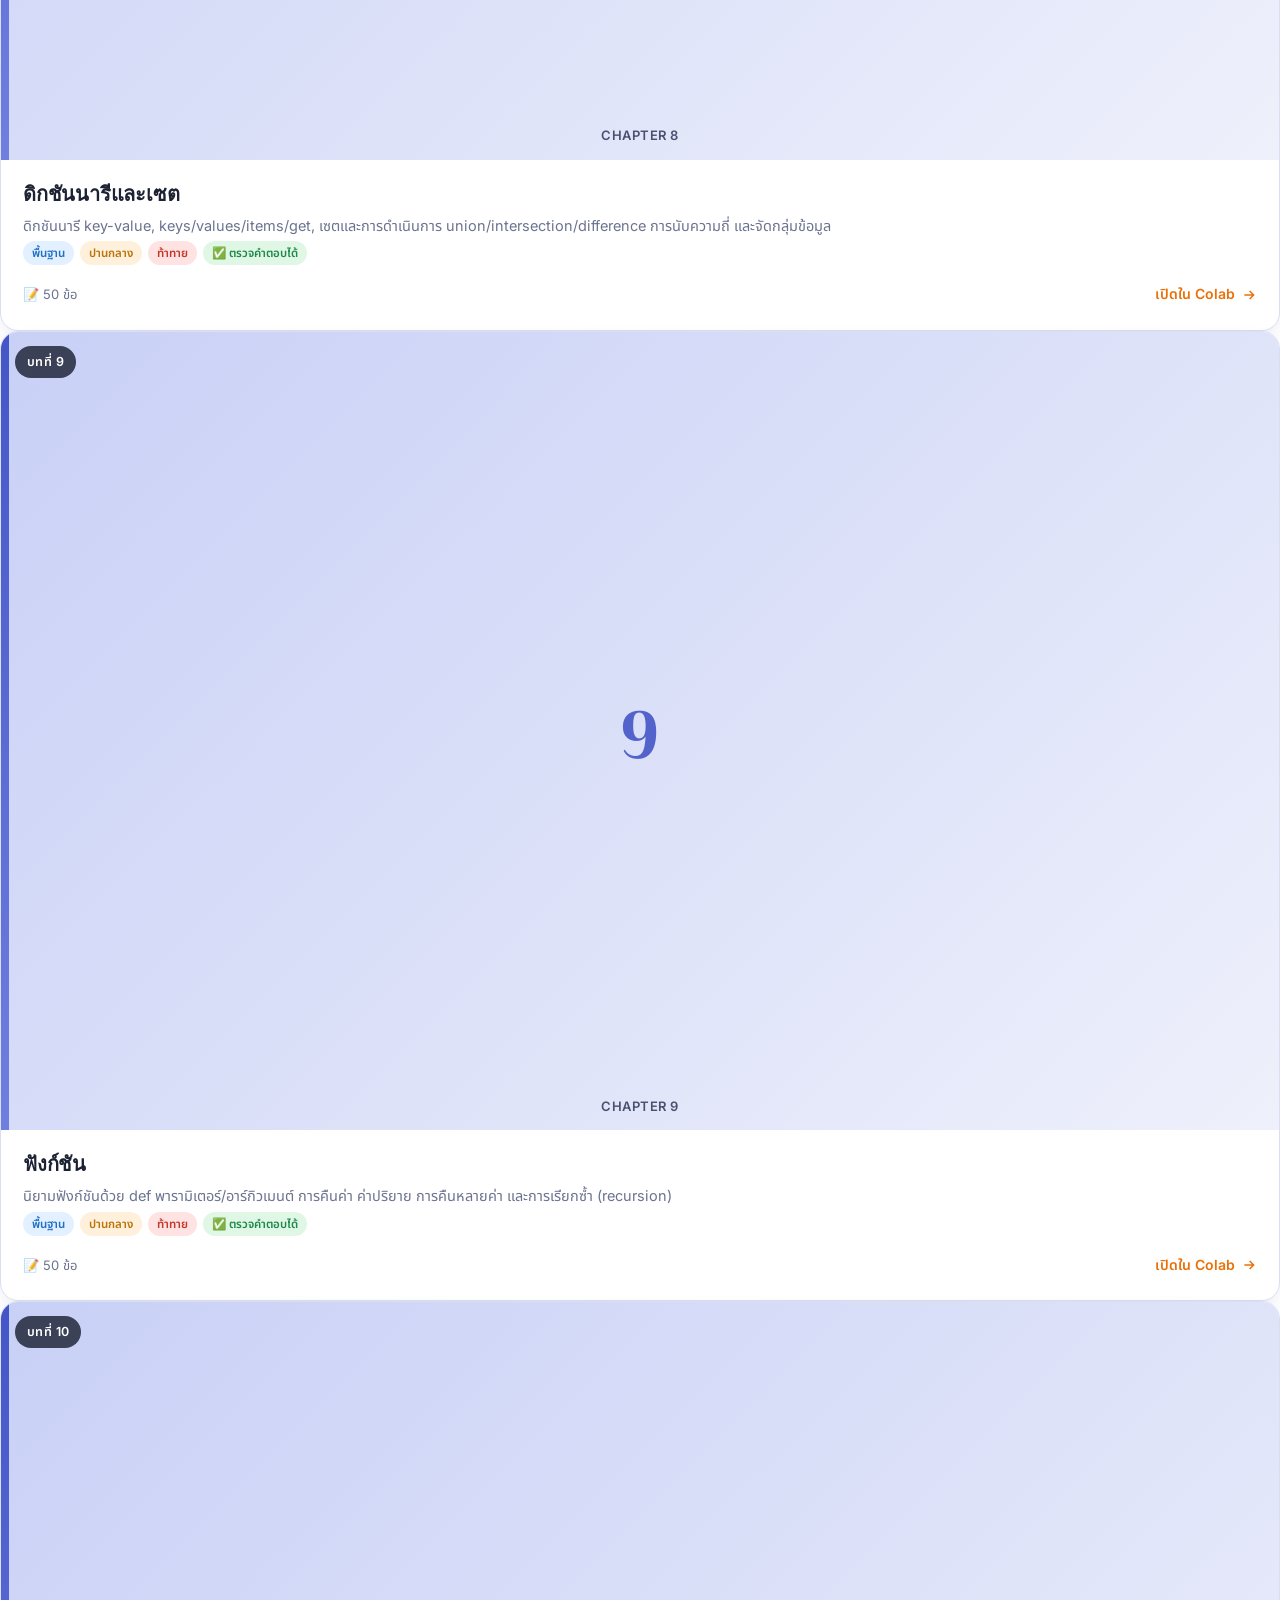
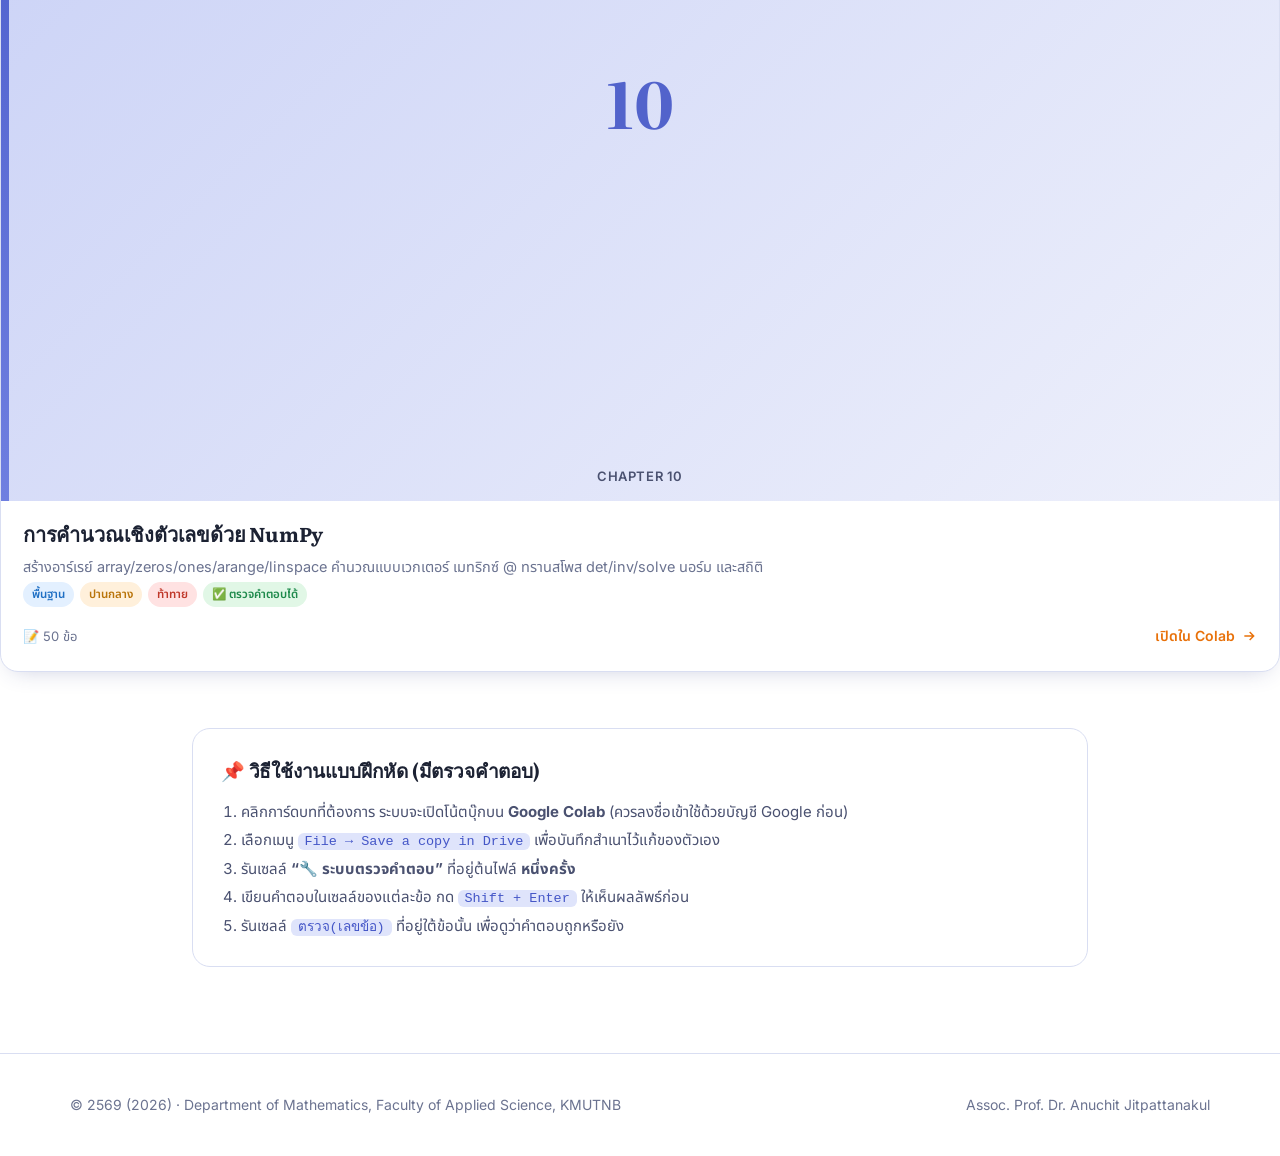
==== commit 6c65d180: "เพิ่มแบบทดสอบท้ายบท (MCQ) + ระบบความก้าวหน้าและเหรียญ - quizzes.html: หน้ารวมแบบทดสอบ มีแถบความก้าวห" ====
--- a/exercises-check.html
+++ b/exercises-check.html
@@ -56,6 +56,7 @@
       <nav class="topnav">
         <a href="index.html#books">หนังสือเรียน</a>
         <a href="exercises.html">แบบฝึกหัด</a>
+        <a href="quizzes.html">แบบทดสอบ</a>
         <a href="index.html#about">เกี่ยวกับวิชา</a>
       </nav>
     </div>
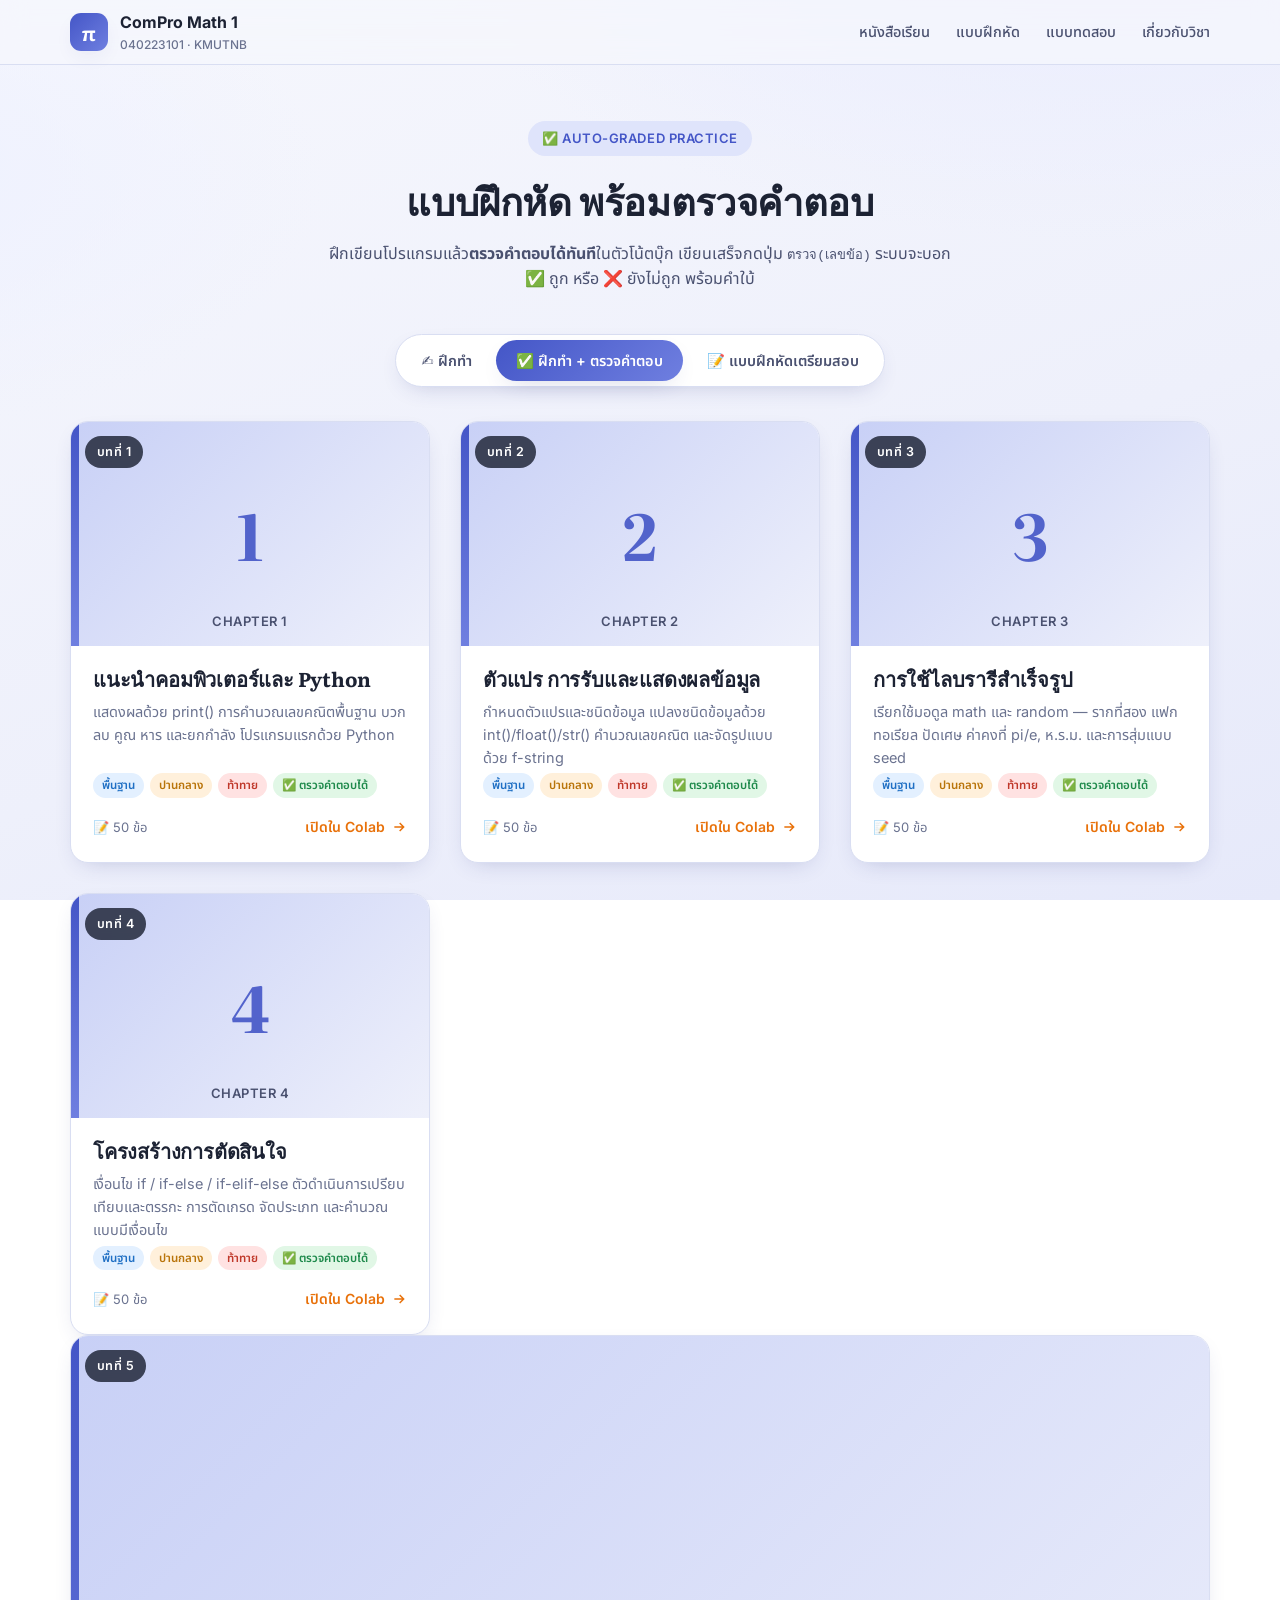
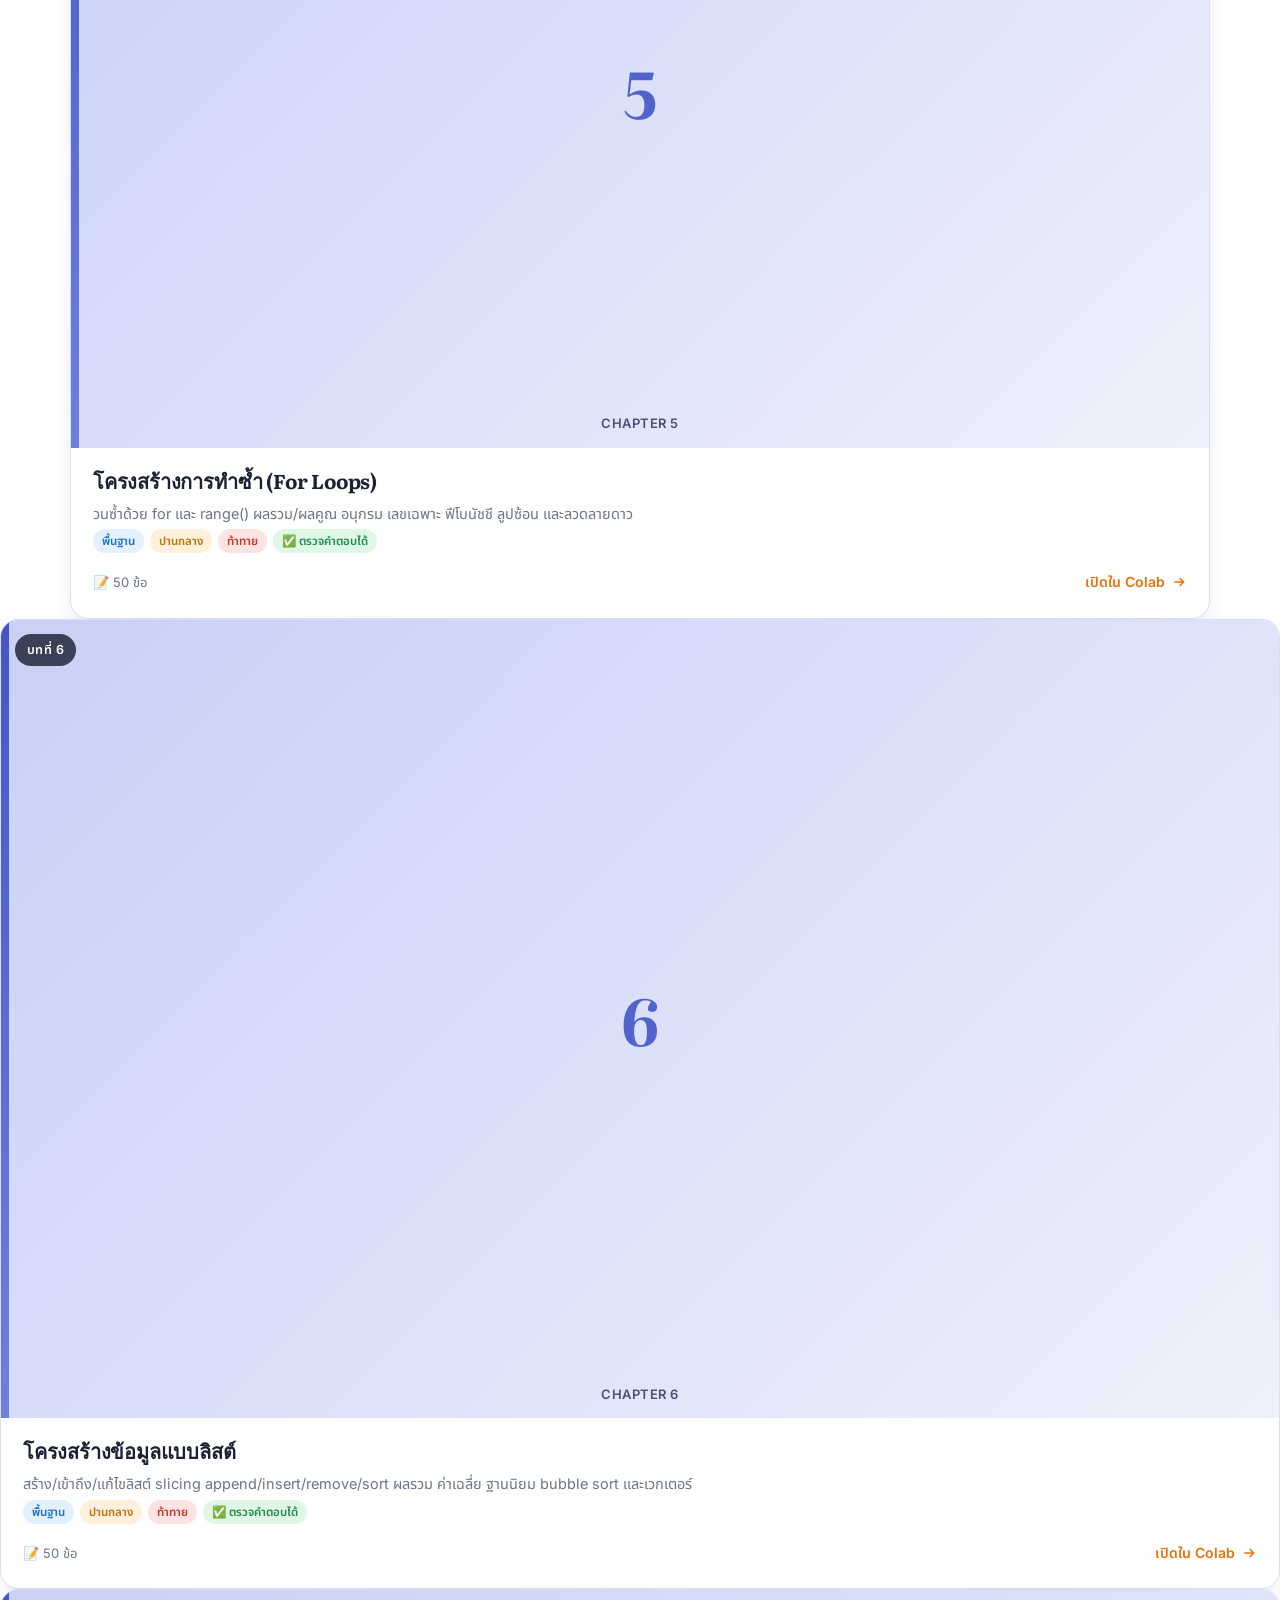
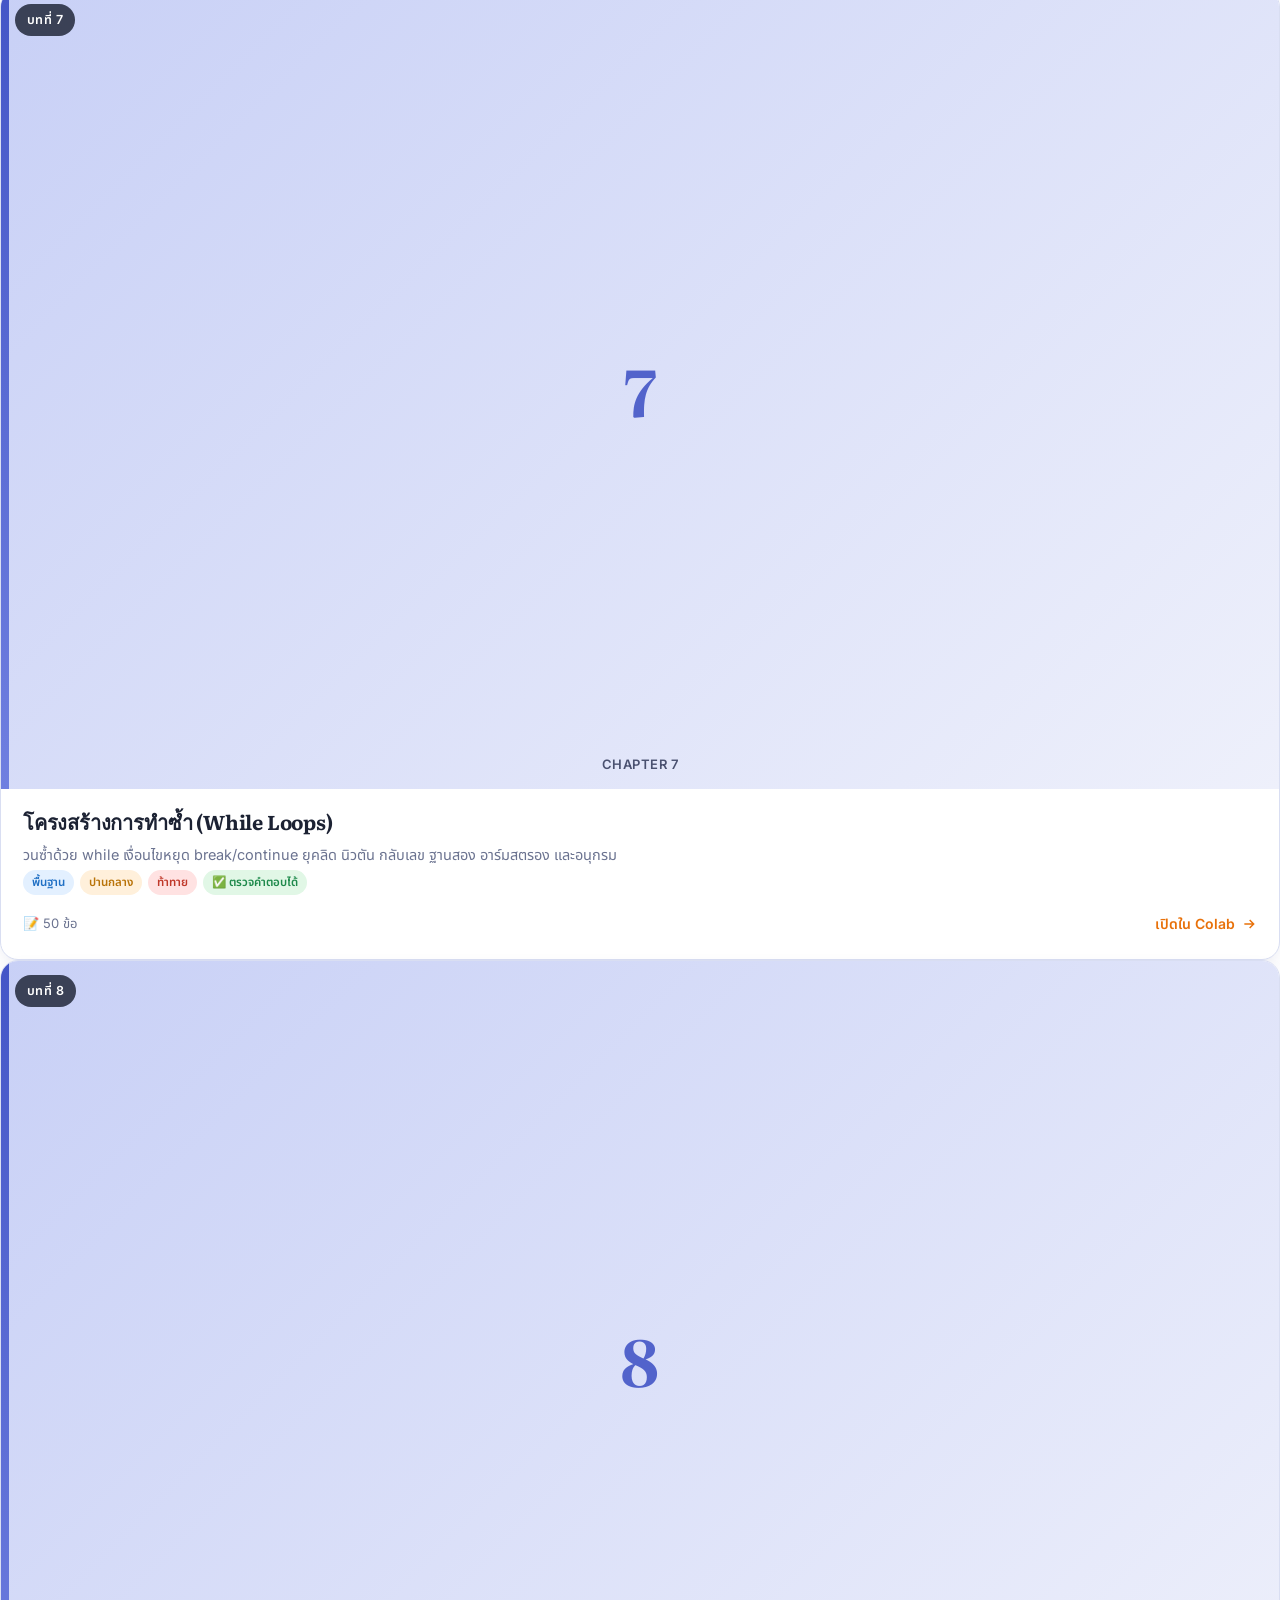
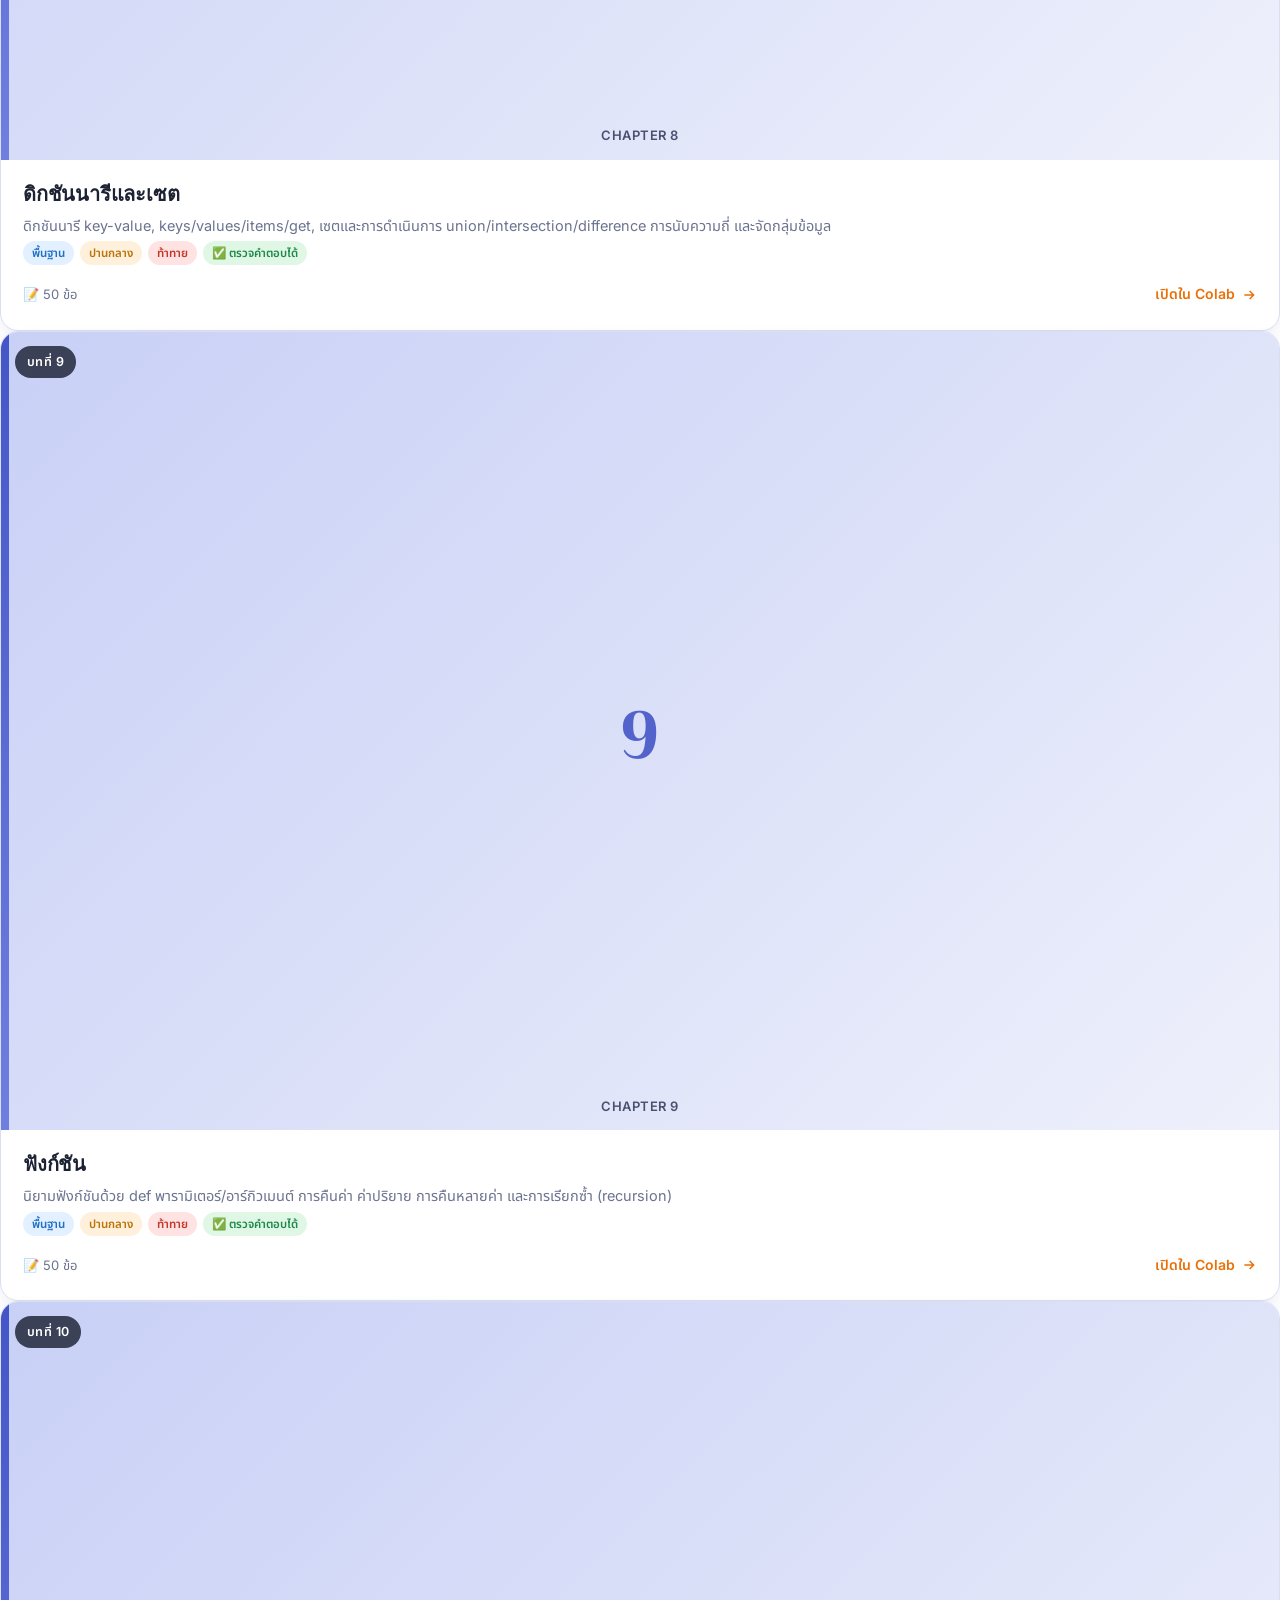
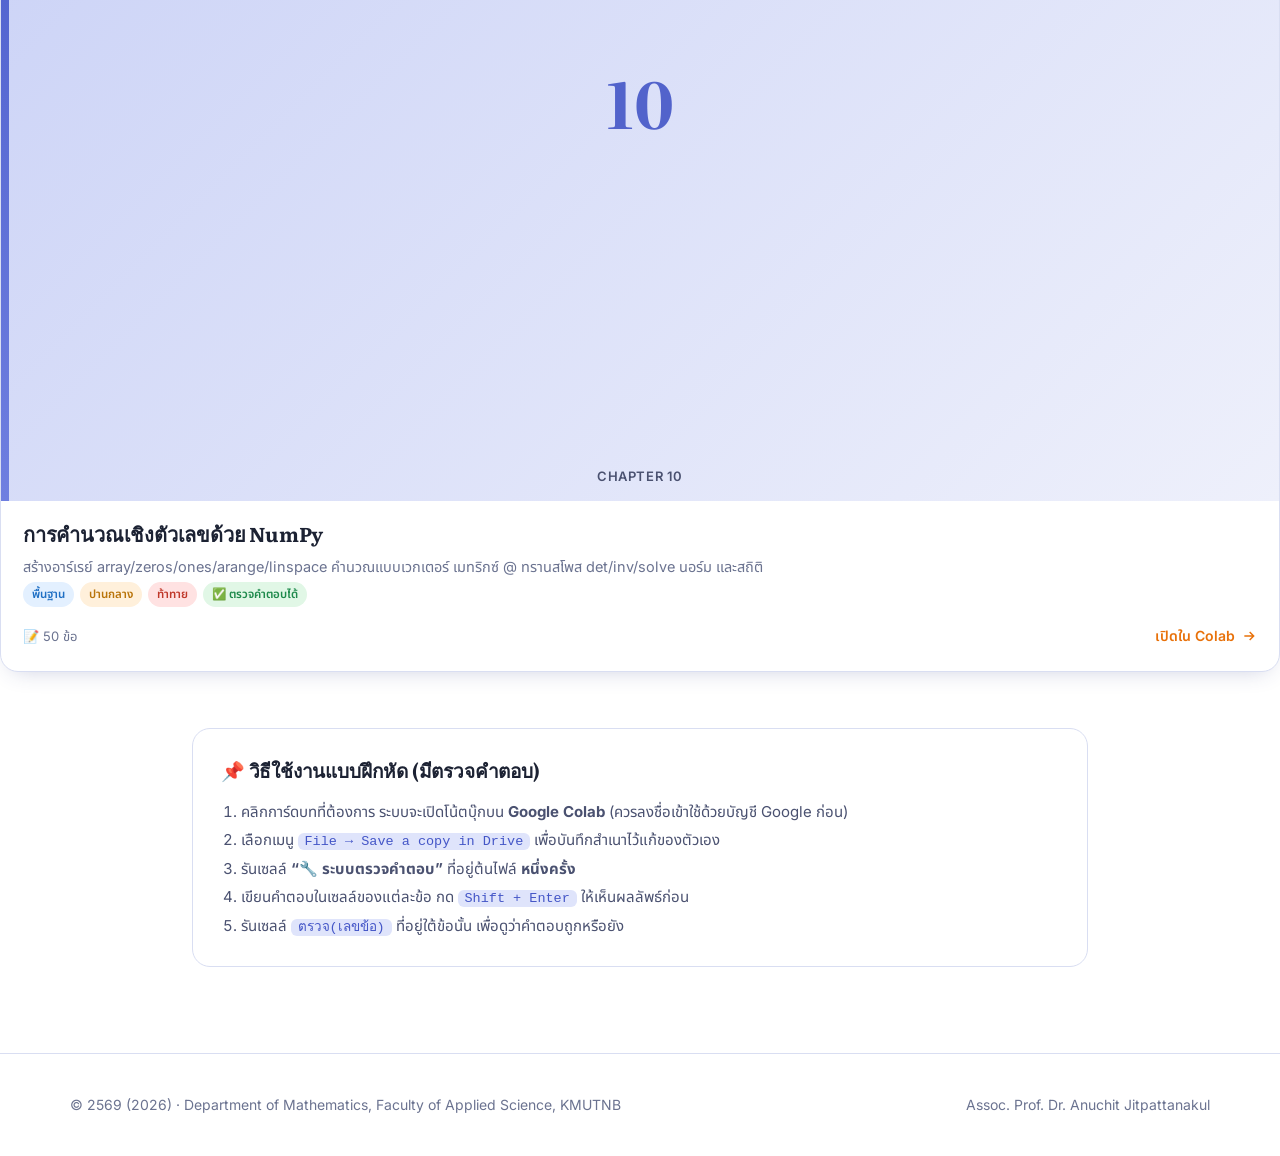
==== commit 4185470c: "เพิ่มแท็บแบบฝึกหัดเตรียมสอบ (เตรียมสอบกลางภาค) - เพิ่มโน้ตบุ๊ก exercises/exam-midterm.ipynb (รวม 5 บ" ====
--- a/exercises-check.html
+++ b/exercises-check.html
@@ -74,6 +74,7 @@
         <div class="segmented">
           <a href="exercises.html" class="">✍️ ฝึกทำ</a>
           <a href="exercises-check.html" class="seg-active">✅ ฝึกทำ + ตรวจคำตอบ</a>
+          <a href="exercises-exam.html" class="">📝 แบบฝึกหัดเตรียมสอบ</a>
         </div>
       </div>
 
